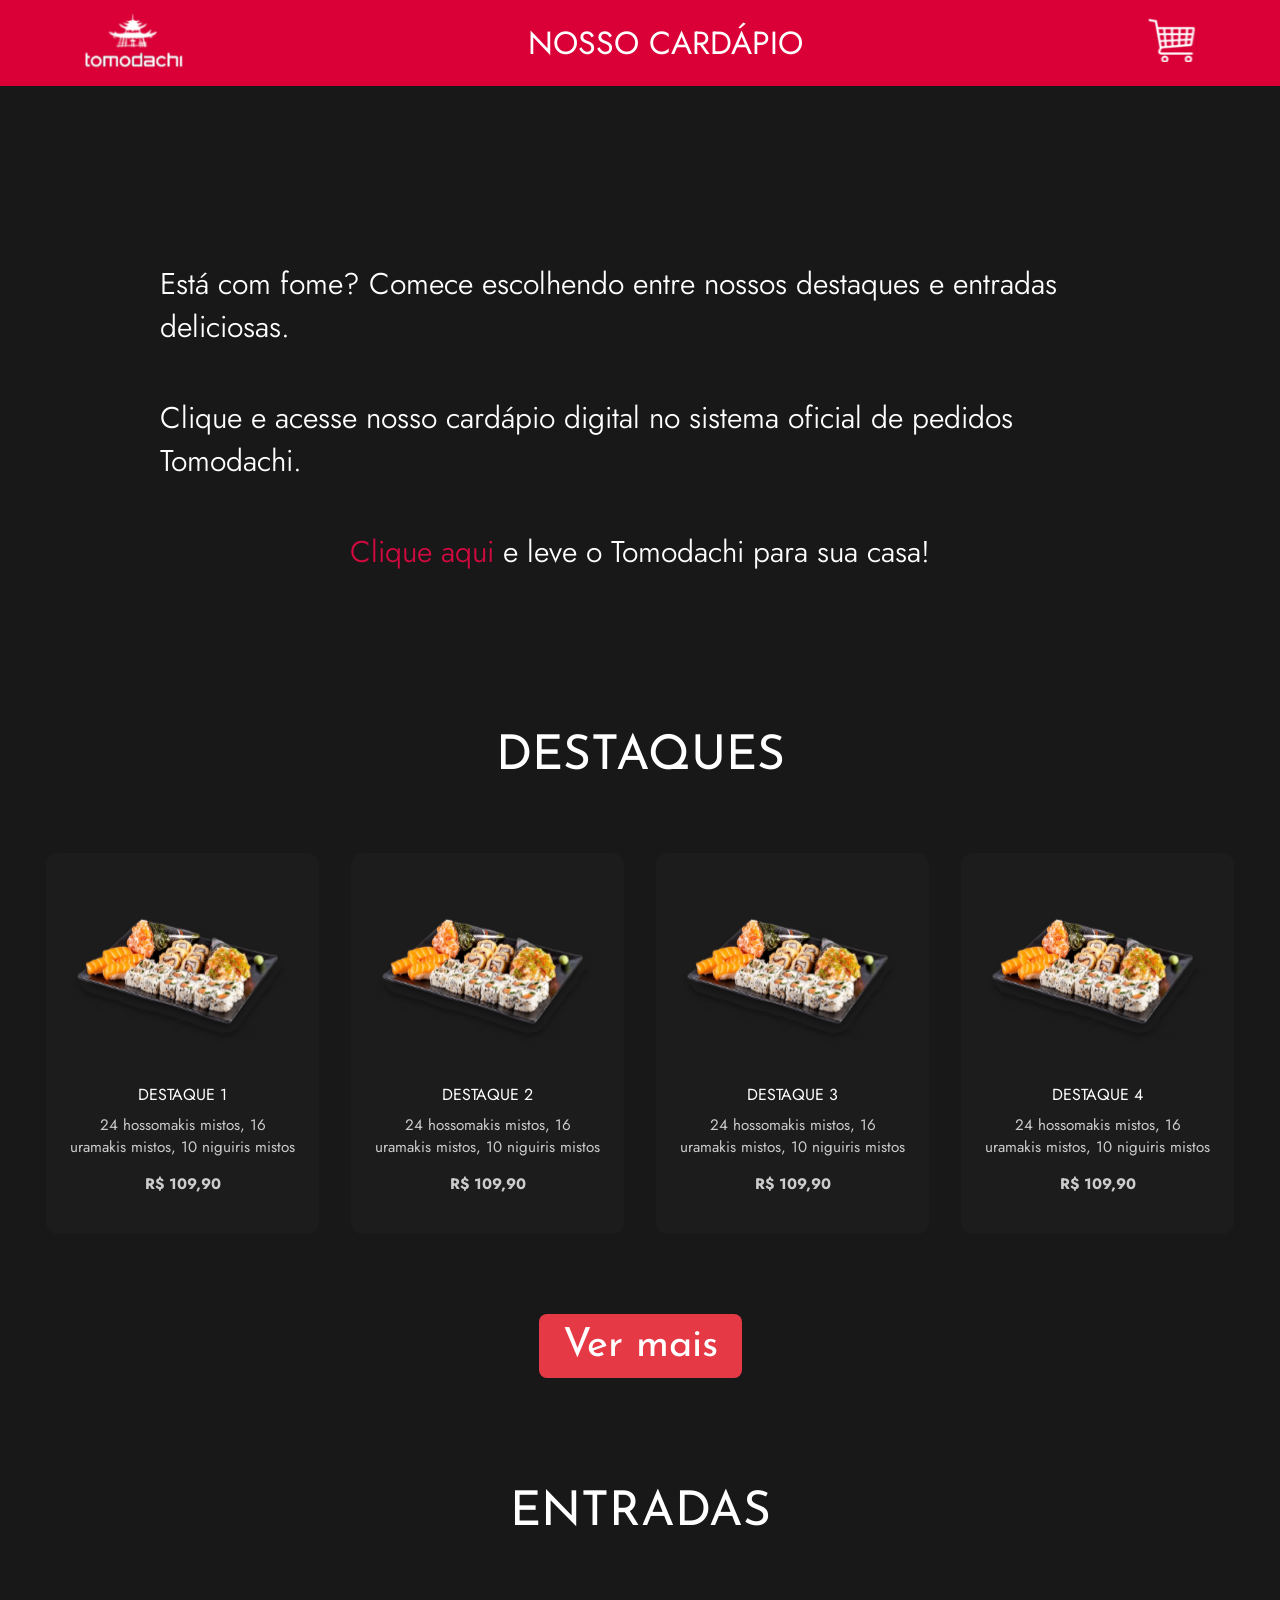
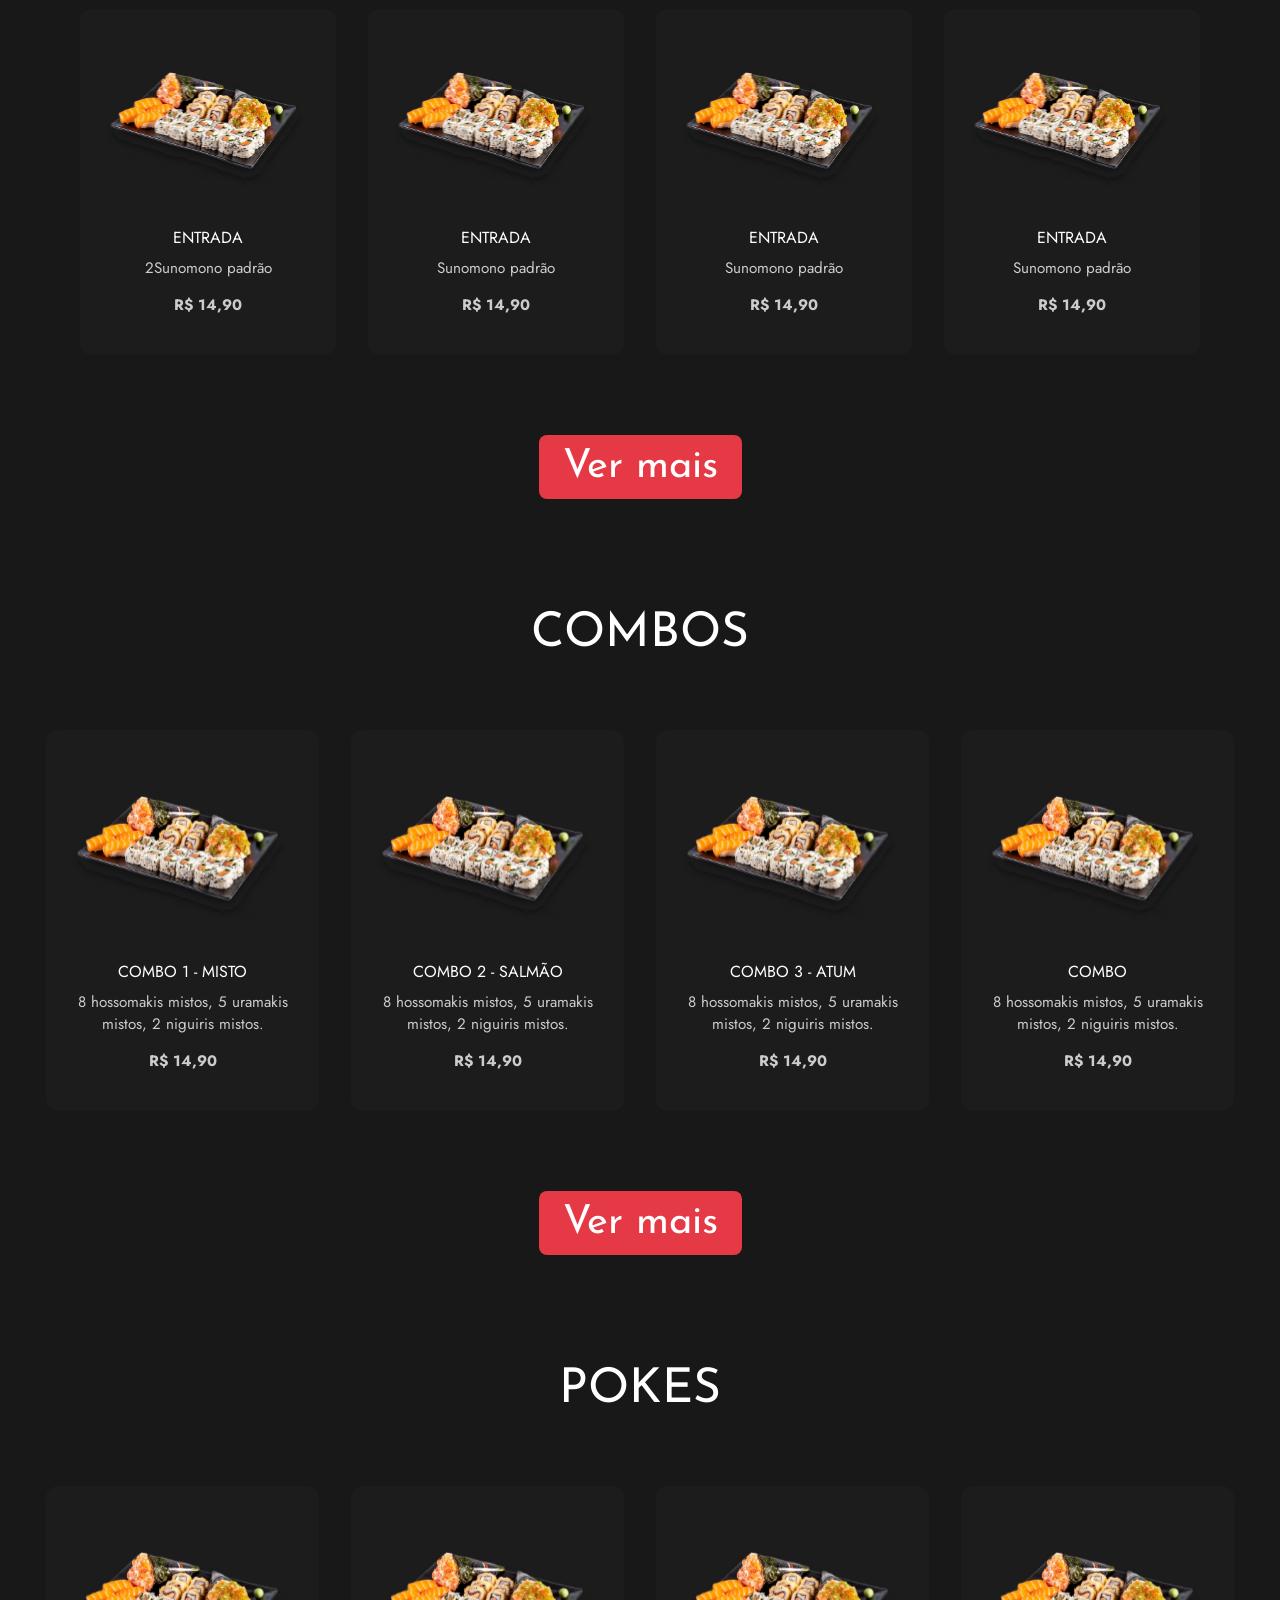
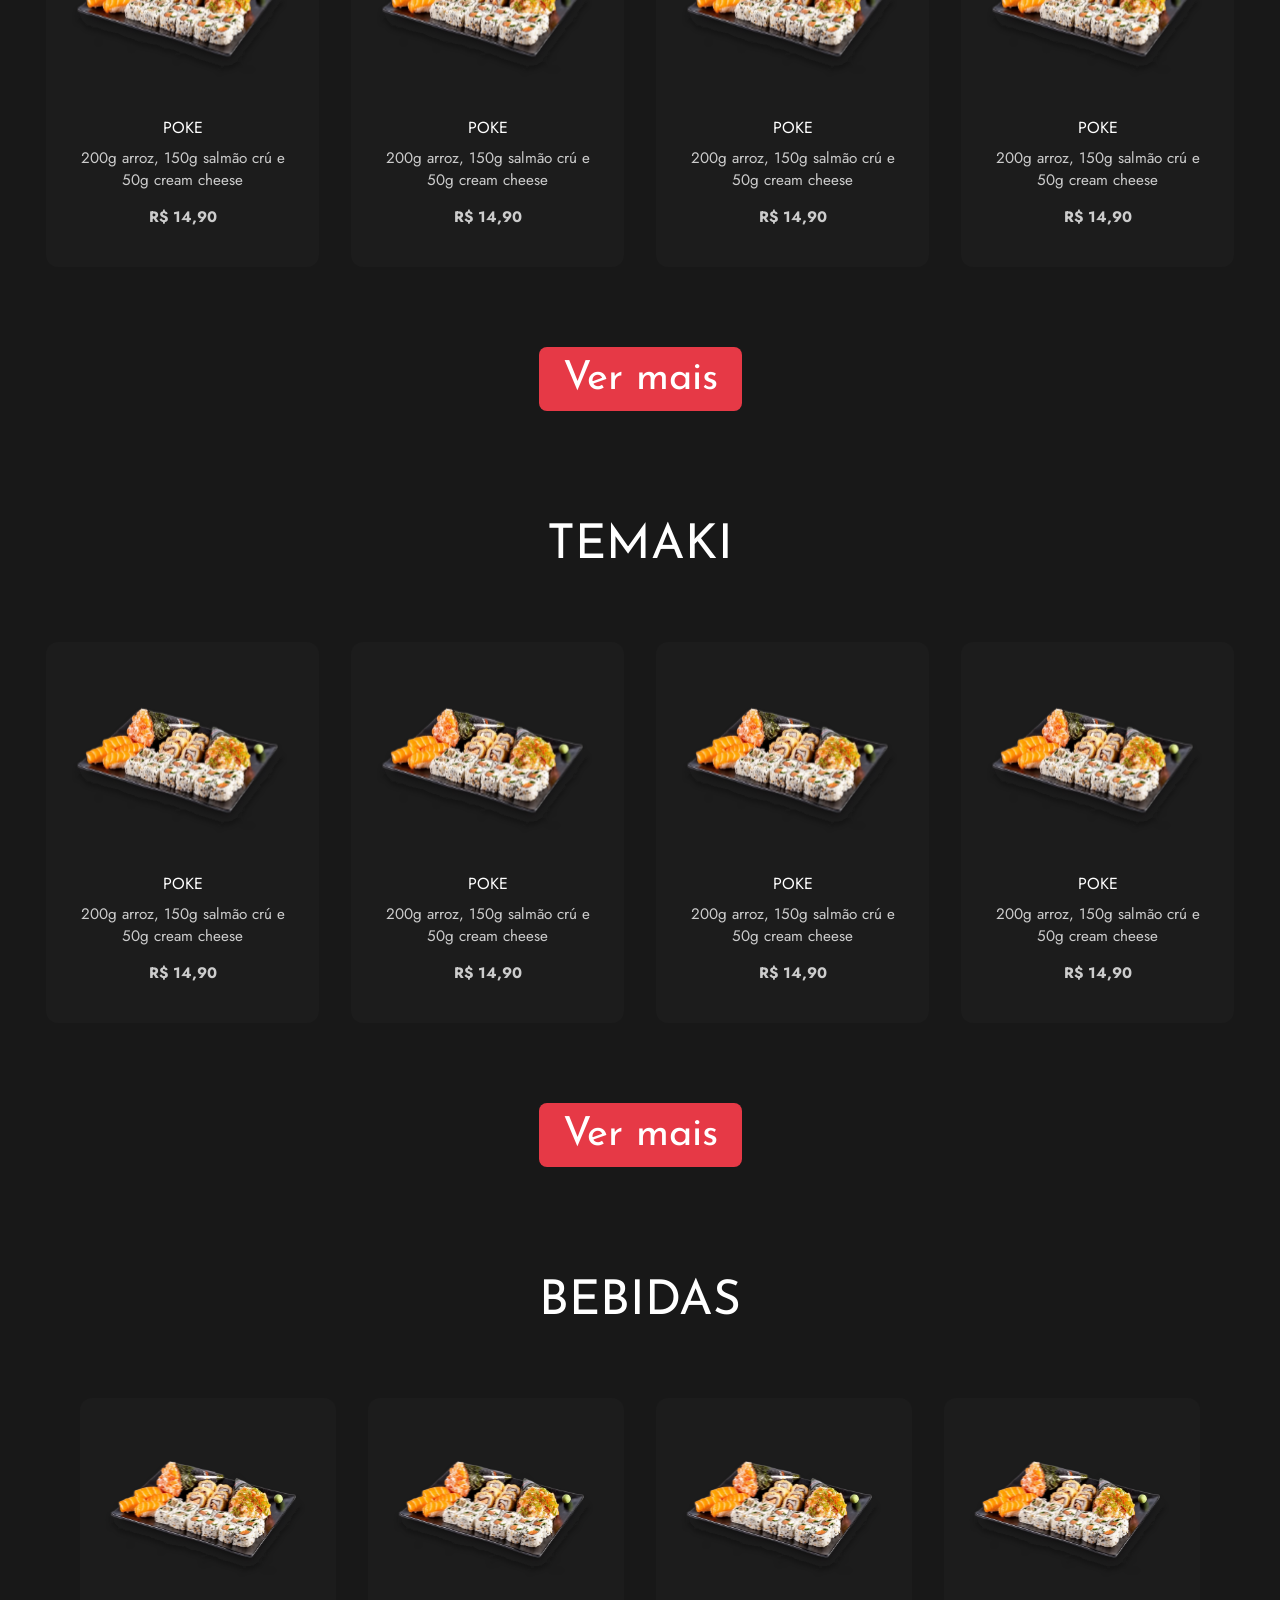
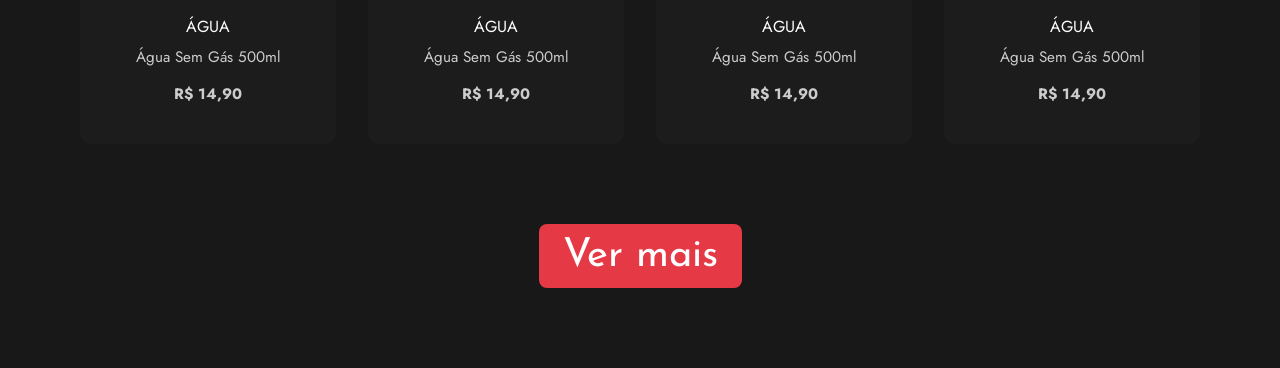
==== pedidos.html @ acf90255 "Add files via upload" ====
<!DOCTYPE html>
<html lang="pt-br">

<head>
    <meta charset="UTF-8">
    <meta name="viewport" content="width=device-width, initial-scale=1.0">
    <title>TOMODACHI - PEDIDOS</title>
    <link rel="stylesheet" href="styles/pedidos.css">
    <link rel="stylesheet" href="styles/header.css">
    <link rel="stylesheet" href="styles/style.css">
</head>

<body>

    <header class="topo">
        <div class="container-topo">
            <a href="index.html"><img src="assets/Group 1.svg" alt="Logo Tomodachi" class="logo-topo"></a>

            <h1 class="pedidos__titulo">NOSSO CARDÁPIO</h1>

            <nav class="menu">
                <a href="https://tomodachi.mandarpedido.com/mobile/home"> <img src="assets/CARRINHO.svg" alt="Icone do carrinho"> </a>
            </nav>
        </div>
    </header>


    <section class="pedidos__introducao">

        <p class="pedidos__introducao__texto">Está com fome? Comece escolhendo entre nossos destaques e entradas
            deliciosas.</p>
        <p class="pedidos__introducao__texto">Clique e acesse nosso cardápio digital no sistema oficial de pedidos Tomodachi.</p>

      <p class="pedidos__introducao__texto">  <a class="pedidos__introducao__texto__link" href="https://tomodachi.mandarpedido.com/mobile/home">Clique aqui</a> e leve o Tomodachi para sua casa!</p>

    </section>

    <section class="cardapio">
        <h2 class="cardapio__titulo">DESTAQUES</h2>

        <div class="cardapio__lista">

            <div class="cardapio__item">
                <img src="assets/imagem__destaque1.svg" alt="Destaque" />
                <h3 class="titulo__opcao__cardapio">Destaque 1</h3>
                <p>24 hossomakis mistos, 16 uramakis mistos, 10 niguiris mistos</p>
                <p class="cardapio__preco"><strong>R$ 109,90</strong></p>
            </div>

            <div class="cardapio__item">
                <img src="assets/imagem__destaque1.svg" alt="Temaki de Salmão" />
                <h3>DESTAQUE 2</h3>
                <p>24 hossomakis mistos, 16 uramakis mistos, 10 niguiris mistos</p>
                <p class="cardapio__preco"><strong>R$ 109,90</strong></p>
            </div>

            <div class="cardapio__item">
                <img src="assets/imagem__destaque1.svg" alt="Rolinho Primavera" />
                <h3>DESTAQUE 3</h3>
                <p>24 hossomakis mistos, 16 uramakis mistos, 10 niguiris mistos</p>
                <p class="cardapio__preco"><strong>R$ 109,90</strong></p>
            </div>

            <div class="cardapio__item">
                <img src="assets/imagem__destaque1.svg" alt="Rolinho Primavera" />
                <h3>DESTAQUE 4</h3>
                <p>24 hossomakis mistos, 16 uramakis mistos, 10 niguiris mistos</p>
                <p class="cardapio__preco"><strong>R$ 109,90</strong></p>
            </div>

            <!-- Itens que ficarão escondidos -->
            <div class="ver-mais" style="display: none;">
                <div class="cardapio__item">
                    <img src="assets/imagem__destaque1.svg" alt="Temaki de Salmão" />
                    <h3>DESTAQUE 2</h3>
                    <p>24 hossomakis mistos, 16 uramakis mistos, 10 niguiris mistos</p>
                    <p class="cardapio__preco"><strong>R$ 109,90</strong></p>
                </div>

                <div class="cardapio__item">
                    <img src="assets/imagem__destaque1.svg" alt="Rolinho Primavera" />
                    <h3>DESTAQUE 3</h3>
                    <p>24 hossomakis mistos, 16 uramakis mistos, 10 niguiris mistos</p>
                    <p class="cardapio__preco"><strong>R$ 109,90</strong></p>
                </div>

                <div class="cardapio__item">
                    <img src="assets/imagem__destaque1.svg" alt="Rolinho Primavera" />
                    <h3>DESTAQUE 4</h3>
                    <p>24 hossomakis mistos, 16 uramakis mistos, 10 niguiris mistos</p>
                    <p class="cardapio__preco"><strong>R$ 109,90</strong></p>
                </div>
            </div>
        </div>

        <button class="botao-ver-mais">Ver mais</button>




        <h2 class="cardapio__titulo">ENTRADAS</h2>

        <div class="cardapio__lista">

            <div class="cardapio__item">
                <img src="assets/imagem__destaque1.svg" alt="Rolinho Primavera" />
                <h3 class="titulo__opcao__cardapio">ENTRADA</h3>
                <p>2Sunomono padrão</p>
                <p class="cardapio__preco"><strong>R$ 14,90</strong></p>
            </div>

            <div class="cardapio__item">
                <img src="assets/imagem__destaque1.svg" alt="Rolinho Primavera" />
                <h3>ENTRADA</h3>
                <p>Sunomono padrão</p>
                <p class="cardapio__preco"><strong>R$ 14,90</strong></p>
            </div>

            <div class="cardapio__item">
                <img src="assets/imagem__destaque1.svg" alt="Rolinho Primavera" />
                <h3>ENTRADA</h3>
                <p>Sunomono padrão</p>
                <p class="cardapio__preco"><strong>R$ 14,90</strong></p>
            </div>

            <div class="cardapio__item">
                <img src="assets/imagem__destaque1.svg" alt="Rolinho Primavera" />
                <h3>ENTRADA</h3>
                <p>Sunomono padrão</p>
                <p class="cardapio__preco"><strong>R$ 14,90</strong></p>
            </div>


            <!-- Itens que ficarão escondidos -->
            <div class="ver-mais" style="display: none;">
                <div class="cardapio__item">
                    <img src="assets/imagem__destaque1.svg" alt="Rolinho Primavera" />
                    <h3>DESTAQUE 2</h3>
                    <p>Sunomono padrão</p>
                    <p class="cardapio__preco"><strong>R$ 109,90</strong></p>
                </div>

                <div class="cardapio__item">
                    <img src="assets/imagem__destaque1.svg" alt="Rolinho Primavera" />
                    <h3>DESTAQUE 3</h3>
                    <p>Sunomono padrão</p>
                    <p class="cardapio__preco"><strong>R$ 109,90</strong></p>
                </div>

                <div class="cardapio__item">
                    <img src="assets/imagem__destaque1.svg" alt="Rolinho Primavera" />
                    <h3>DESTAQUE 4</h3>
                    <p>Sunomono padrão</p>
                    <p class="cardapio__preco"><strong>R$ 109,90</strong></p>
                </div>
            </div>
        </div>

        <button class="botao-ver-mais">Ver mais</button>



        <h2 class="cardapio__titulo">COMBOS</h2>

        <div class="cardapio__lista">

            <div class="cardapio__item">
                <img src="assets/imagem__destaque1.svg" alt="Destaque" />
                <h3 class="titulo__opcao__cardapio">COMBO 1 - MISTO</h3>
                <p>8 hossomakis mistos, 5 uramakis mistos, 2 niguiris mistos.</p>
                <p class="cardapio__preco"><strong>R$ 14,90</strong></p>
            </div>

            <div class="cardapio__item">
                <img src="assets/imagem__destaque1.svg" alt="Destaque" />
                <h3>COMBO 2 - SALMÃO</h3>
                <p>8 hossomakis mistos, 5 uramakis mistos, 2 niguiris mistos.</p>
                <p class="cardapio__preco"><strong>R$ 14,90</strong></p>
            </div>

            <div class="cardapio__item">
                <img src="assets/imagem__destaque1.svg" alt="Rolinho Primavera" />
                <h3>COMBO 3 - ATUM</h3>
                <p>8 hossomakis mistos, 5 uramakis mistos, 2 niguiris mistos.</p>
                <p class="cardapio__preco"><strong>R$ 14,90</strong></p>
            </div>

            <div class="cardapio__item">
                <img src="assets/imagem__destaque1.svg" alt="Rolinho Primavera" />
                <h3>COMBO</h3>
                <p>8 hossomakis mistos, 5 uramakis mistos, 2 niguiris mistos.</p>
                <p class="cardapio__preco"><strong>R$ 14,90</strong></p>
            </div>

            <!-- Itens que ficarão escondidos -->
            <div class="ver-mais" style="display: none;">
                <div class="cardapio__item">
                    <img src="assets/imagem__destaque1.svg" alt="Destaque" />
                    <h3>DESTAQUE 2</h3>
                    <p>8 hossomakis mistos, 5 uramakis mistos, 2 niguiris mistos.</p>
                    <p class="cardapio__preco"><strong>R$ 109,90</strong></p>
                </div>

                <div class="cardapio__item">
                    <img src="assets/imagem__destaque1.svg" alt="Destaque" />
                    <h3>DESTAQUE 3</h3>
                    <p>8 hossomakis mistos, 5 uramakis mistos, 2 niguiris mistos.</p>
                    <p class="cardapio__preco"><strong>R$ 109,90</strong></p>
                </div>

                <div class="cardapio__item">
                    <img src="assets/imagem__destaque1.svg" alt="Destaque" />
                    <h3>DESTAQUE 4</h3>
                    <p>8 hossomakis mistos, 5 uramakis mistos, 2 niguiris mistos.</p>
                    <p class="cardapio__preco"><strong>R$ 109,90</strong></p>
                </div>
            </div>
        </div>

        <button class="botao-ver-mais">Ver mais</button>

        <h2 class="cardapio__titulo">POKES</h2>

        <div class="cardapio__lista">

            <div class="cardapio__item">
                <img src="assets/imagem__destaque1.svg" alt="Destaque" />
                <h3 class="titulo__opcao__cardapio">POKE</h3>
                <p>200g arroz, 150g salmão crú e 50g cream cheese</p>
                <p class="cardapio__preco"><strong>R$ 14,90</strong></p>
            </div>

            <div class="cardapio__item">
                <img src="assets/imagem__destaque1.svg" alt="Destaque" />
                <h3>POKE</h3>
                <p>200g arroz, 150g salmão crú e 50g cream cheese</p>
                <p class="cardapio__preco"><strong>R$ 14,90</strong></p>
            </div>

            <div class="cardapio__item">
                <img src="assets/imagem__destaque1.svg" alt="Destaque" />
                <h3>POKE</h3>
                <p>200g arroz, 150g salmão crú e 50g cream cheese</p>
                <p class="cardapio__preco"><strong>R$ 14,90</strong></p>
            </div>

            <div class="cardapio__item">
                <img src="assets/imagem__destaque1.svg" alt="Rolinho Primavera" />
                <h3>POKE</h3>
                <p>200g arroz, 150g salmão crú e 50g cream cheese</p>
                <p class="cardapio__preco"><strong>R$ 14,90</strong></p>
            </div>

            <!-- Itens que ficarão escondidos -->
            <div class="ver-mais" style="display: none;">
                <div class="cardapio__item">
                    <img src="assets/imagem__destaque1.svg" alt="Destaque" />
                    <h3>DESTAQUE 2</h3>
                    <p>24 hossomakis mistos, 16 uramakis mistos, 10 niguiris mistos</p>
                    <p class="cardapio__preco"><strong>R$ 109,90</strong></p>
                </div>

                <div class="cardapio__item">
                    <img src="assets/imagem__destaque1.svg" alt="Destaque" />
                    <h3>DESTAQUE 3</h3>
                    <p>24 hossomakis mistos, 16 uramakis mistos, 10 niguiris mistos</p>
                    <p class="cardapio__preco"><strong>R$ 109,90</strong></p>
                </div>

                <div class="cardapio__item">
                    <img src="assets/imagem__destaque1.svg" alt="Destaque" />
                    <h3>DESTAQUE 4</h3>
                    <p>24 hossomakis mistos, 16 uramakis mistos, 10 niguiris mistos</p>
                    <p class="cardapio__preco"><strong>R$ 109,90</strong></p>
                </div>
            </div>
        </div>

        <button class="botao-ver-mais">Ver mais</button>

        <h2 class="cardapio__titulo">TEMAKI</h2>

        <div class="cardapio__lista">

            <div class="cardapio__item">
                <img src="assets/imagem__destaque1.svg" alt="Destaque" />
                <h3 class="titulo__opcao__cardapio">POKE</h3>
                <p>200g arroz, 150g salmão crú e 50g cream cheese</p>
                <p class="cardapio__preco"><strong>R$ 14,90</strong></p>
            </div>

            <div class="cardapio__item">
                <img src="assets/imagem__destaque1.svg" alt="Destaque" />
                <h3>POKE</h3>
                <p>200g arroz, 150g salmão crú e 50g cream cheese</p>
                <p class="cardapio__preco"><strong>R$ 14,90</strong></p>
            </div>

            <div class="cardapio__item">
                <img src="assets/imagem__destaque1.svg" alt="Destaque" />
                <h3>POKE</h3>
                <p>200g arroz, 150g salmão crú e 50g cream cheese</p>
                <p class="cardapio__preco"><strong>R$ 14,90</strong></p>
            </div>

            <div class="cardapio__item">
                <img src="assets/imagem__destaque1.svg" alt="Rolinho Primavera" />
                <h3>POKE</h3>
                <p>200g arroz, 150g salmão crú e 50g cream cheese</p>
                <p class="cardapio__preco"><strong>R$ 14,90</strong></p>
            </div>
            <!-- Itens que ficarão escondidos -->
            <div class="ver-mais" style="display: none;">
                <div class="cardapio__item">
                    <img src="assets/imagem__destaque1.svg" alt="Rolinho Primavera" />
                    <h3>DESTAQUE 2</h3>
                    <p>200g arroz, 150g salmão crú e 50g cream cheese</p>
                    <p class="cardapio__preco"><strong>R$ 109,90</strong></p>
                </div>

                <div class="cardapio__item">
                    <img src="assets/imagem__destaque1.svg" alt="Rolinho Primavera" />
                    <h3>DESTAQUE 3</h3>
                    <p>200g arroz, 150g salmão crú e 50g cream cheese</p>
                    <p class="cardapio__preco"><strong>R$ 109,90</strong></p>
                </div>

                <div class="cardapio__item">
                    <img src="assets/imagem__destaque1.svg" alt="Rolinho Primavera" />
                    <h3>DESTAQUE 4</h3>
                    <p>200g arroz, 150g salmão crú e 50g cream cheese</p>
                    <p class="cardapio__preco"><strong>R$ 109,90</strong></p>
                </div>
            </div>
        </div>

        <button class="botao-ver-mais">Ver mais</button>

        <h2 class="cardapio__titulo">BEBIDAS</h2>

        <div class="cardapio__lista">

            <div class="cardapio__item">
                <img src="assets/imagem__destaque1.svg" alt="Destaque" />
                <h3 class="titulo__opcao__cardapio">ÁGUA</h3>
                <p>Água Sem Gás 500ml</p>
                <p class="cardapio__preco"><strong>R$ 14,90</strong></p>
            </div>

            <div class="cardapio__item">
                <img src="assets/imagem__destaque1.svg" alt="Destaque" />
                <h3>ÁGUA</h3>
                <p>Água Sem Gás 500ml</p>
                <p class="cardapio__preco"><strong>R$ 14,90</strong></p>
            </div>

            <div class="cardapio__item">
                <img src="assets/imagem__destaque1.svg" alt="Destaque" />
                <h3>ÁGUA</h3>
                <p>Água Sem Gás 500ml</p>
                <p class="cardapio__preco"><strong>R$ 14,90</strong></p>
            </div>

            <div class="cardapio__item">
                <img src="assets/imagem__destaque1.svg" alt="Destaque" />
                <h3>ÁGUA</h3>
                <p>Água Sem Gás 500ml</p>
                <p class="cardapio__preco"><strong>R$ 14,90</strong></p>
            </div>

            <!-- Itens que ficarão escondidos -->
            <div class="ver-mais" style="display: none;">
                <div class="cardapio__item">
                    <img src="assets/imagem__destaque1.svg" alt="Destaque" />
                    <h3>DESTAQUE 2</h3>
                    <p>Água Sem Gás 500ml</p>
                    <p class="cardapio__preco"><strong>R$ 109,90</strong></p>
                </div>

                <div class="cardapio__item">
                    <img src="assets/imagem__destaque1.svg" alt="Destaque" />
                    <h3>DESTAQUE 3</h3>
                    <p>Água Sem Gás 500ml</p>
                    <p class="cardapio__preco"><strong>R$ 109,90</strong></p>
                </div>

                <div class="cardapio__item">
                    <img src="assets/imagem__destaque1.svg" alt="Destaque" />
                    <h3>DESTAQUE 4</h3>
                    <p>Água Sem Gás 500ml</p>
                    <p class="cardapio__preco"><strong>R$ 109,90</strong></p>
                </div>
            </div>
        </div>

        <button class="botao-ver-mais">Ver mais</button>
    </section>

    <div id="overlay" class="overlay hidden">
  <div class="overlay__content">
    <button class="overlay__fechar" onclick="fecharOverlay()">←</button>
    <img src="" alt="Imagem do prato" class="overlay__imagem" />
    <h3 class="overlay__titulo">TÍTULO</h3>
    <p class="overlay__descricao">Descrição do prato aqui</p>
    <div class="overlay__quantidade">
      <button onclick="alterarQuantidade(-1)">−</button>
      <span id="quantidade">1</span>
      <button onclick="alterarQuantidade(1)">+</button>
    </div>
    <p class="overlay__preco">R$ <span id="preco">00,00</span></p>
    <button class="overlay__inserir">Inserir</button>
  </div>
</div>

    <script>
        const botoes = document.querySelectorAll(".botao-ver-mais");
        const secoes = document.querySelectorAll(".ver-mais");

        botoes.forEach((botao, index) => {
            botao.addEventListener("click", () => {
                const secao = secoes[index];

                if (secao.style.display === "none" || secao.style.display === "") {
                    secao.style.display = "flex";
                    botao.textContent = "Ver menos";
                } else {
                    secao.style.display = "none";
                    botao.textContent = "Ver mais";
                }
            });
        });

          const overlay = document.getElementById("overlay");
  const overlayImg = overlay.querySelector(".overlay__imagem");
  const overlayTitulo = overlay.querySelector(".overlay__titulo");
  const overlayDescricao = overlay.querySelector(".overlay__descricao");
  const overlayPreco = document.getElementById("preco");
  const quantidadeSpan = document.getElementById("quantidade");

  let precoAtual = 0;

  function abrirOverlay(img, titulo, descricao, preco) {
    overlay.classList.remove("hidden");
    overlayImg.src = img;
    overlayTitulo.textContent = titulo;
    overlayDescricao.textContent = descricao;
    precoAtual = preco;
    overlayPreco.textContent = preco.toFixed(2).replace(".", ",");
    quantidadeSpan.textContent = 1;
  }

  function fecharOverlay() {
    overlay.classList.add("hidden");
  }

  function alterarQuantidade(delta) {
    let atual = parseInt(quantidadeSpan.textContent);
    atual = Math.max(1, atual + delta);
    quantidadeSpan.textContent = atual;
    overlayPreco.textContent = (precoAtual * atual).toFixed(2).replace(".", ",");
  }

    </script>


</body>

</html>
---- styles/pedidos.css ----
.pedidos__titulo {
    font-weight: 400;
    text-align: center;
}

.pedidos__introducao {
margin: 11em 10em 10em 10em;
  display: flex;
    justify-content: center;
    gap: 3em;
    flex-direction: column;
}

.pedidos__introducao__texto {
    font-weight: 350;
    font-size: 30px;
    margin: auto;
    text-decoration: none;
   
}

.pedidos__introducao__texto__link {
  text-decoration: none;
  color:#d10a40;
}

.cardapio {
  padding: em 2em;

  color: white;
  text-align: center;
}

.cardapio__titulo {
  font-size: 48px;
  margin-bottom: 1.5em;
  font-family: var(--fonte__secundaria);
  font-weight: 400;
  margin-top: 2.3em;
}

.cardapio__lista {
  display: flex;
  flex-wrap: wrap;
  gap: 2em;
  justify-content: center;
}

.cardapio__item {
  background-color: #1c1c1c;
  border-radius: 12px;
  padding: 1.5em;
  max-width: 225px;

  transition: transform 0.3s ease;
}

.cardapio__item:hover {
  transform: scale(1.05);
}

.cardapio__item img {
  width: 100%;
  border-radius: 8px;
  margin-bottom: 1em;
}

.cardapio__item h3 {
  margin: 0.5em 0;
  font-size: 1em;
  font-weight: 400;
  text-transform: uppercase;

}

.cardapio__item p {
  font-size: 0.95em;
  color: #ccc;
  margin-bottom: 1em;
}


.cardapio__preco {
    font-size: 1.5em;
    font-weight: 400;
}

.botao-ver-mais {
  display: block;
  margin: 2em auto;
  padding: 0.75rem 1.5rem;
  background-color: #e63946;
  color: white;
  border: none;
  font-size: 40px;
  font-family: var(--fonte__secundaria);
  font-weight: 400;
  border-radius: 8px;
  cursor: pointer;
  transition: background-color 0.3s ease;
}

.botao-ver-mais:hover {
  background-color: #d62839;
}

.ver-mais {
  flex-wrap: wrap;
  gap: 1rem;
}

.overlay {
  position: fixed;
  top: 0;
  left: 0;
  width: 100%;
  height: 100%;
  background-color: rgba(20, 20, 20, 0.9);
  display: flex;
  justify-content: center;
  align-items: center;
  z-index: 999;
}

.overlay.hidden {
  display: none;
}

.overlay__content {
  background: #000;
  padding: 2em;
  border-radius: 20px;
  text-align: center;
  width: 320px;
  position: relative;
}

.overlay__fechar {
  position: absolute;
  top: 1em;
  left: 1em;
  background: none;
  border: none;
  color: white;
  font-size: 1.5em;
  cursor: pointer;
}

.overlay__imagem {
  width: 200px;
  margin-bottom: 1em;
}

.overlay__titulo {
  font-size: 1.5em;
  color: white;
  margin-bottom: 0.5em;
}

.overlay__descricao {
  color: #ff4a6c;
  margin-bottom: 1.5em;
}

.overlay__quantidade {
  display: flex;
  justify-content: center;
  align-items: center;
  gap: 1em;
  margin-bottom: 1em;
}

.overlay__quantidade button {
  background-color: #e63946;
  border: none;
  padding: 0.4em 0.8em;
  color: white;
  font-size: 1.3em;
  border-radius: 8px;
  cursor: pointer;
}

.overlay__preco {
  font-size: 1.4em;
  margin-bottom: 1em;
  color: white;
}

.overlay__inserir {
  padding: 0.75em 2em;
  background-color: white;
  color: black;
  border: none;
  border-radius: 8px;
  cursor: pointer;
  font-size: 1.1em;
}
---- styles/header.css ----
.topo {
  background-color: #DA0037;
  padding: 10px 20px;
  position: sticky;
  top: 0;
  z-index: 1000;
}

.container-topo {
  display: flex;
  justify-content: space-between;
  align-items: center;
  margin: 0 4em 0 4em;
}

.logo-topo {
  width: 100px;
}

 .menu__item {
  color: white;
  margin-left: 50px;
  text-decoration: none;
  font-weight: 400;
  transition: color 0.3s;
  font-size: 20px;
  font-weight: 400;
  letter-spacing: 0.1rem;
}

.menu a:hover {
  color: black;
}

.pedido {
  color: #444444;
    margin-left: 50px;
  text-decoration: none;
  font-weight: 400;
  transition: color 0.3s;
  font-size: 22px;
  font-weight: 500;
  letter-spacing: 0.1rem;
}


.imagem-central__imagem {
  max-width: 80%;
  height: auto;

  

 
}

.imagem-central {
  text-align: center;
  margin-top: 2em;
}


.legenda {
  color: #ccc;
  font-size: 15px;
  margin-top: 10px;
  text-align: center;
  font-weight: 300;
}
---- styles/style.css ----
@import url('https://fonts.googleapis.com/css2?family=Josefin+Sans:ital,wght@0,100..700;1,100..700&family=Jost:ital,wght@0,100..900;1,100..900&family=Krona+One&display=swap');

:root {
   --fonte__principal: "Jost", sans-serif;
   --fonte__secundaria: "Josefin Sans", sans-serif;
}

* {
    margin: 0;
    padding: 0;
}

body {
    background-color: 
    #181818;
    color: white;
    font-family: var(--fonte__principal);
}
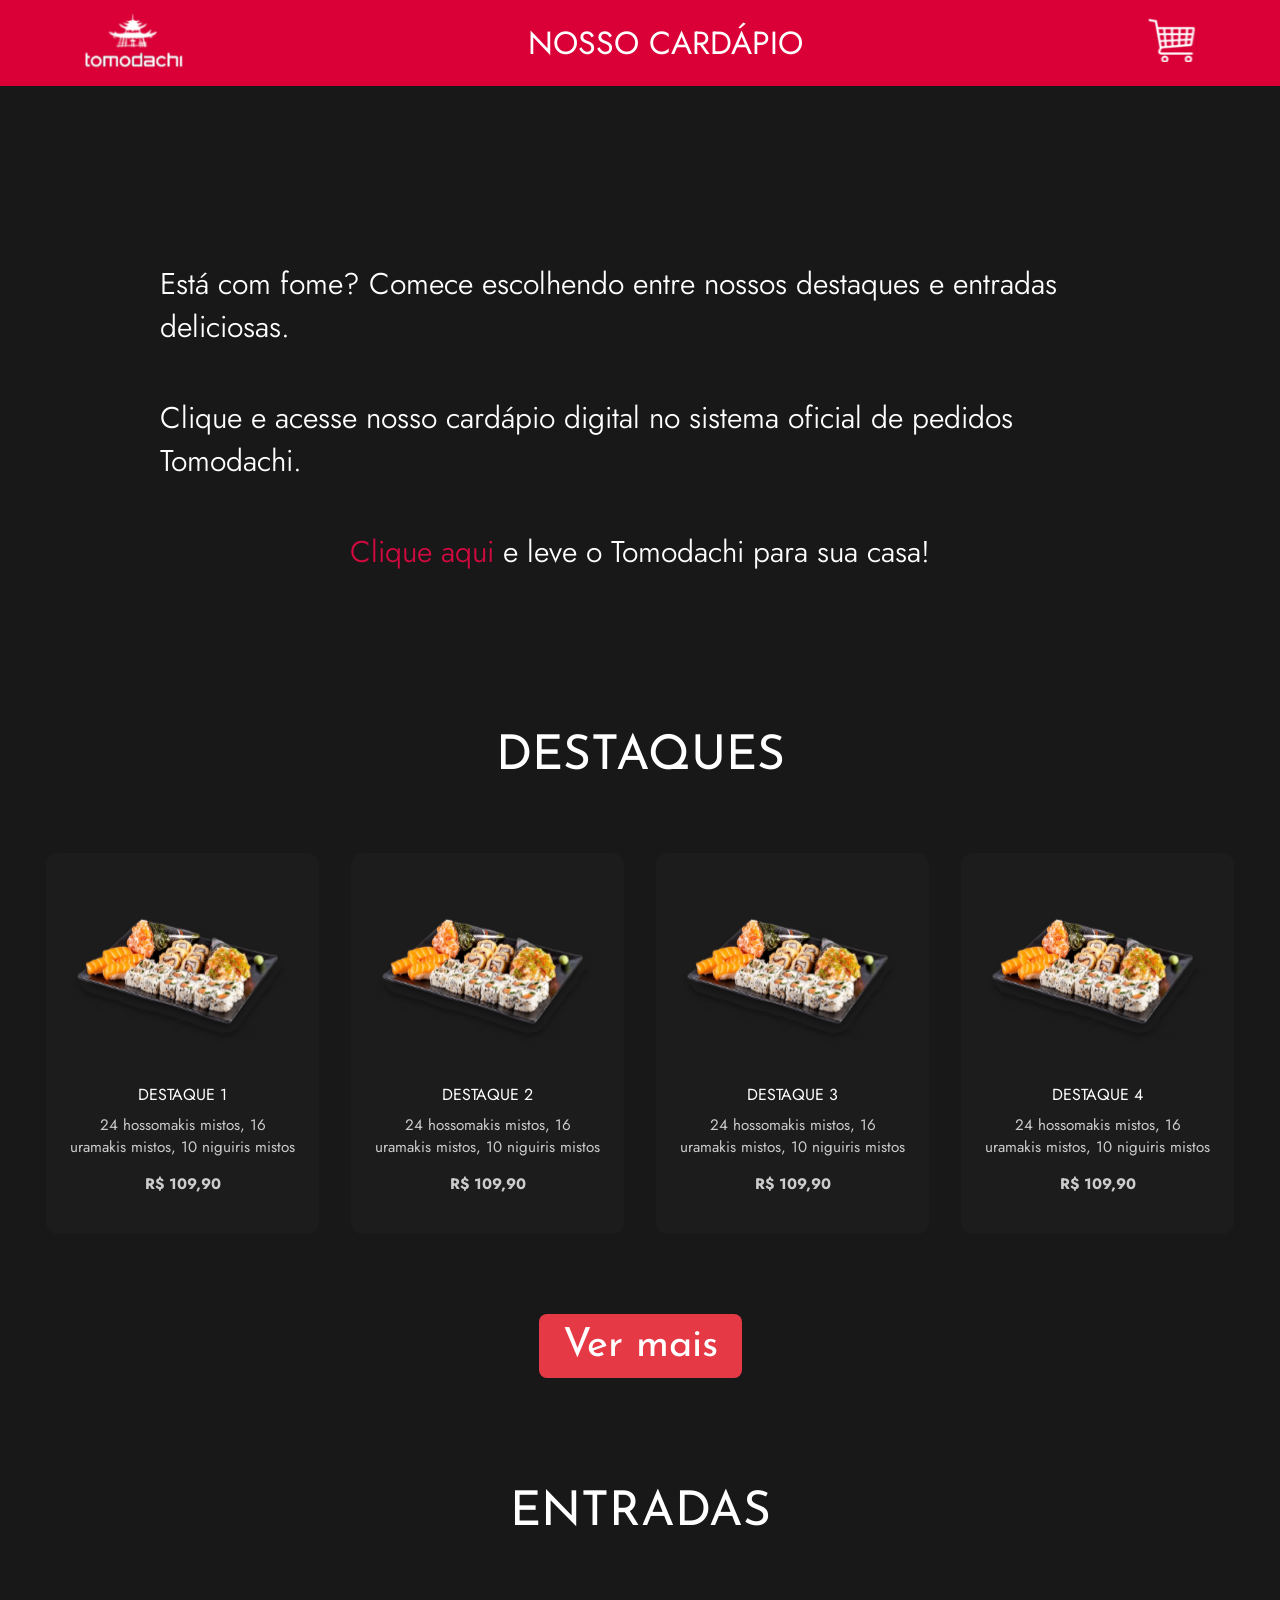
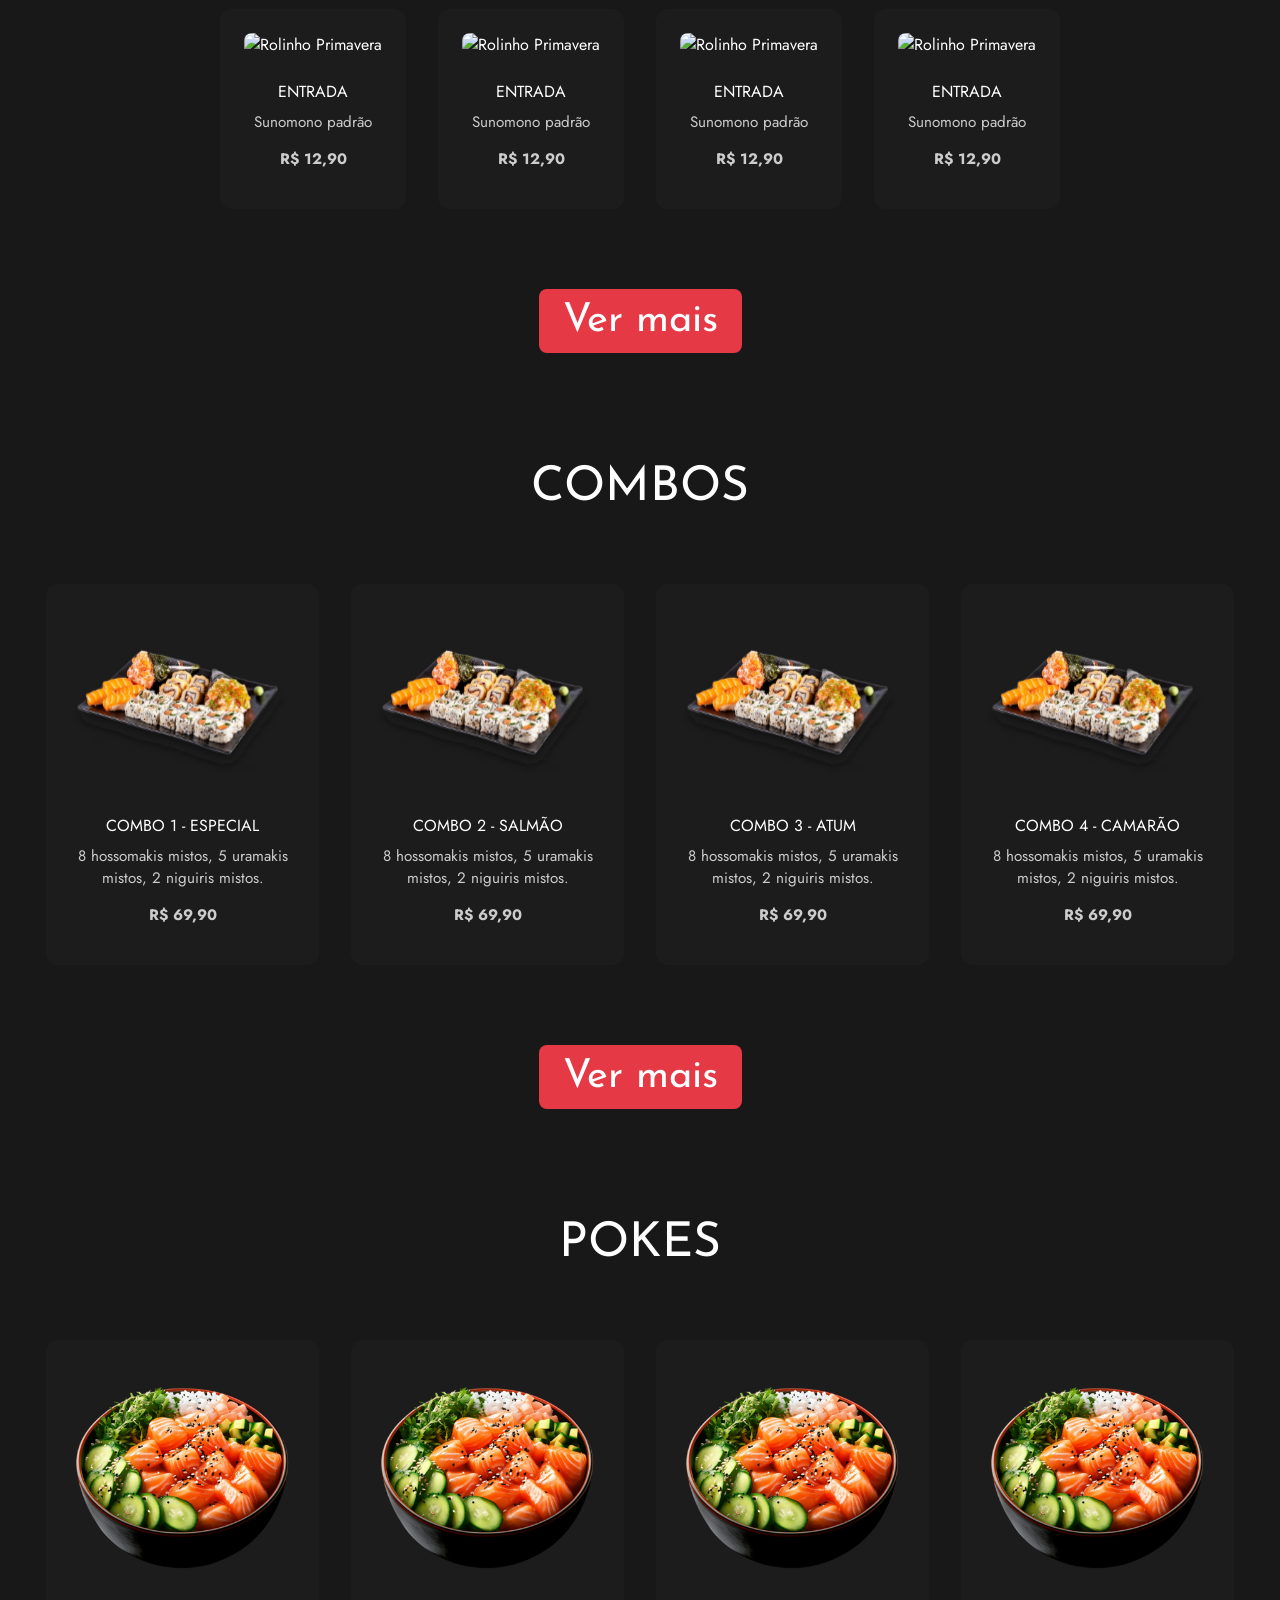
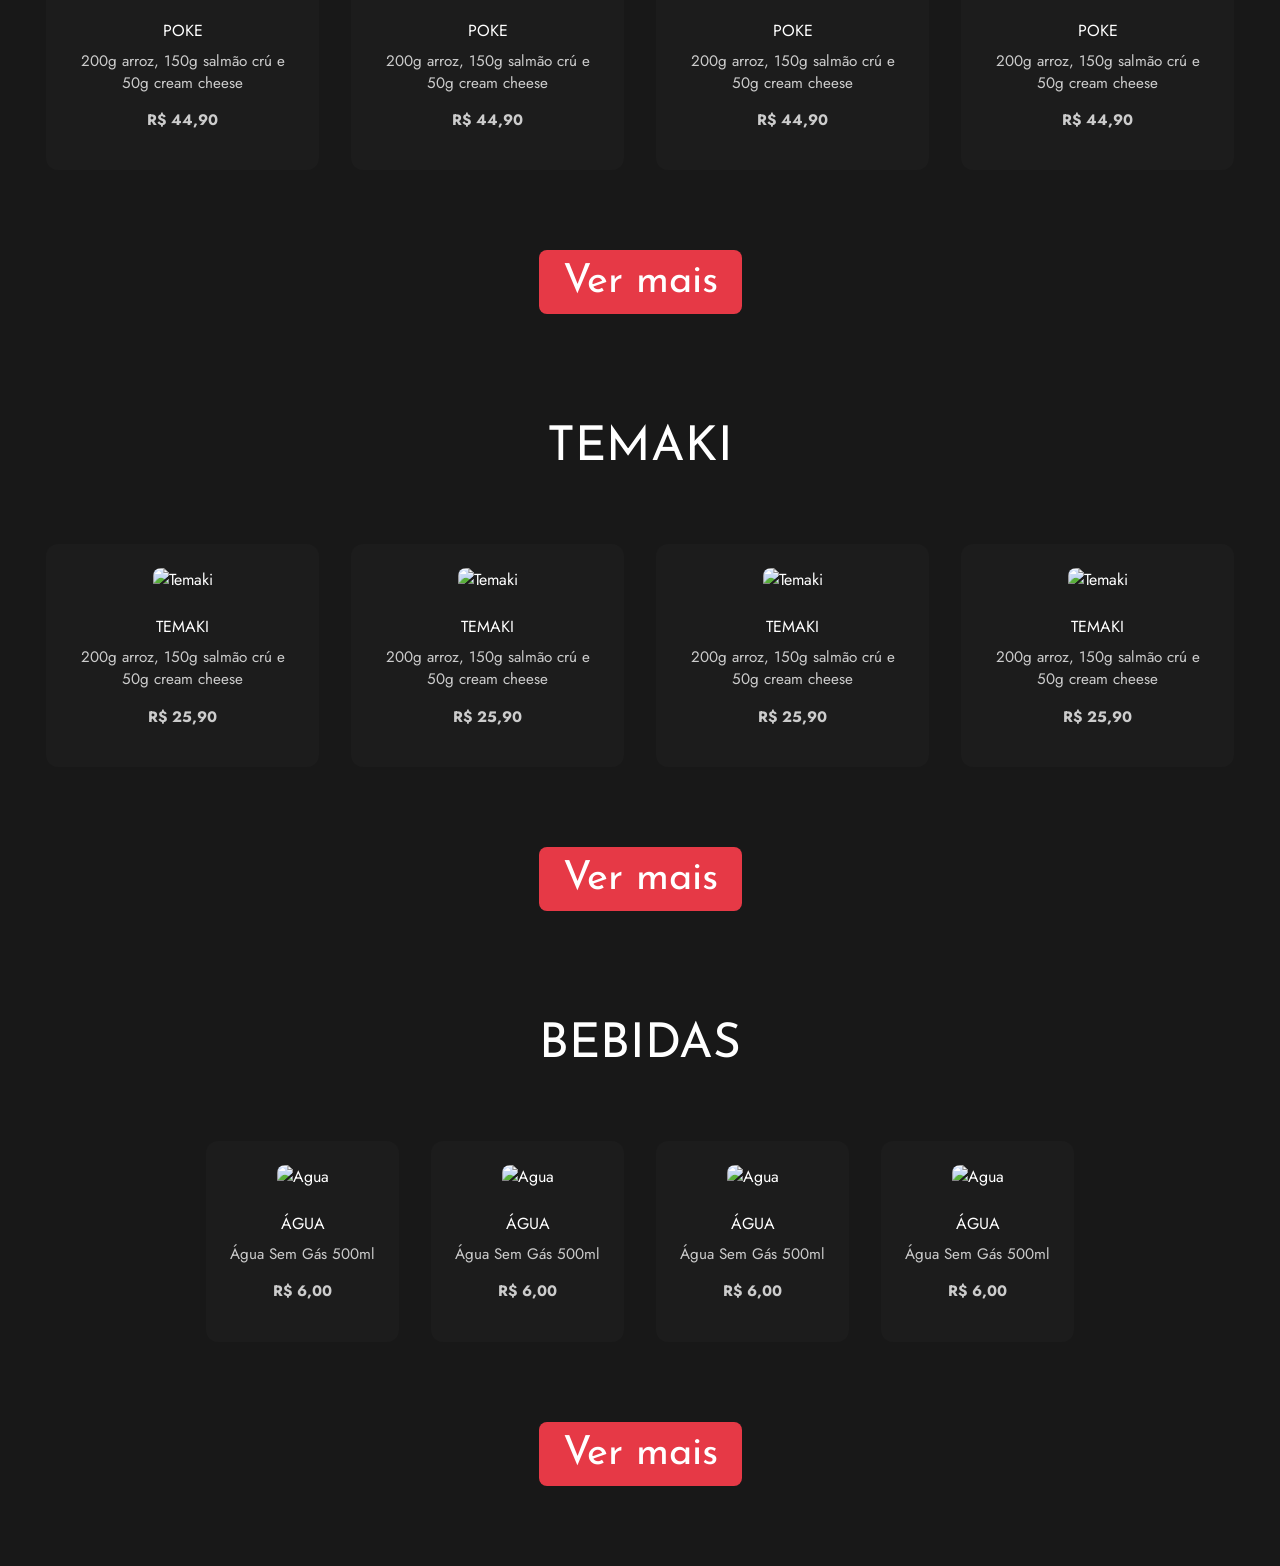
==== commit 51967163: "Add files via upload" ====
--- a/pedidos.html
+++ b/pedidos.html
@@ -42,7 +42,7 @@
 
             <div class="cardapio__item">
                 <img src="assets/imagem__destaque1.svg" alt="Destaque" />
-                <h3 class="titulo__opcao__cardapio">Destaque 1</h3>
+                <h3 class="titulo__opcao__cardapio">DESTAQUE 1</h3>
                 <p>24 hossomakis mistos, 16 uramakis mistos, 10 niguiris mistos</p>
                 <p class="cardapio__preco"><strong>R$ 109,90</strong></p>
             </div>
@@ -72,21 +72,21 @@
             <div class="ver-mais" style="display: none;">
                 <div class="cardapio__item">
                     <img src="assets/imagem__destaque1.svg" alt="Temaki de Salmão" />
-                    <h3>DESTAQUE 2</h3>
+                    <h3>DESTAQUE 5</h3>
                     <p>24 hossomakis mistos, 16 uramakis mistos, 10 niguiris mistos</p>
                     <p class="cardapio__preco"><strong>R$ 109,90</strong></p>
                 </div>
 
                 <div class="cardapio__item">
                     <img src="assets/imagem__destaque1.svg" alt="Rolinho Primavera" />
-                    <h3>DESTAQUE 3</h3>
+                    <h3>DESTAQUE 6</h3>
                     <p>24 hossomakis mistos, 16 uramakis mistos, 10 niguiris mistos</p>
                     <p class="cardapio__preco"><strong>R$ 109,90</strong></p>
                 </div>
 
                 <div class="cardapio__item">
                     <img src="assets/imagem__destaque1.svg" alt="Rolinho Primavera" />
-                    <h3>DESTAQUE 4</h3>
+                    <h3>DESTAQUE 7</h3>
                     <p>24 hossomakis mistos, 16 uramakis mistos, 10 niguiris mistos</p>
                     <p class="cardapio__preco"><strong>R$ 109,90</strong></p>
                 </div>
@@ -103,55 +103,55 @@
         <div class="cardapio__lista">
 
             <div class="cardapio__item">
-                <img src="assets/imagem__destaque1.svg" alt="Rolinho Primavera" />
+                <img src="assets/sunomono.png" alt="Rolinho Primavera" />
                 <h3 class="titulo__opcao__cardapio">ENTRADA</h3>
-                <p>2Sunomono padrão</p>
-                <p class="cardapio__preco"><strong>R$ 14,90</strong></p>
-            </div>
-
-            <div class="cardapio__item">
-                <img src="assets/imagem__destaque1.svg" alt="Rolinho Primavera" />
+                <p>Sunomono padrão</p>
+                <p class="cardapio__preco"><strong>R$ 12,90</strong></p>
+            </div>
+
+            <div class="cardapio__item">
+                <img src="assets/sunomono.png" alt="Rolinho Primavera" />
                 <h3>ENTRADA</h3>
                 <p>Sunomono padrão</p>
-                <p class="cardapio__preco"><strong>R$ 14,90</strong></p>
-            </div>
-
-            <div class="cardapio__item">
-                <img src="assets/imagem__destaque1.svg" alt="Rolinho Primavera" />
+                <p class="cardapio__preco"><strong>R$ 12,90</strong></p>
+            </div>
+
+            <div class="cardapio__item">
+                <img src="assets/sunomono.png" alt="Rolinho Primavera" />
                 <h3>ENTRADA</h3>
                 <p>Sunomono padrão</p>
-                <p class="cardapio__preco"><strong>R$ 14,90</strong></p>
-            </div>
-
-            <div class="cardapio__item">
-                <img src="assets/imagem__destaque1.svg" alt="Rolinho Primavera" />
+                <p class="cardapio__preco"><strong>R$ 12,90</strong></p>
+            </div>
+
+            <div class="cardapio__item">
+                <img src="assets/sunomono.png" alt="Rolinho Primavera" />
                 <h3>ENTRADA</h3>
                 <p>Sunomono padrão</p>
-                <p class="cardapio__preco"><strong>R$ 14,90</strong></p>
-            </div>
-
-
-            <!-- Itens que ficarão escondidos -->
-            <div class="ver-mais" style="display: none;">
-                <div class="cardapio__item">
-                    <img src="assets/imagem__destaque1.svg" alt="Rolinho Primavera" />
-                    <h3>DESTAQUE 2</h3>
+                <p class="cardapio__preco"><strong>R$ 12,90</strong></p>
+            </div>
+
+
+            <!-- Itens que ficarão escondidos -->
+            <div class="ver-mais" style="display: none;">
+                <div class="cardapio__item">
+                    <img src="assets/sunomono.png" alt="Sunomono" />
+                    <h3>ENTRADA</h3>
                     <p>Sunomono padrão</p>
-                    <p class="cardapio__preco"><strong>R$ 109,90</strong></p>
-                </div>
-
-                <div class="cardapio__item">
-                    <img src="assets/imagem__destaque1.svg" alt="Rolinho Primavera" />
-                    <h3>DESTAQUE 3</h3>
+                    <p class="cardapio__preco"><strong>R$ 12,90</strong></p>
+                </div>
+
+                <div class="cardapio__item">
+                    <img src="assets/sunomono.png" alt="Sunomono" />
+                    <h3>ENTRADA</h3>
                     <p>Sunomono padrão</p>
-                    <p class="cardapio__preco"><strong>R$ 109,90</strong></p>
-                </div>
-
-                <div class="cardapio__item">
-                    <img src="assets/imagem__destaque1.svg" alt="Rolinho Primavera" />
-                    <h3>DESTAQUE 4</h3>
+                    <p class="cardapio__preco"><strong>R$ 12,90</strong></p>
+                </div>
+
+                <div class="cardapio__item">
+                    <img src="assets/sunomono.png" alt="Sunomono" />
+                    <h3>ENTRADA</h3>
                     <p>Sunomono padrão</p>
-                    <p class="cardapio__preco"><strong>R$ 109,90</strong></p>
+                    <p class="cardapio__preco"><strong>R$ 12,90</strong></p>
                 </div>
             </div>
         </div>
@@ -165,54 +165,54 @@
         <div class="cardapio__lista">
 
             <div class="cardapio__item">
-                <img src="assets/imagem__destaque1.svg" alt="Destaque" />
-                <h3 class="titulo__opcao__cardapio">COMBO 1 - MISTO</h3>
+                <img src="assets/imagem__destaque1.svg" alt="Combo" />
+                <h3 class="titulo__opcao__cardapio">COMBO 1 - ESPECIAL</h3>
                 <p>8 hossomakis mistos, 5 uramakis mistos, 2 niguiris mistos.</p>
-                <p class="cardapio__preco"><strong>R$ 14,90</strong></p>
-            </div>
-
-            <div class="cardapio__item">
-                <img src="assets/imagem__destaque1.svg" alt="Destaque" />
+                <p class="cardapio__preco"><strong>R$ 69,90</strong></p>
+            </div>
+
+            <div class="cardapio__item">
+                <img src="assets/imagem__destaque1.svg" alt="Combo" />
                 <h3>COMBO 2 - SALMÃO</h3>
                 <p>8 hossomakis mistos, 5 uramakis mistos, 2 niguiris mistos.</p>
-                <p class="cardapio__preco"><strong>R$ 14,90</strong></p>
-            </div>
-
-            <div class="cardapio__item">
-                <img src="assets/imagem__destaque1.svg" alt="Rolinho Primavera" />
+                <p class="cardapio__preco"><strong>R$ 69,90</strong></p>
+            </div>
+
+            <div class="cardapio__item">
+                <img src="assets/imagem__destaque1.svg" alt="Combo" />
                 <h3>COMBO 3 - ATUM</h3>
                 <p>8 hossomakis mistos, 5 uramakis mistos, 2 niguiris mistos.</p>
-                <p class="cardapio__preco"><strong>R$ 14,90</strong></p>
-            </div>
-
-            <div class="cardapio__item">
-                <img src="assets/imagem__destaque1.svg" alt="Rolinho Primavera" />
-                <h3>COMBO</h3>
+                <p class="cardapio__preco"><strong>R$ 69,90</strong></p>
+            </div>
+
+            <div class="cardapio__item">
+                <img src="assets/imagem__destaque1.svg" alt="Combo" />
+                <h3>COMBO 4 - CAMARÃO</h3>
                 <p>8 hossomakis mistos, 5 uramakis mistos, 2 niguiris mistos.</p>
-                <p class="cardapio__preco"><strong>R$ 14,90</strong></p>
-            </div>
-
-            <!-- Itens que ficarão escondidos -->
-            <div class="ver-mais" style="display: none;">
-                <div class="cardapio__item">
-                    <img src="assets/imagem__destaque1.svg" alt="Destaque" />
-                    <h3>DESTAQUE 2</h3>
+                <p class="cardapio__preco"><strong>R$ 69,90</strong></p>
+            </div>
+
+            <!-- Itens que ficarão escondidos -->
+            <div class="ver-mais" style="display: none;">
+                <div class="cardapio__item">
+                    <img src="assets/imagem__destaque1.svg" alt="Combo" />
+                    <h3>COMBO 5 - MISTO</h3>
                     <p>8 hossomakis mistos, 5 uramakis mistos, 2 niguiris mistos.</p>
-                    <p class="cardapio__preco"><strong>R$ 109,90</strong></p>
-                </div>
-
-                <div class="cardapio__item">
-                    <img src="assets/imagem__destaque1.svg" alt="Destaque" />
-                    <h3>DESTAQUE 3</h3>
+                    <p class="cardapio__preco"><strong>R$ 69,90</strong></p>
+                </div>
+
+                <div class="cardapio__item">
+                    <img src="assets/imagem__destaque1.svg" alt="Combo" />
+                    <h3>COMBO 6 - MISTO</h3>
                     <p>8 hossomakis mistos, 5 uramakis mistos, 2 niguiris mistos.</p>
-                    <p class="cardapio__preco"><strong>R$ 109,90</strong></p>
-                </div>
-
-                <div class="cardapio__item">
-                    <img src="assets/imagem__destaque1.svg" alt="Destaque" />
-                    <h3>DESTAQUE 4</h3>
+                    <p class="cardapio__preco"><strong>R$ 69,90</strong></p>
+                </div>
+
+                <div class="cardapio__item">
+                    <img src="assets/imagem__destaque1.svg" alt="Combo" />
+                    <h3>COMBO 7 - MISTO</h3>
                     <p>8 hossomakis mistos, 5 uramakis mistos, 2 niguiris mistos.</p>
-                    <p class="cardapio__preco"><strong>R$ 109,90</strong></p>
+                    <p class="cardapio__preco"><strong>R$ 69,90</strong></p>
                 </div>
             </div>
         </div>
@@ -224,54 +224,54 @@
         <div class="cardapio__lista">
 
             <div class="cardapio__item">
-                <img src="assets/imagem__destaque1.svg" alt="Destaque" />
+                <img src="assets/poke.png" alt="Poke" />
                 <h3 class="titulo__opcao__cardapio">POKE</h3>
                 <p>200g arroz, 150g salmão crú e 50g cream cheese</p>
-                <p class="cardapio__preco"><strong>R$ 14,90</strong></p>
-            </div>
-
-            <div class="cardapio__item">
-                <img src="assets/imagem__destaque1.svg" alt="Destaque" />
+                <p class="cardapio__preco"><strong>R$ 44,90</strong></p>
+            </div>
+
+            <div class="cardapio__item">
+                <img src="assets/poke.png" alt="Poke" />
                 <h3>POKE</h3>
                 <p>200g arroz, 150g salmão crú e 50g cream cheese</p>
-                <p class="cardapio__preco"><strong>R$ 14,90</strong></p>
-            </div>
-
-            <div class="cardapio__item">
-                <img src="assets/imagem__destaque1.svg" alt="Destaque" />
+                <p class="cardapio__preco"><strong>R$ 44,90</strong></p>
+            </div>
+
+            <div class="cardapio__item">
+                <img src="assets/poke.png" alt="Poke" />
                 <h3>POKE</h3>
                 <p>200g arroz, 150g salmão crú e 50g cream cheese</p>
-                <p class="cardapio__preco"><strong>R$ 14,90</strong></p>
-            </div>
-
-            <div class="cardapio__item">
-                <img src="assets/imagem__destaque1.svg" alt="Rolinho Primavera" />
+                <p class="cardapio__preco"><strong>R$ 44,90</strong></p>
+            </div>
+
+            <div class="cardapio__item">
+                <img src="assets/poke.png" alt="Rolinho Primavera" />
                 <h3>POKE</h3>
                 <p>200g arroz, 150g salmão crú e 50g cream cheese</p>
-                <p class="cardapio__preco"><strong>R$ 14,90</strong></p>
-            </div>
-
-            <!-- Itens que ficarão escondidos -->
-            <div class="ver-mais" style="display: none;">
-                <div class="cardapio__item">
-                    <img src="assets/imagem__destaque1.svg" alt="Destaque" />
-                    <h3>DESTAQUE 2</h3>
-                    <p>24 hossomakis mistos, 16 uramakis mistos, 10 niguiris mistos</p>
-                    <p class="cardapio__preco"><strong>R$ 109,90</strong></p>
-                </div>
-
-                <div class="cardapio__item">
-                    <img src="assets/imagem__destaque1.svg" alt="Destaque" />
-                    <h3>DESTAQUE 3</h3>
-                    <p>24 hossomakis mistos, 16 uramakis mistos, 10 niguiris mistos</p>
-                    <p class="cardapio__preco"><strong>R$ 109,90</strong></p>
-                </div>
-
-                <div class="cardapio__item">
-                    <img src="assets/imagem__destaque1.svg" alt="Destaque" />
-                    <h3>DESTAQUE 4</h3>
-                    <p>24 hossomakis mistos, 16 uramakis mistos, 10 niguiris mistos</p>
-                    <p class="cardapio__preco"><strong>R$ 109,90</strong></p>
+                <p class="cardapio__preco"><strong>R$ 44,90</strong></p>
+            </div>
+
+            <!-- Itens que ficarão escondidos -->
+            <div class="ver-mais" style="display: none;">
+                <div class="cardapio__item">
+                    <img src="assets/poke.png" alt="Poke" />
+                    <h3>POKE</h3>
+                    <p>200g arroz, 150g salmão crú e 50g cream cheese</p>
+                    <p class="cardapio__preco"><strong>R$ 44,90</strong></p>
+                </div>
+
+                <div class="cardapio__item">
+                    <img src="assets/poke.png" alt="Poke" />
+                    <h3>POKE</h3>
+                    <p>200g arroz, 150g salmão crú e 50g cream cheese</p>
+                    <p class="cardapio__preco"><strong>R$ 44,90</strong></p>
+                </div>
+
+                <div class="cardapio__item">
+                    <img src="assets/poke.png" alt="Poke" />
+                    <h3>POKE</h3>
+                    <p>200g arroz, 150g salmão crú e 50g cream cheese</p>
+                    <p class="cardapio__preco"><strong>R$ 44,90</strong></p>
                 </div>
             </div>
         </div>
@@ -283,53 +283,53 @@
         <div class="cardapio__lista">
 
             <div class="cardapio__item">
-                <img src="assets/imagem__destaque1.svg" alt="Destaque" />
-                <h3 class="titulo__opcao__cardapio">POKE</h3>
-                <p>200g arroz, 150g salmão crú e 50g cream cheese</p>
-                <p class="cardapio__preco"><strong>R$ 14,90</strong></p>
-            </div>
-
-            <div class="cardapio__item">
-                <img src="assets/imagem__destaque1.svg" alt="Destaque" />
-                <h3>POKE</h3>
-                <p>200g arroz, 150g salmão crú e 50g cream cheese</p>
-                <p class="cardapio__preco"><strong>R$ 14,90</strong></p>
-            </div>
-
-            <div class="cardapio__item">
-                <img src="assets/imagem__destaque1.svg" alt="Destaque" />
-                <h3>POKE</h3>
-                <p>200g arroz, 150g salmão crú e 50g cream cheese</p>
-                <p class="cardapio__preco"><strong>R$ 14,90</strong></p>
-            </div>
-
-            <div class="cardapio__item">
-                <img src="assets/imagem__destaque1.svg" alt="Rolinho Primavera" />
-                <h3>POKE</h3>
-                <p>200g arroz, 150g salmão crú e 50g cream cheese</p>
-                <p class="cardapio__preco"><strong>R$ 14,90</strong></p>
-            </div>
-            <!-- Itens que ficarão escondidos -->
-            <div class="ver-mais" style="display: none;">
-                <div class="cardapio__item">
-                    <img src="assets/imagem__destaque1.svg" alt="Rolinho Primavera" />
-                    <h3>DESTAQUE 2</h3>
-                    <p>200g arroz, 150g salmão crú e 50g cream cheese</p>
-                    <p class="cardapio__preco"><strong>R$ 109,90</strong></p>
-                </div>
-
-                <div class="cardapio__item">
-                    <img src="assets/imagem__destaque1.svg" alt="Rolinho Primavera" />
-                    <h3>DESTAQUE 3</h3>
-                    <p>200g arroz, 150g salmão crú e 50g cream cheese</p>
-                    <p class="cardapio__preco"><strong>R$ 109,90</strong></p>
-                </div>
-
-                <div class="cardapio__item">
-                    <img src="assets/imagem__destaque1.svg" alt="Rolinho Primavera" />
-                    <h3>DESTAQUE 4</h3>
-                    <p>200g arroz, 150g salmão crú e 50g cream cheese</p>
-                    <p class="cardapio__preco"><strong>R$ 109,90</strong></p>
+                <img src="assets/Temaki.png" alt="Temaki" />
+                <h3 class="titulo__opcao__cardapio">Temaki</h3>
+                <p>200g arroz, 150g salmão crú e 50g cream cheese</p>
+                <p class="cardapio__preco"><strong>R$ 25,90</strong></p>
+            </div>
+
+            <div class="cardapio__item">
+                <img src="assets/Temaki.png" alt="Temaki" />
+                <h3>TEMAKI</h3>
+                <p>200g arroz, 150g salmão crú e 50g cream cheese</p>
+                <p class="cardapio__preco"><strong>R$ 25,90</strong></p>
+            </div>
+
+            <div class="cardapio__item">
+                <img src="assets/Temaki.png" alt="Temaki" />
+                <h3>TEMAKI</h3>
+                <p>200g arroz, 150g salmão crú e 50g cream cheese</p>
+                <p class="cardapio__preco"><strong>R$ 25,90</strong></p>
+            </div>
+
+            <div class="cardapio__item">
+                <img src="assets/Temaki.png" alt="Temaki" />
+                <h3>TEMAKI</h3>
+                <p>200g arroz, 150g salmão crú e 50g cream cheese</p>
+                <p class="cardapio__preco"><strong>R$ 25,90</strong></p>
+            </div>
+            <!-- Itens que ficarão escondidos -->
+            <div class="ver-mais" style="display: none;">
+                <div class="cardapio__item">
+                    <img src="assets/Temaki.png" alt="Temaki" />
+                    <h3>TEMAKI</h3>
+                    <p>200g arroz, 150g salmão crú e 50g cream cheese</p>
+                    <p class="cardapio__preco"><strong>R$ 25,90</strong></p>
+                </div>
+
+                <div class="cardapio__item">
+                    <img src="assets/Temaki.png" alt="Temaki" />
+                    <h3>TEMAKI</h3>
+                    <p>200g arroz, 150g salmão crú e 50g cream cheese</p>
+                    <p class="cardapio__preco"><strong>R$ 25,90</strong></p>
+                </div>
+
+                <div class="cardapio__item">
+                    <img src="assets/Temaki.png" alt="Temaki" />
+                    <h3>TEMAKI</h3>
+                    <p>200g arroz, 150g salmão crú e 50g cream cheese</p>
+                    <p class="cardapio__preco"><strong>R$ 25,90</strong></p>
                 </div>
             </div>
         </div>
@@ -341,54 +341,54 @@
         <div class="cardapio__lista">
 
             <div class="cardapio__item">
-                <img src="assets/imagem__destaque1.svg" alt="Destaque" />
+                <img src="assets/Agua.png" alt="Agua" />
                 <h3 class="titulo__opcao__cardapio">ÁGUA</h3>
                 <p>Água Sem Gás 500ml</p>
-                <p class="cardapio__preco"><strong>R$ 14,90</strong></p>
-            </div>
-
-            <div class="cardapio__item">
-                <img src="assets/imagem__destaque1.svg" alt="Destaque" />
+                <p class="cardapio__preco"><strong>R$ 6,00</strong></p>
+            </div>
+
+            <div class="cardapio__item">
+                <img src="assets/Agua.png" alt="Agua" />
                 <h3>ÁGUA</h3>
                 <p>Água Sem Gás 500ml</p>
-                <p class="cardapio__preco"><strong>R$ 14,90</strong></p>
-            </div>
-
-            <div class="cardapio__item">
-                <img src="assets/imagem__destaque1.svg" alt="Destaque" />
+                <p class="cardapio__preco"><strong>R$ 6,00</strong></p>
+            </div>
+
+            <div class="cardapio__item">
+                <img src="assets/Agua.png" alt="Agua" />
                 <h3>ÁGUA</h3>
                 <p>Água Sem Gás 500ml</p>
-                <p class="cardapio__preco"><strong>R$ 14,90</strong></p>
-            </div>
-
-            <div class="cardapio__item">
-                <img src="assets/imagem__destaque1.svg" alt="Destaque" />
+                <p class="cardapio__preco"><strong>R$ 6,00</strong></p>
+            </div>
+
+            <div class="cardapio__item">
+                <img src="assets/Agua.png" alt="Agua" />
                 <h3>ÁGUA</h3>
                 <p>Água Sem Gás 500ml</p>
-                <p class="cardapio__preco"><strong>R$ 14,90</strong></p>
-            </div>
-
-            <!-- Itens que ficarão escondidos -->
-            <div class="ver-mais" style="display: none;">
-                <div class="cardapio__item">
-                    <img src="assets/imagem__destaque1.svg" alt="Destaque" />
-                    <h3>DESTAQUE 2</h3>
+                <p class="cardapio__preco"><strong>R$ 6,00</strong></p>
+            </div>
+
+            <!-- Itens que ficarão escondidos -->
+            <div class="ver-mais" style="display: none;">
+                <div class="cardapio__item">
+                    <img src="assets/Agua.png" alt="Agua" />
+                    <h3>ÁGUA</h3>
                     <p>Água Sem Gás 500ml</p>
-                    <p class="cardapio__preco"><strong>R$ 109,90</strong></p>
-                </div>
-
-                <div class="cardapio__item">
-                    <img src="assets/imagem__destaque1.svg" alt="Destaque" />
-                    <h3>DESTAQUE 3</h3>
+                    <p class="cardapio__preco"><strong>R$ 6,00</strong></p>
+                </div>
+
+                <div class="cardapio__item">
+                    <img src="assets/Agua.png" alt="Agua" />
+                    <h3>ÁGUA</h3>
                     <p>Água Sem Gás 500ml</p>
-                    <p class="cardapio__preco"><strong>R$ 109,90</strong></p>
-                </div>
-
-                <div class="cardapio__item">
-                    <img src="assets/imagem__destaque1.svg" alt="Destaque" />
-                    <h3>DESTAQUE 4</h3>
+                    <p class="cardapio__preco"><strong>R$ 6,00</strong></p>
+                </div>
+
+                <div class="cardapio__item">
+                    <img src="assets/Agua.png" alt="Agua" />
+                    <h3>ÁGUA</h3>
                     <p>Água Sem Gás 500ml</p>
-                    <p class="cardapio__preco"><strong>R$ 109,90</strong></p>
+                    <p class="cardapio__preco"><strong>R$ 6,00</strong></p>
                 </div>
             </div>
         </div>
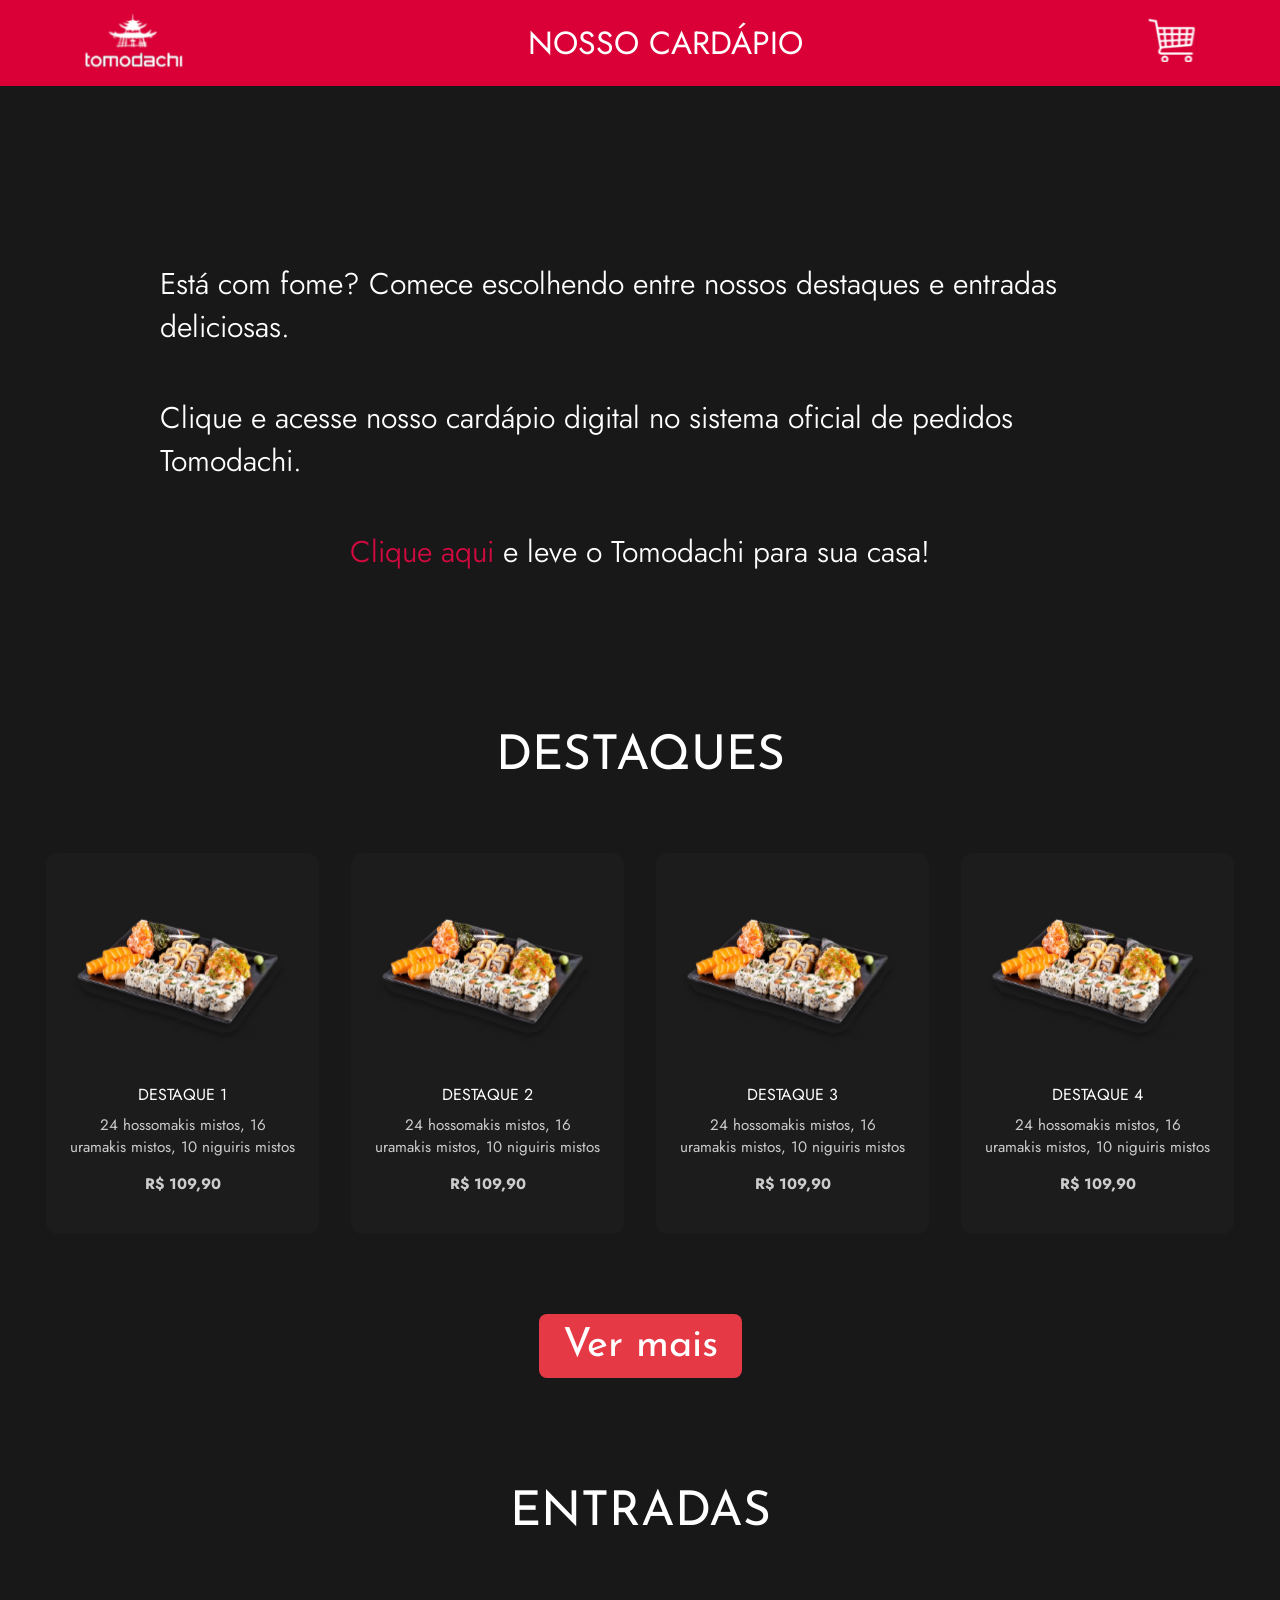
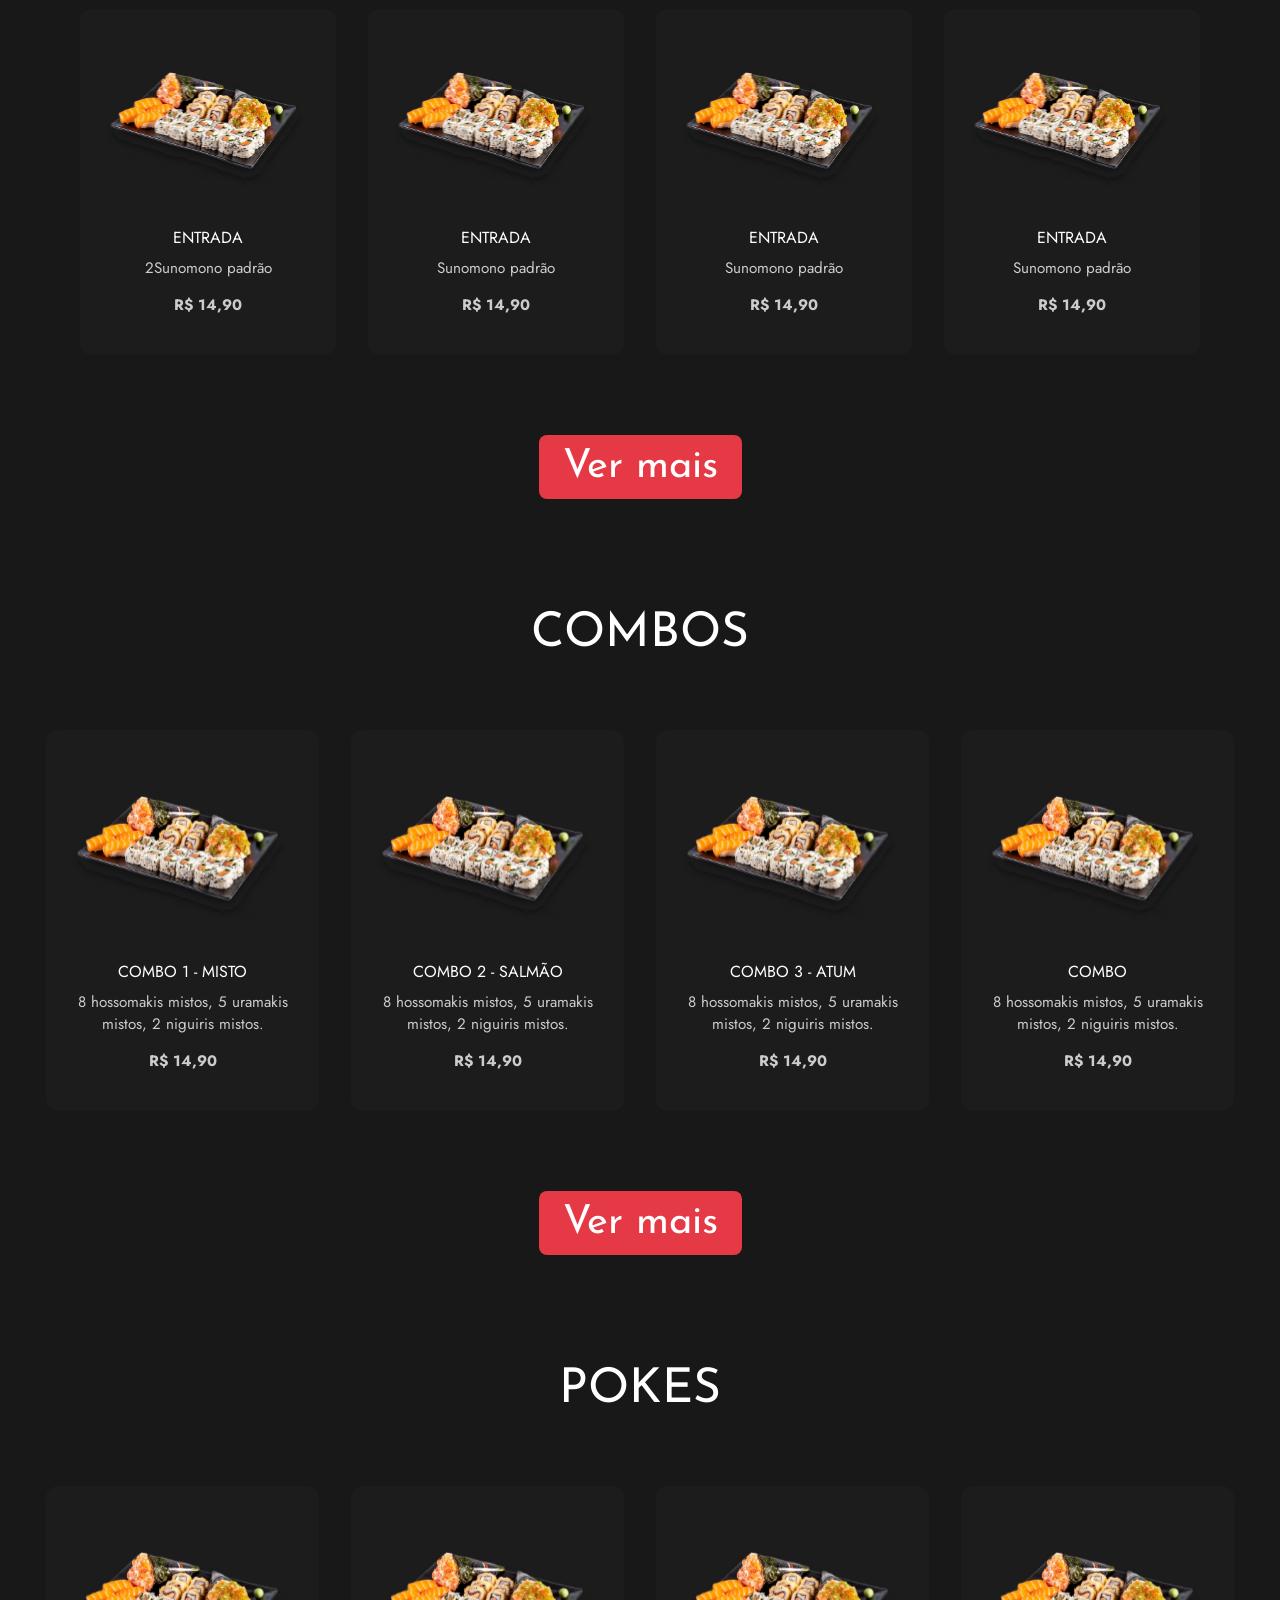
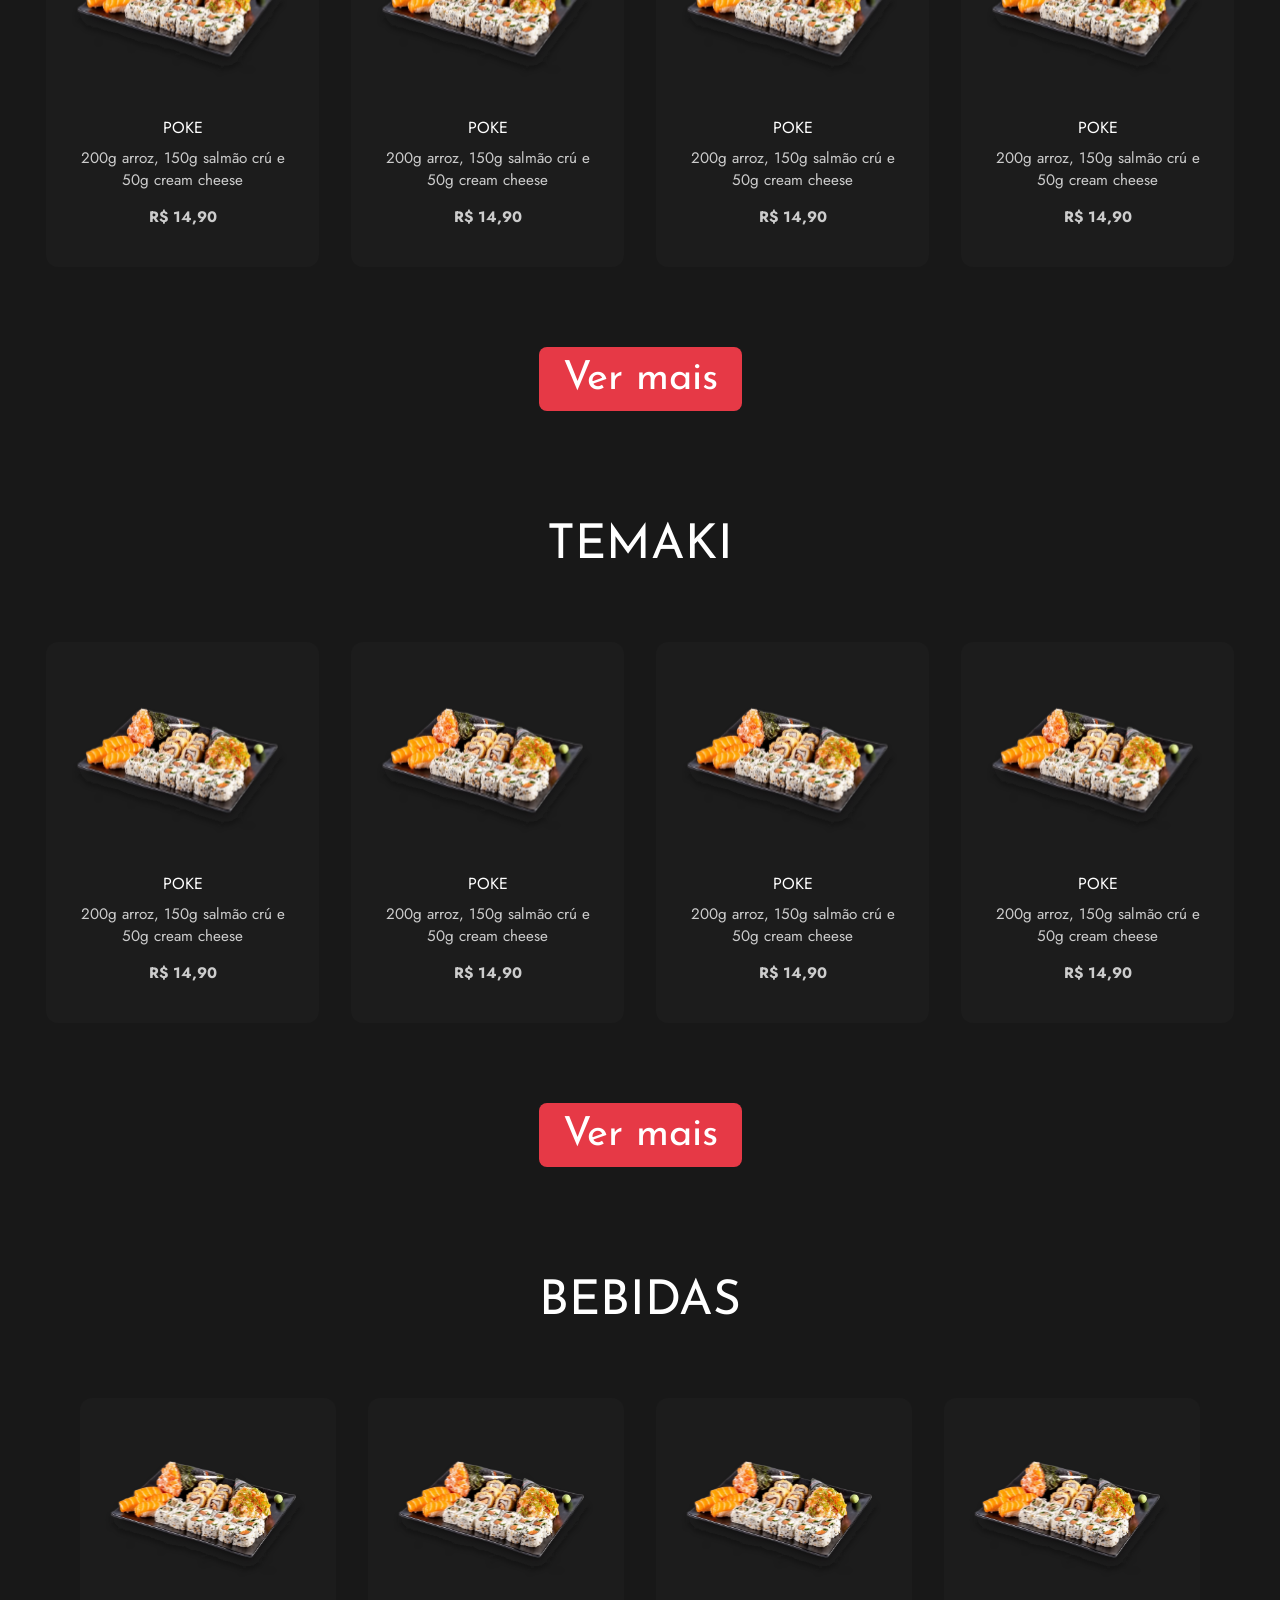
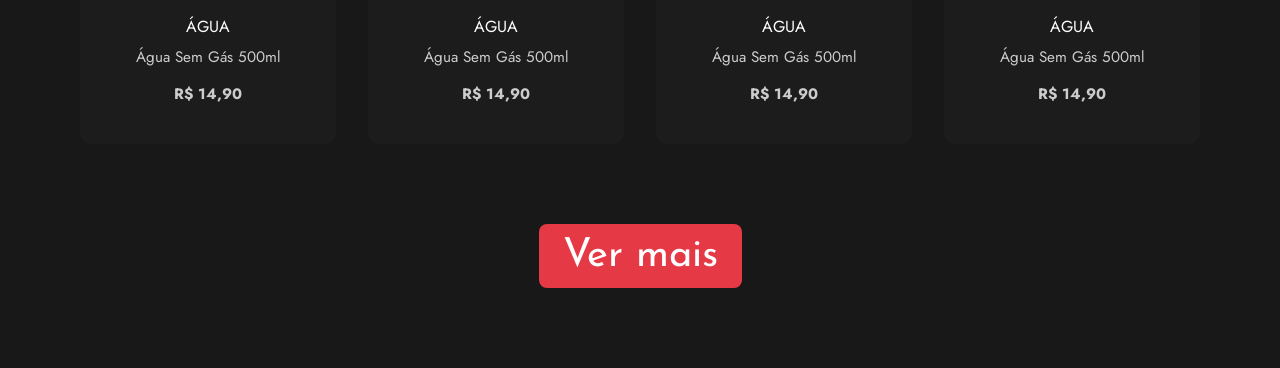
==== commit 94d16745: "Add files via upload" ====
--- a/pedidos.html
+++ b/pedidos.html
@@ -42,7 +42,7 @@
 
             <div class="cardapio__item">
                 <img src="assets/imagem__destaque1.svg" alt="Destaque" />
-                <h3 class="titulo__opcao__cardapio">DESTAQUE 1</h3>
+                <h3 class="titulo__opcao__cardapio">Destaque 1</h3>
                 <p>24 hossomakis mistos, 16 uramakis mistos, 10 niguiris mistos</p>
                 <p class="cardapio__preco"><strong>R$ 109,90</strong></p>
             </div>
@@ -72,21 +72,21 @@
             <div class="ver-mais" style="display: none;">
                 <div class="cardapio__item">
                     <img src="assets/imagem__destaque1.svg" alt="Temaki de Salmão" />
-                    <h3>DESTAQUE 5</h3>
-                    <p>24 hossomakis mistos, 16 uramakis mistos, 10 niguiris mistos</p>
-                    <p class="cardapio__preco"><strong>R$ 109,90</strong></p>
-                </div>
-
-                <div class="cardapio__item">
-                    <img src="assets/imagem__destaque1.svg" alt="Rolinho Primavera" />
-                    <h3>DESTAQUE 6</h3>
-                    <p>24 hossomakis mistos, 16 uramakis mistos, 10 niguiris mistos</p>
-                    <p class="cardapio__preco"><strong>R$ 109,90</strong></p>
-                </div>
-
-                <div class="cardapio__item">
-                    <img src="assets/imagem__destaque1.svg" alt="Rolinho Primavera" />
-                    <h3>DESTAQUE 7</h3>
+                    <h3>DESTAQUE 2</h3>
+                    <p>24 hossomakis mistos, 16 uramakis mistos, 10 niguiris mistos</p>
+                    <p class="cardapio__preco"><strong>R$ 109,90</strong></p>
+                </div>
+
+                <div class="cardapio__item">
+                    <img src="assets/imagem__destaque1.svg" alt="Rolinho Primavera" />
+                    <h3>DESTAQUE 3</h3>
+                    <p>24 hossomakis mistos, 16 uramakis mistos, 10 niguiris mistos</p>
+                    <p class="cardapio__preco"><strong>R$ 109,90</strong></p>
+                </div>
+
+                <div class="cardapio__item">
+                    <img src="assets/imagem__destaque1.svg" alt="Rolinho Primavera" />
+                    <h3>DESTAQUE 4</h3>
                     <p>24 hossomakis mistos, 16 uramakis mistos, 10 niguiris mistos</p>
                     <p class="cardapio__preco"><strong>R$ 109,90</strong></p>
                 </div>
@@ -103,55 +103,55 @@
         <div class="cardapio__lista">
 
             <div class="cardapio__item">
-                <img src="assets/sunomono.png" alt="Rolinho Primavera" />
+                <img src="assets/imagem__destaque1.svg" alt="Rolinho Primavera" />
                 <h3 class="titulo__opcao__cardapio">ENTRADA</h3>
-                <p>Sunomono padrão</p>
-                <p class="cardapio__preco"><strong>R$ 12,90</strong></p>
-            </div>
-
-            <div class="cardapio__item">
-                <img src="assets/sunomono.png" alt="Rolinho Primavera" />
+                <p>2Sunomono padrão</p>
+                <p class="cardapio__preco"><strong>R$ 14,90</strong></p>
+            </div>
+
+            <div class="cardapio__item">
+                <img src="assets/imagem__destaque1.svg" alt="Rolinho Primavera" />
                 <h3>ENTRADA</h3>
                 <p>Sunomono padrão</p>
-                <p class="cardapio__preco"><strong>R$ 12,90</strong></p>
-            </div>
-
-            <div class="cardapio__item">
-                <img src="assets/sunomono.png" alt="Rolinho Primavera" />
+                <p class="cardapio__preco"><strong>R$ 14,90</strong></p>
+            </div>
+
+            <div class="cardapio__item">
+                <img src="assets/imagem__destaque1.svg" alt="Rolinho Primavera" />
                 <h3>ENTRADA</h3>
                 <p>Sunomono padrão</p>
-                <p class="cardapio__preco"><strong>R$ 12,90</strong></p>
-            </div>
-
-            <div class="cardapio__item">
-                <img src="assets/sunomono.png" alt="Rolinho Primavera" />
+                <p class="cardapio__preco"><strong>R$ 14,90</strong></p>
+            </div>
+
+            <div class="cardapio__item">
+                <img src="assets/imagem__destaque1.svg" alt="Rolinho Primavera" />
                 <h3>ENTRADA</h3>
                 <p>Sunomono padrão</p>
-                <p class="cardapio__preco"><strong>R$ 12,90</strong></p>
-            </div>
-
-
-            <!-- Itens que ficarão escondidos -->
-            <div class="ver-mais" style="display: none;">
-                <div class="cardapio__item">
-                    <img src="assets/sunomono.png" alt="Sunomono" />
-                    <h3>ENTRADA</h3>
+                <p class="cardapio__preco"><strong>R$ 14,90</strong></p>
+            </div>
+
+
+            <!-- Itens que ficarão escondidos -->
+            <div class="ver-mais" style="display: none;">
+                <div class="cardapio__item">
+                    <img src="assets/imagem__destaque1.svg" alt="Rolinho Primavera" />
+                    <h3>DESTAQUE 2</h3>
                     <p>Sunomono padrão</p>
-                    <p class="cardapio__preco"><strong>R$ 12,90</strong></p>
-                </div>
-
-                <div class="cardapio__item">
-                    <img src="assets/sunomono.png" alt="Sunomono" />
-                    <h3>ENTRADA</h3>
+                    <p class="cardapio__preco"><strong>R$ 109,90</strong></p>
+                </div>
+
+                <div class="cardapio__item">
+                    <img src="assets/imagem__destaque1.svg" alt="Rolinho Primavera" />
+                    <h3>DESTAQUE 3</h3>
                     <p>Sunomono padrão</p>
-                    <p class="cardapio__preco"><strong>R$ 12,90</strong></p>
-                </div>
-
-                <div class="cardapio__item">
-                    <img src="assets/sunomono.png" alt="Sunomono" />
-                    <h3>ENTRADA</h3>
+                    <p class="cardapio__preco"><strong>R$ 109,90</strong></p>
+                </div>
+
+                <div class="cardapio__item">
+                    <img src="assets/imagem__destaque1.svg" alt="Rolinho Primavera" />
+                    <h3>DESTAQUE 4</h3>
                     <p>Sunomono padrão</p>
-                    <p class="cardapio__preco"><strong>R$ 12,90</strong></p>
+                    <p class="cardapio__preco"><strong>R$ 109,90</strong></p>
                 </div>
             </div>
         </div>
@@ -165,54 +165,54 @@
         <div class="cardapio__lista">
 
             <div class="cardapio__item">
-                <img src="assets/imagem__destaque1.svg" alt="Combo" />
-                <h3 class="titulo__opcao__cardapio">COMBO 1 - ESPECIAL</h3>
+                <img src="assets/imagem__destaque1.svg" alt="Destaque" />
+                <h3 class="titulo__opcao__cardapio">COMBO 1 - MISTO</h3>
                 <p>8 hossomakis mistos, 5 uramakis mistos, 2 niguiris mistos.</p>
-                <p class="cardapio__preco"><strong>R$ 69,90</strong></p>
-            </div>
-
-            <div class="cardapio__item">
-                <img src="assets/imagem__destaque1.svg" alt="Combo" />
+                <p class="cardapio__preco"><strong>R$ 14,90</strong></p>
+            </div>
+
+            <div class="cardapio__item">
+                <img src="assets/imagem__destaque1.svg" alt="Destaque" />
                 <h3>COMBO 2 - SALMÃO</h3>
                 <p>8 hossomakis mistos, 5 uramakis mistos, 2 niguiris mistos.</p>
-                <p class="cardapio__preco"><strong>R$ 69,90</strong></p>
-            </div>
-
-            <div class="cardapio__item">
-                <img src="assets/imagem__destaque1.svg" alt="Combo" />
+                <p class="cardapio__preco"><strong>R$ 14,90</strong></p>
+            </div>
+
+            <div class="cardapio__item">
+                <img src="assets/imagem__destaque1.svg" alt="Rolinho Primavera" />
                 <h3>COMBO 3 - ATUM</h3>
                 <p>8 hossomakis mistos, 5 uramakis mistos, 2 niguiris mistos.</p>
-                <p class="cardapio__preco"><strong>R$ 69,90</strong></p>
-            </div>
-
-            <div class="cardapio__item">
-                <img src="assets/imagem__destaque1.svg" alt="Combo" />
-                <h3>COMBO 4 - CAMARÃO</h3>
+                <p class="cardapio__preco"><strong>R$ 14,90</strong></p>
+            </div>
+
+            <div class="cardapio__item">
+                <img src="assets/imagem__destaque1.svg" alt="Rolinho Primavera" />
+                <h3>COMBO</h3>
                 <p>8 hossomakis mistos, 5 uramakis mistos, 2 niguiris mistos.</p>
-                <p class="cardapio__preco"><strong>R$ 69,90</strong></p>
-            </div>
-
-            <!-- Itens que ficarão escondidos -->
-            <div class="ver-mais" style="display: none;">
-                <div class="cardapio__item">
-                    <img src="assets/imagem__destaque1.svg" alt="Combo" />
-                    <h3>COMBO 5 - MISTO</h3>
+                <p class="cardapio__preco"><strong>R$ 14,90</strong></p>
+            </div>
+
+            <!-- Itens que ficarão escondidos -->
+            <div class="ver-mais" style="display: none;">
+                <div class="cardapio__item">
+                    <img src="assets/imagem__destaque1.svg" alt="Destaque" />
+                    <h3>DESTAQUE 2</h3>
                     <p>8 hossomakis mistos, 5 uramakis mistos, 2 niguiris mistos.</p>
-                    <p class="cardapio__preco"><strong>R$ 69,90</strong></p>
-                </div>
-
-                <div class="cardapio__item">
-                    <img src="assets/imagem__destaque1.svg" alt="Combo" />
-                    <h3>COMBO 6 - MISTO</h3>
+                    <p class="cardapio__preco"><strong>R$ 109,90</strong></p>
+                </div>
+
+                <div class="cardapio__item">
+                    <img src="assets/imagem__destaque1.svg" alt="Destaque" />
+                    <h3>DESTAQUE 3</h3>
                     <p>8 hossomakis mistos, 5 uramakis mistos, 2 niguiris mistos.</p>
-                    <p class="cardapio__preco"><strong>R$ 69,90</strong></p>
-                </div>
-
-                <div class="cardapio__item">
-                    <img src="assets/imagem__destaque1.svg" alt="Combo" />
-                    <h3>COMBO 7 - MISTO</h3>
+                    <p class="cardapio__preco"><strong>R$ 109,90</strong></p>
+                </div>
+
+                <div class="cardapio__item">
+                    <img src="assets/imagem__destaque1.svg" alt="Destaque" />
+                    <h3>DESTAQUE 4</h3>
                     <p>8 hossomakis mistos, 5 uramakis mistos, 2 niguiris mistos.</p>
-                    <p class="cardapio__preco"><strong>R$ 69,90</strong></p>
+                    <p class="cardapio__preco"><strong>R$ 109,90</strong></p>
                 </div>
             </div>
         </div>
@@ -224,112 +224,112 @@
         <div class="cardapio__lista">
 
             <div class="cardapio__item">
-                <img src="assets/poke.png" alt="Poke" />
+                <img src="assets/imagem__destaque1.svg" alt="Destaque" />
                 <h3 class="titulo__opcao__cardapio">POKE</h3>
                 <p>200g arroz, 150g salmão crú e 50g cream cheese</p>
-                <p class="cardapio__preco"><strong>R$ 44,90</strong></p>
-            </div>
-
-            <div class="cardapio__item">
-                <img src="assets/poke.png" alt="Poke" />
-                <h3>POKE</h3>
-                <p>200g arroz, 150g salmão crú e 50g cream cheese</p>
-                <p class="cardapio__preco"><strong>R$ 44,90</strong></p>
-            </div>
-
-            <div class="cardapio__item">
-                <img src="assets/poke.png" alt="Poke" />
-                <h3>POKE</h3>
-                <p>200g arroz, 150g salmão crú e 50g cream cheese</p>
-                <p class="cardapio__preco"><strong>R$ 44,90</strong></p>
-            </div>
-
-            <div class="cardapio__item">
-                <img src="assets/poke.png" alt="Rolinho Primavera" />
-                <h3>POKE</h3>
-                <p>200g arroz, 150g salmão crú e 50g cream cheese</p>
-                <p class="cardapio__preco"><strong>R$ 44,90</strong></p>
-            </div>
-
-            <!-- Itens que ficarão escondidos -->
-            <div class="ver-mais" style="display: none;">
-                <div class="cardapio__item">
-                    <img src="assets/poke.png" alt="Poke" />
-                    <h3>POKE</h3>
+                <p class="cardapio__preco"><strong>R$ 14,90</strong></p>
+            </div>
+
+            <div class="cardapio__item">
+                <img src="assets/imagem__destaque1.svg" alt="Destaque" />
+                <h3>POKE</h3>
+                <p>200g arroz, 150g salmão crú e 50g cream cheese</p>
+                <p class="cardapio__preco"><strong>R$ 14,90</strong></p>
+            </div>
+
+            <div class="cardapio__item">
+                <img src="assets/imagem__destaque1.svg" alt="Destaque" />
+                <h3>POKE</h3>
+                <p>200g arroz, 150g salmão crú e 50g cream cheese</p>
+                <p class="cardapio__preco"><strong>R$ 14,90</strong></p>
+            </div>
+
+            <div class="cardapio__item">
+                <img src="assets/imagem__destaque1.svg" alt="Rolinho Primavera" />
+                <h3>POKE</h3>
+                <p>200g arroz, 150g salmão crú e 50g cream cheese</p>
+                <p class="cardapio__preco"><strong>R$ 14,90</strong></p>
+            </div>
+
+            <!-- Itens que ficarão escondidos -->
+            <div class="ver-mais" style="display: none;">
+                <div class="cardapio__item">
+                    <img src="assets/imagem__destaque1.svg" alt="Destaque" />
+                    <h3>DESTAQUE 2</h3>
+                    <p>24 hossomakis mistos, 16 uramakis mistos, 10 niguiris mistos</p>
+                    <p class="cardapio__preco"><strong>R$ 109,90</strong></p>
+                </div>
+
+                <div class="cardapio__item">
+                    <img src="assets/imagem__destaque1.svg" alt="Destaque" />
+                    <h3>DESTAQUE 3</h3>
+                    <p>24 hossomakis mistos, 16 uramakis mistos, 10 niguiris mistos</p>
+                    <p class="cardapio__preco"><strong>R$ 109,90</strong></p>
+                </div>
+
+                <div class="cardapio__item">
+                    <img src="assets/imagem__destaque1.svg" alt="Destaque" />
+                    <h3>DESTAQUE 4</h3>
+                    <p>24 hossomakis mistos, 16 uramakis mistos, 10 niguiris mistos</p>
+                    <p class="cardapio__preco"><strong>R$ 109,90</strong></p>
+                </div>
+            </div>
+        </div>
+
+        <button class="botao-ver-mais">Ver mais</button>
+
+        <h2 class="cardapio__titulo">TEMAKI</h2>
+
+        <div class="cardapio__lista">
+
+            <div class="cardapio__item">
+                <img src="assets/imagem__destaque1.svg" alt="Destaque" />
+                <h3 class="titulo__opcao__cardapio">POKE</h3>
+                <p>200g arroz, 150g salmão crú e 50g cream cheese</p>
+                <p class="cardapio__preco"><strong>R$ 14,90</strong></p>
+            </div>
+
+            <div class="cardapio__item">
+                <img src="assets/imagem__destaque1.svg" alt="Destaque" />
+                <h3>POKE</h3>
+                <p>200g arroz, 150g salmão crú e 50g cream cheese</p>
+                <p class="cardapio__preco"><strong>R$ 14,90</strong></p>
+            </div>
+
+            <div class="cardapio__item">
+                <img src="assets/imagem__destaque1.svg" alt="Destaque" />
+                <h3>POKE</h3>
+                <p>200g arroz, 150g salmão crú e 50g cream cheese</p>
+                <p class="cardapio__preco"><strong>R$ 14,90</strong></p>
+            </div>
+
+            <div class="cardapio__item">
+                <img src="assets/imagem__destaque1.svg" alt="Rolinho Primavera" />
+                <h3>POKE</h3>
+                <p>200g arroz, 150g salmão crú e 50g cream cheese</p>
+                <p class="cardapio__preco"><strong>R$ 14,90</strong></p>
+            </div>
+            <!-- Itens que ficarão escondidos -->
+            <div class="ver-mais" style="display: none;">
+                <div class="cardapio__item">
+                    <img src="assets/imagem__destaque1.svg" alt="Rolinho Primavera" />
+                    <h3>DESTAQUE 2</h3>
                     <p>200g arroz, 150g salmão crú e 50g cream cheese</p>
-                    <p class="cardapio__preco"><strong>R$ 44,90</strong></p>
-                </div>
-
-                <div class="cardapio__item">
-                    <img src="assets/poke.png" alt="Poke" />
-                    <h3>POKE</h3>
+                    <p class="cardapio__preco"><strong>R$ 109,90</strong></p>
+                </div>
+
+                <div class="cardapio__item">
+                    <img src="assets/imagem__destaque1.svg" alt="Rolinho Primavera" />
+                    <h3>DESTAQUE 3</h3>
                     <p>200g arroz, 150g salmão crú e 50g cream cheese</p>
-                    <p class="cardapio__preco"><strong>R$ 44,90</strong></p>
-                </div>
-
-                <div class="cardapio__item">
-                    <img src="assets/poke.png" alt="Poke" />
-                    <h3>POKE</h3>
+                    <p class="cardapio__preco"><strong>R$ 109,90</strong></p>
+                </div>
+
+                <div class="cardapio__item">
+                    <img src="assets/imagem__destaque1.svg" alt="Rolinho Primavera" />
+                    <h3>DESTAQUE 4</h3>
                     <p>200g arroz, 150g salmão crú e 50g cream cheese</p>
-                    <p class="cardapio__preco"><strong>R$ 44,90</strong></p>
-                </div>
-            </div>
-        </div>
-
-        <button class="botao-ver-mais">Ver mais</button>
-
-        <h2 class="cardapio__titulo">TEMAKI</h2>
-
-        <div class="cardapio__lista">
-
-            <div class="cardapio__item">
-                <img src="assets/Temaki.png" alt="Temaki" />
-                <h3 class="titulo__opcao__cardapio">Temaki</h3>
-                <p>200g arroz, 150g salmão crú e 50g cream cheese</p>
-                <p class="cardapio__preco"><strong>R$ 25,90</strong></p>
-            </div>
-
-            <div class="cardapio__item">
-                <img src="assets/Temaki.png" alt="Temaki" />
-                <h3>TEMAKI</h3>
-                <p>200g arroz, 150g salmão crú e 50g cream cheese</p>
-                <p class="cardapio__preco"><strong>R$ 25,90</strong></p>
-            </div>
-
-            <div class="cardapio__item">
-                <img src="assets/Temaki.png" alt="Temaki" />
-                <h3>TEMAKI</h3>
-                <p>200g arroz, 150g salmão crú e 50g cream cheese</p>
-                <p class="cardapio__preco"><strong>R$ 25,90</strong></p>
-            </div>
-
-            <div class="cardapio__item">
-                <img src="assets/Temaki.png" alt="Temaki" />
-                <h3>TEMAKI</h3>
-                <p>200g arroz, 150g salmão crú e 50g cream cheese</p>
-                <p class="cardapio__preco"><strong>R$ 25,90</strong></p>
-            </div>
-            <!-- Itens que ficarão escondidos -->
-            <div class="ver-mais" style="display: none;">
-                <div class="cardapio__item">
-                    <img src="assets/Temaki.png" alt="Temaki" />
-                    <h3>TEMAKI</h3>
-                    <p>200g arroz, 150g salmão crú e 50g cream cheese</p>
-                    <p class="cardapio__preco"><strong>R$ 25,90</strong></p>
-                </div>
-
-                <div class="cardapio__item">
-                    <img src="assets/Temaki.png" alt="Temaki" />
-                    <h3>TEMAKI</h3>
-                    <p>200g arroz, 150g salmão crú e 50g cream cheese</p>
-                    <p class="cardapio__preco"><strong>R$ 25,90</strong></p>
-                </div>
-
-                <div class="cardapio__item">
-                    <img src="assets/Temaki.png" alt="Temaki" />
-                    <h3>TEMAKI</h3>
-                    <p>200g arroz, 150g salmão crú e 50g cream cheese</p>
-                    <p class="cardapio__preco"><strong>R$ 25,90</strong></p>
+                    <p class="cardapio__preco"><strong>R$ 109,90</strong></p>
                 </div>
             </div>
         </div>
@@ -341,54 +341,54 @@
         <div class="cardapio__lista">
 
             <div class="cardapio__item">
-                <img src="assets/Agua.png" alt="Agua" />
+                <img src="assets/imagem__destaque1.svg" alt="Destaque" />
                 <h3 class="titulo__opcao__cardapio">ÁGUA</h3>
                 <p>Água Sem Gás 500ml</p>
-                <p class="cardapio__preco"><strong>R$ 6,00</strong></p>
-            </div>
-
-            <div class="cardapio__item">
-                <img src="assets/Agua.png" alt="Agua" />
+                <p class="cardapio__preco"><strong>R$ 14,90</strong></p>
+            </div>
+
+            <div class="cardapio__item">
+                <img src="assets/imagem__destaque1.svg" alt="Destaque" />
                 <h3>ÁGUA</h3>
                 <p>Água Sem Gás 500ml</p>
-                <p class="cardapio__preco"><strong>R$ 6,00</strong></p>
-            </div>
-
-            <div class="cardapio__item">
-                <img src="assets/Agua.png" alt="Agua" />
+                <p class="cardapio__preco"><strong>R$ 14,90</strong></p>
+            </div>
+
+            <div class="cardapio__item">
+                <img src="assets/imagem__destaque1.svg" alt="Destaque" />
                 <h3>ÁGUA</h3>
                 <p>Água Sem Gás 500ml</p>
-                <p class="cardapio__preco"><strong>R$ 6,00</strong></p>
-            </div>
-
-            <div class="cardapio__item">
-                <img src="assets/Agua.png" alt="Agua" />
+                <p class="cardapio__preco"><strong>R$ 14,90</strong></p>
+            </div>
+
+            <div class="cardapio__item">
+                <img src="assets/imagem__destaque1.svg" alt="Destaque" />
                 <h3>ÁGUA</h3>
                 <p>Água Sem Gás 500ml</p>
-                <p class="cardapio__preco"><strong>R$ 6,00</strong></p>
-            </div>
-
-            <!-- Itens que ficarão escondidos -->
-            <div class="ver-mais" style="display: none;">
-                <div class="cardapio__item">
-                    <img src="assets/Agua.png" alt="Agua" />
-                    <h3>ÁGUA</h3>
+                <p class="cardapio__preco"><strong>R$ 14,90</strong></p>
+            </div>
+
+            <!-- Itens que ficarão escondidos -->
+            <div class="ver-mais" style="display: none;">
+                <div class="cardapio__item">
+                    <img src="assets/imagem__destaque1.svg" alt="Destaque" />
+                    <h3>DESTAQUE 2</h3>
                     <p>Água Sem Gás 500ml</p>
-                    <p class="cardapio__preco"><strong>R$ 6,00</strong></p>
-                </div>
-
-                <div class="cardapio__item">
-                    <img src="assets/Agua.png" alt="Agua" />
-                    <h3>ÁGUA</h3>
+                    <p class="cardapio__preco"><strong>R$ 109,90</strong></p>
+                </div>
+
+                <div class="cardapio__item">
+                    <img src="assets/imagem__destaque1.svg" alt="Destaque" />
+                    <h3>DESTAQUE 3</h3>
                     <p>Água Sem Gás 500ml</p>
-                    <p class="cardapio__preco"><strong>R$ 6,00</strong></p>
-                </div>
-
-                <div class="cardapio__item">
-                    <img src="assets/Agua.png" alt="Agua" />
-                    <h3>ÁGUA</h3>
+                    <p class="cardapio__preco"><strong>R$ 109,90</strong></p>
+                </div>
+
+                <div class="cardapio__item">
+                    <img src="assets/imagem__destaque1.svg" alt="Destaque" />
+                    <h3>DESTAQUE 4</h3>
                     <p>Água Sem Gás 500ml</p>
-                    <p class="cardapio__preco"><strong>R$ 6,00</strong></p>
+                    <p class="cardapio__preco"><strong>R$ 109,90</strong></p>
                 </div>
             </div>
         </div>
--- a/styles/pedidos.css
+++ b/styles/pedidos.css
@@ -194,4 +194,250 @@
   border-radius: 8px;
   cursor: pointer;
   font-size: 1.1em;
+}
+
+/* Responsividade para tablets (768px - 1024px) */
+@media screen and (max-width: 1024px) {
+  .pedidos__introducao {
+    margin: 8em 6em 8em 6em;
+    gap: 2.5em;
+  }
+  
+  .pedidos__introducao__texto {
+    font-size: 26px;
+  }
+  
+  .cardapio__titulo {
+    font-size: 40px;
+    margin-top: 2em;
+  }
+  
+  .cardapio__lista {
+    gap: 1.5em;
+  }
+  
+  .cardapio__item {
+    max-width: 200px;
+    padding: 1.2em;
+  }
+  
+  .botao-ver-mais {
+    font-size: 32px;
+    padding: 0.6rem 1.2rem;
+  }
+  
+  .overlay__content {
+    width: 300px;
+    padding: 1.8em;
+  }
+  
+  .overlay__imagem {
+    width: 180px;
+  }
+}
+
+/* Responsividade para dispositivos móveis grandes (481px - 767px) */
+@media screen and (max-width: 767px) {
+  .pedidos__introducao {
+    margin: 6em 3em 6em 3em;
+    gap: 2em;
+  }
+  
+  .pedidos__introducao__texto {
+    font-size: 22px;
+  }
+  
+  .cardapio__titulo {
+    font-size: 32px;
+    margin-top: 1.5em;
+    margin-bottom: 1.2em;
+  }
+  
+  .cardapio__lista {
+    gap: 1.2em;
+  }
+  
+  .cardapio__item {
+    max-width: 180px;
+    padding: 1em;
+  }
+  
+  .cardapio__item h3 {
+    font-size: 0.9em;
+  }
+  
+  .cardapio__item p {
+    font-size: 0.85em;
+  }
+  
+  .cardapio__preco {
+    font-size: 1.3em;
+  }
+  
+  .botao-ver-mais {
+    font-size: 28px;
+    padding: 0.5rem 1rem;
+    margin: 1.5em auto;
+  }
+  
+  .overlay__content {
+    width: 280px;
+    padding: 1.5em;
+  }
+  
+  .overlay__imagem {
+    width: 160px;
+  }
+  
+  .overlay__titulo {
+    font-size: 1.3em;
+  }
+  
+  .overlay__descricao {
+    font-size: 0.9em;
+  }
+}
+
+/* Responsividade para dispositivos móveis pequenos (até 480px) */
+@media screen and (max-width: 480px) {
+  .pedidos__introducao {
+    margin: 4em 1.5em 4em 1.5em;
+    gap: 1.5em;
+  }
+  
+  .pedidos__introducao__texto {
+    font-size: 18px;
+  }
+  
+  .cardapio__titulo {
+    font-size: 24px;
+    margin-top: 1em;
+    margin-bottom: 1em;
+  }
+  
+  .cardapio__lista {
+    gap: 1em;
+  }
+  
+  .cardapio__item {
+    max-width: 150px;
+    padding: 0.8em;
+  }
+  
+  .cardapio__item h3 {
+    font-size: 0.8em;
+  }
+  
+  .cardapio__item p {
+    font-size: 0.75em;
+  }
+  
+  .cardapio__preco {
+    font-size: 1.1em;
+  }
+  
+  .botao-ver-mais {
+    font-size: 24px;
+    padding: 0.4rem 0.8rem;
+    margin: 1.2em auto;
+  }
+  
+  .overlay__content {
+    width: 260px;
+    padding: 1.2em;
+  }
+  
+  .overlay__imagem {
+    width: 140px;
+  }
+  
+  .overlay__titulo {
+    font-size: 1.1em;
+  }
+  
+  .overlay__descricao {
+    font-size: 0.8em;
+  }
+  
+  .overlay__quantidade button {
+    padding: 0.3em 0.6em;
+    font-size: 1.1em;
+  }
+  
+  .overlay__inserir {
+    padding: 0.6em 1.5em;
+    font-size: 1em;
+  }
+}
+
+/* Responsividade para telas muito pequenas (até 320px) */
+@media screen and (max-width: 320px) {
+  .pedidos__introducao {
+    margin: 3em 1em 3em 1em;
+    gap: 1em;
+  }
+  
+  .pedidos__introducao__texto {
+    font-size: 16px;
+  }
+  
+  .cardapio__titulo {
+    font-size: 20px;
+    margin-top: 0.8em;
+    margin-bottom: 0.8em;
+  }
+  
+  .cardapio__lista {
+    gap: 0.8em;
+  }
+  
+  .cardapio__item {
+    max-width: 130px;
+    padding: 0.6em;
+  }
+  
+  .cardapio__item h3 {
+    font-size: 0.7em;
+  }
+  
+  .cardapio__item p {
+    font-size: 0.65em;
+  }
+  
+  .cardapio__preco {
+    font-size: 1em;
+  }
+  
+  .botao-ver-mais {
+    font-size: 20px;
+    padding: 0.3rem 0.6rem;
+    margin: 1em auto;
+  }
+  
+  .overlay__content {
+    width: 240px;
+    padding: 1em;
+  }
+  
+  .overlay__imagem {
+    width: 120px;
+  }
+  
+  .overlay__titulo {
+    font-size: 1em;
+  }
+  
+  .overlay__descricao {
+    font-size: 0.7em;
+  }
+  
+  .overlay__quantidade button {
+    padding: 0.25em 0.5em;
+    font-size: 1em;
+  }
+  
+  .overlay__inserir {
+    padding: 0.5em 1.2em;
+    font-size: 0.9em;
+  }
 }
--- a/styles/header.css
+++ b/styles/header.css
@@ -65,4 +65,135 @@
   margin-top: 10px;
   text-align: center;
   font-weight: 300;
-}+}
+
+/* Responsividade para tablets (768px - 1024px) */
+@media screen and (max-width: 1024px) {
+  .container-topo {
+    margin: 0 2em 0 2em;
+  }
+  
+  .menu__item {
+    margin-left: 30px;
+    font-size: 18px;
+  }
+  
+  .pedido {
+    margin-left: 30px;
+    font-size: 20px;
+  }
+  
+  .imagem-central__imagem {
+    max-width: 90%;
+  }
+}
+
+/* Responsividade para dispositivos móveis grandes (481px - 767px) */
+@media screen and (max-width: 767px) {
+  .topo {
+    padding: 8px 15px;
+  }
+  
+  .container-topo {
+    margin: 0 1em 0 1em;
+    flex-direction: column;
+    gap: 15px;
+  }
+  
+  .logo-topo {
+    width: 80px;
+  }
+  
+  .menu {
+    display: flex;
+    gap: 20px;
+    flex-wrap: wrap;
+    justify-content: center;
+  }
+  
+  .menu__item {
+    margin-left: 0;
+    font-size: 16px;
+  }
+  
+  .pedido {
+    margin-left: 0;
+    font-size: 18px;
+  }
+  
+  .imagem-central__imagem {
+    max-width: 95%;
+  }
+  
+  .imagem-central {
+    margin-top: 1.5em;
+  }
+}
+
+/* Responsividade para dispositivos móveis pequenos (até 480px) */
+@media screen and (max-width: 480px) {
+  .topo {
+    padding: 6px 10px;
+  }
+  
+  .container-topo {
+    margin: 0 0.5em 0 0.5em;
+    gap: 10px;
+  }
+  
+  .logo-topo {
+    width: 70px;
+  }
+  
+  .menu {
+    gap: 15px;
+  }
+  
+  .menu__item {
+    font-size: 14px;
+  }
+  
+  .pedido {
+    font-size: 16px;
+  }
+  
+  .imagem-central__imagem {
+    max-width: 100%;
+  }
+  
+  .imagem-central {
+    margin-top: 1em;
+  }
+  
+  .legenda {
+    font-size: 13px;
+  }
+}
+
+/* Responsividade para telas muito pequenas (até 320px) */
+@media screen and (max-width: 320px) {
+  .container-topo {
+    margin: 0 0.3em 0 0.3em;
+  }
+  
+  .logo-topo {
+    width: 60px;
+  }
+  
+  .menu {
+    gap: 10px;
+  }
+  
+  .menu__item {
+    font-size: 12px;
+  }
+  
+  .pedido {
+    font-size: 14px;
+  }
+  
+  .legenda {
+    font-size: 12px;
+  }
+}
+
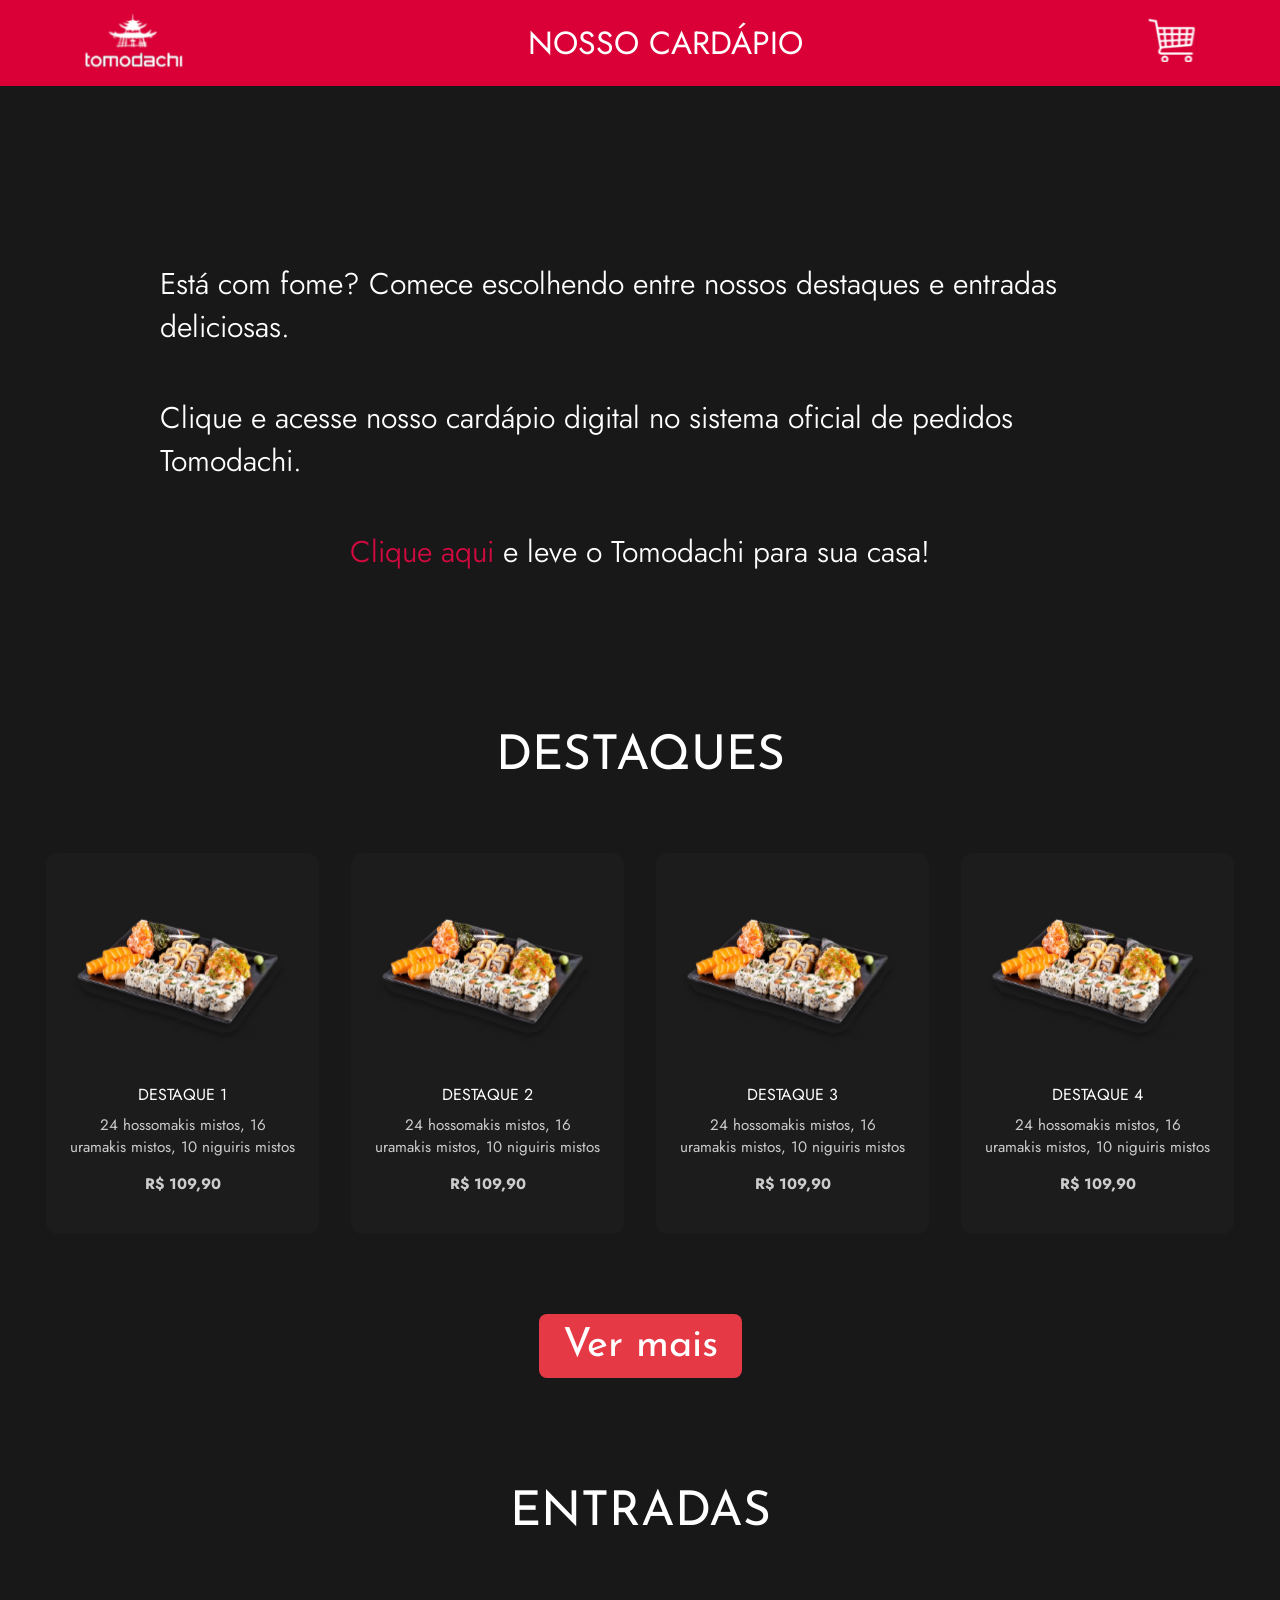
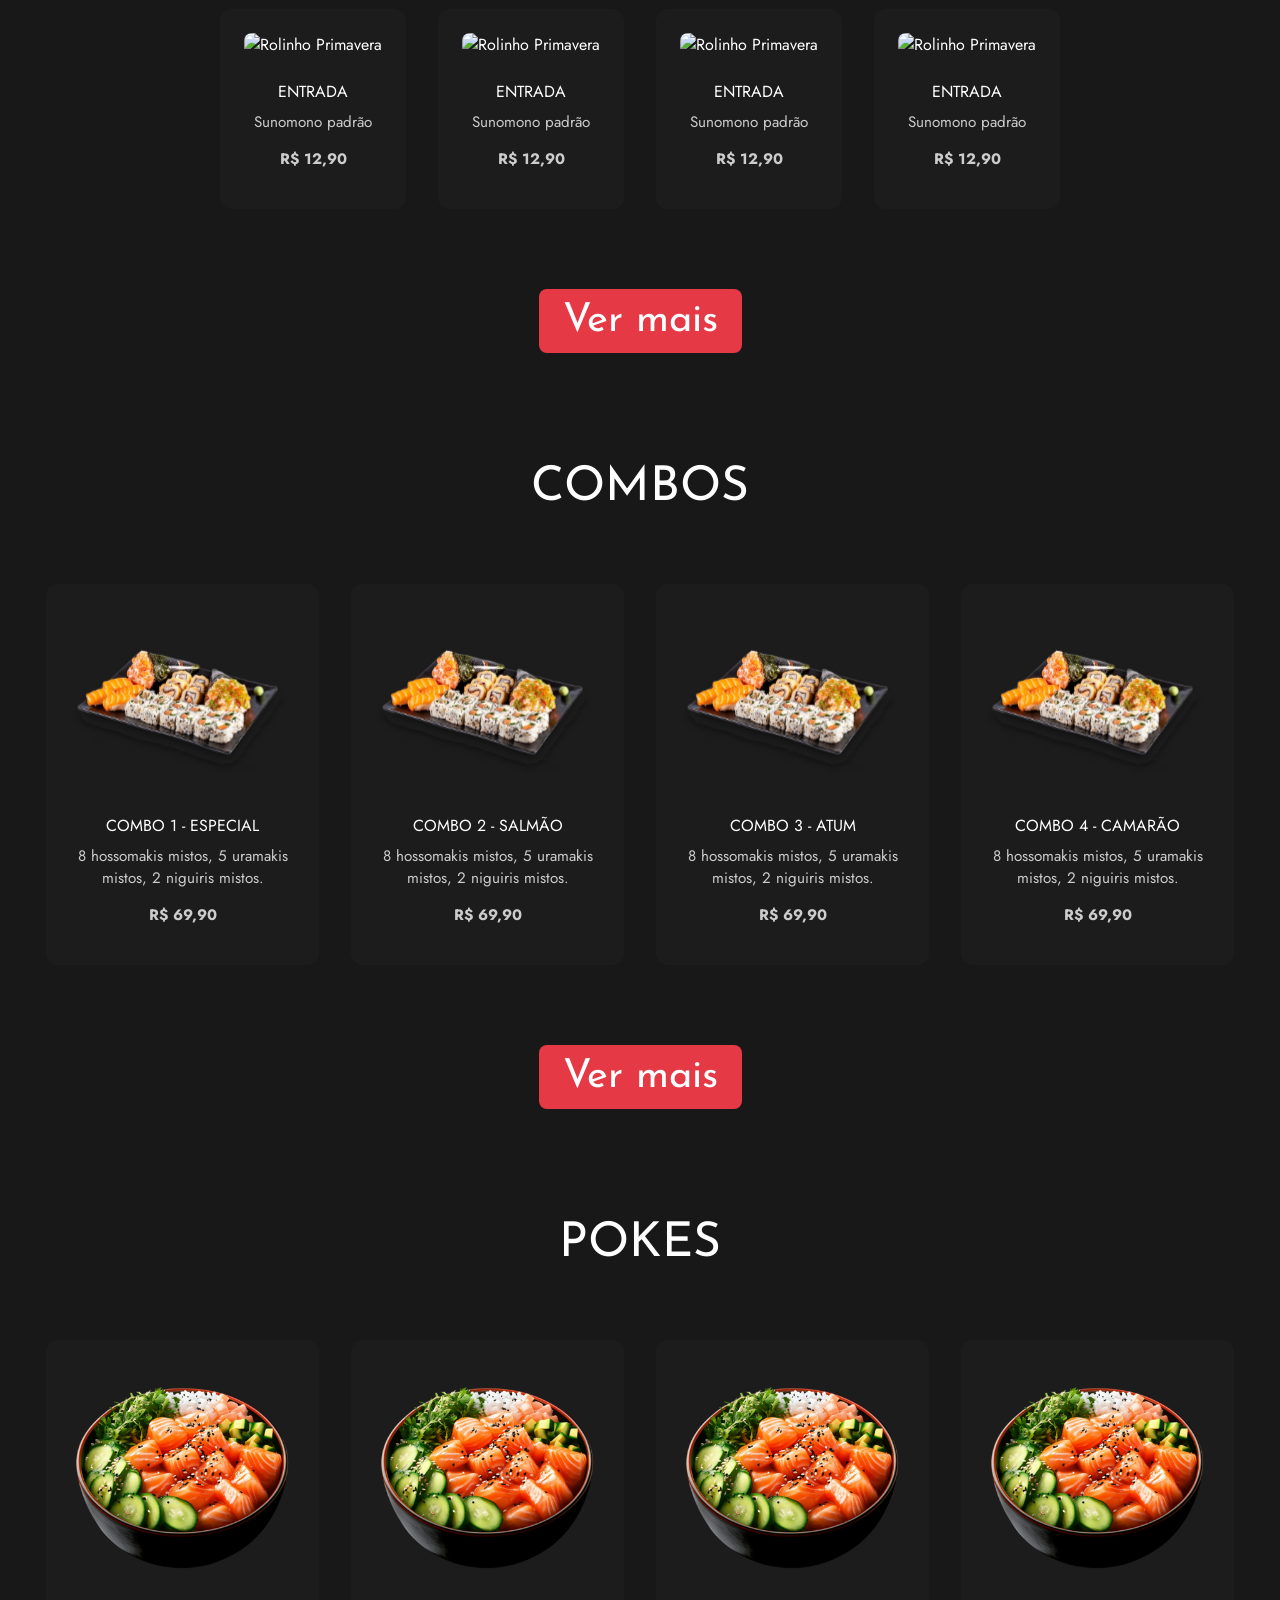
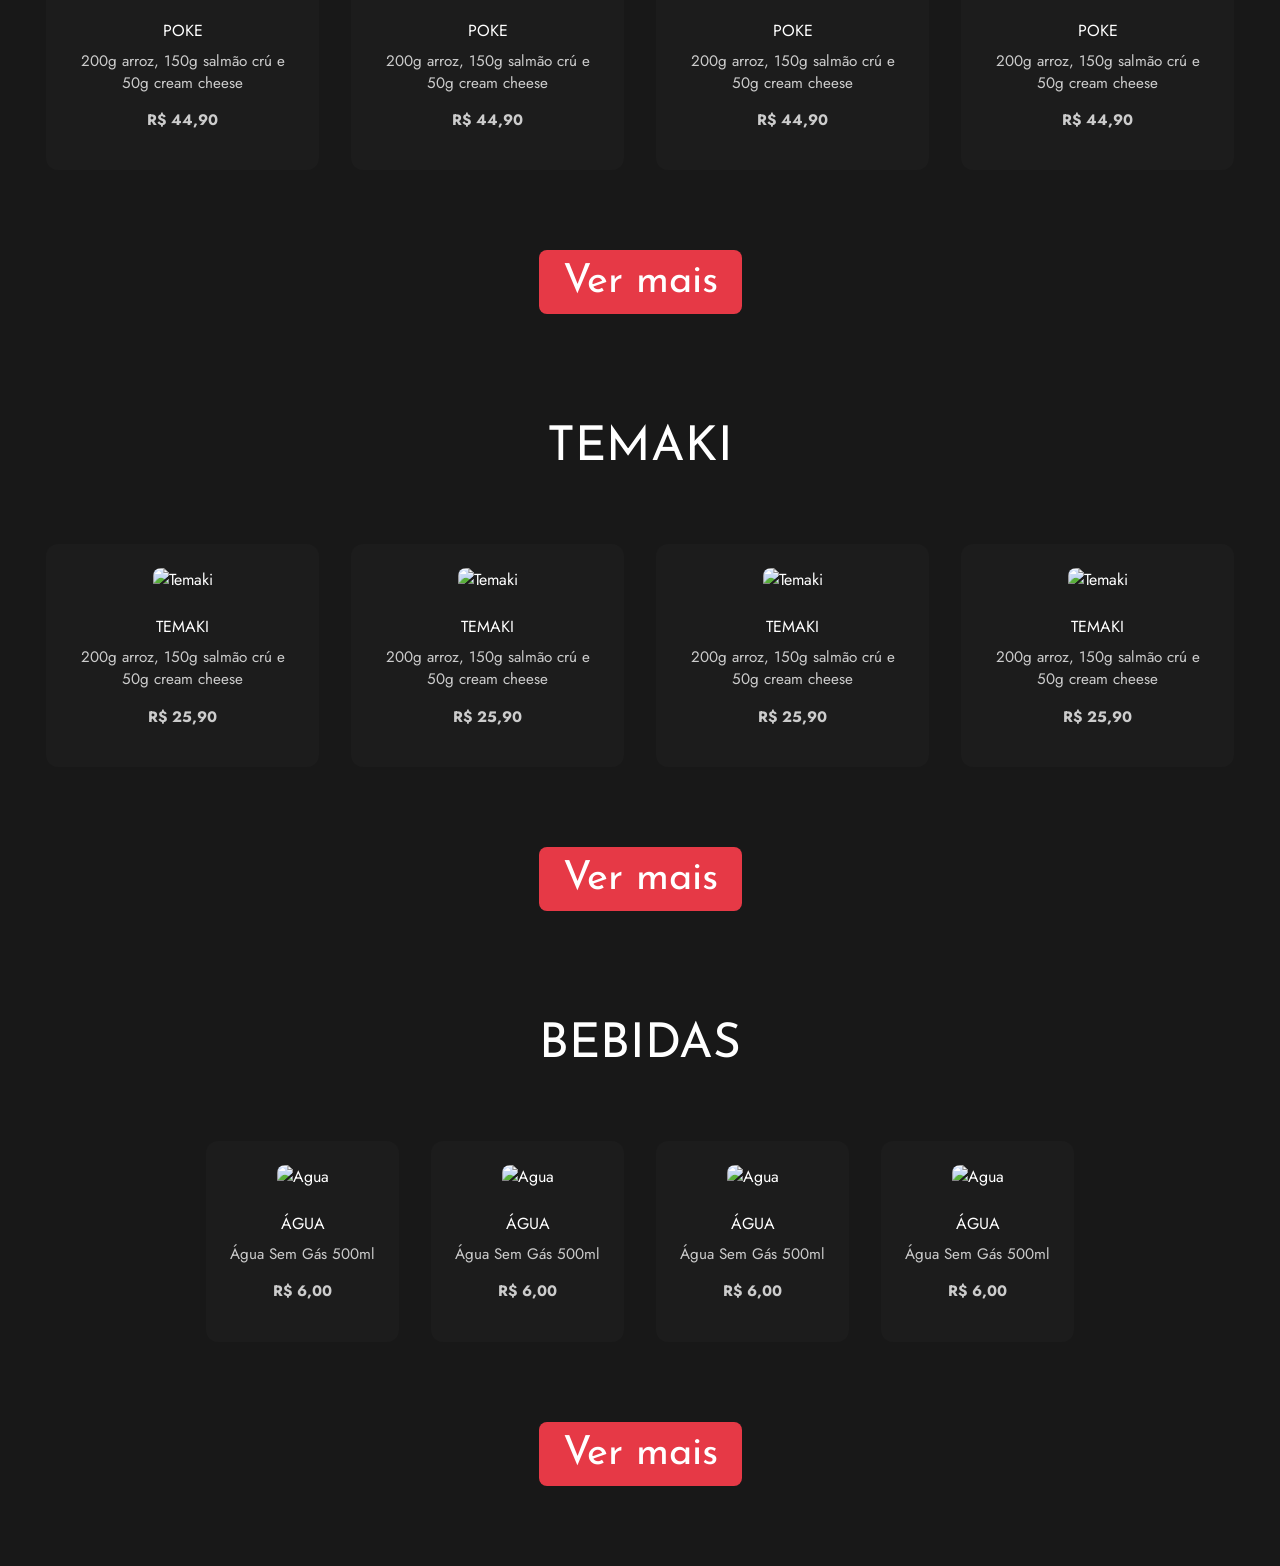
==== commit 43d42481: "Add files via upload arthur burro" ====
--- a/pedidos.html
+++ b/pedidos.html
@@ -42,7 +42,7 @@
 
             <div class="cardapio__item">
                 <img src="assets/imagem__destaque1.svg" alt="Destaque" />
-                <h3 class="titulo__opcao__cardapio">Destaque 1</h3>
+                <h3 class="titulo__opcao__cardapio">DESTAQUE 1</h3>
                 <p>24 hossomakis mistos, 16 uramakis mistos, 10 niguiris mistos</p>
                 <p class="cardapio__preco"><strong>R$ 109,90</strong></p>
             </div>
@@ -72,21 +72,21 @@
             <div class="ver-mais" style="display: none;">
                 <div class="cardapio__item">
                     <img src="assets/imagem__destaque1.svg" alt="Temaki de Salmão" />
-                    <h3>DESTAQUE 2</h3>
+                    <h3>DESTAQUE 5</h3>
                     <p>24 hossomakis mistos, 16 uramakis mistos, 10 niguiris mistos</p>
                     <p class="cardapio__preco"><strong>R$ 109,90</strong></p>
                 </div>
 
                 <div class="cardapio__item">
                     <img src="assets/imagem__destaque1.svg" alt="Rolinho Primavera" />
-                    <h3>DESTAQUE 3</h3>
+                    <h3>DESTAQUE 6</h3>
                     <p>24 hossomakis mistos, 16 uramakis mistos, 10 niguiris mistos</p>
                     <p class="cardapio__preco"><strong>R$ 109,90</strong></p>
                 </div>
 
                 <div class="cardapio__item">
                     <img src="assets/imagem__destaque1.svg" alt="Rolinho Primavera" />
-                    <h3>DESTAQUE 4</h3>
+                    <h3>DESTAQUE 7</h3>
                     <p>24 hossomakis mistos, 16 uramakis mistos, 10 niguiris mistos</p>
                     <p class="cardapio__preco"><strong>R$ 109,90</strong></p>
                 </div>
@@ -103,55 +103,55 @@
         <div class="cardapio__lista">
 
             <div class="cardapio__item">
-                <img src="assets/imagem__destaque1.svg" alt="Rolinho Primavera" />
+                <img src="assets/sunomono.png" alt="Rolinho Primavera" />
                 <h3 class="titulo__opcao__cardapio">ENTRADA</h3>
-                <p>2Sunomono padrão</p>
-                <p class="cardapio__preco"><strong>R$ 14,90</strong></p>
-            </div>
-
-            <div class="cardapio__item">
-                <img src="assets/imagem__destaque1.svg" alt="Rolinho Primavera" />
+                <p>Sunomono padrão</p>
+                <p class="cardapio__preco"><strong>R$ 12,90</strong></p>
+            </div>
+
+            <div class="cardapio__item">
+                <img src="assets/sunomono.png" alt="Rolinho Primavera" />
                 <h3>ENTRADA</h3>
                 <p>Sunomono padrão</p>
-                <p class="cardapio__preco"><strong>R$ 14,90</strong></p>
-            </div>
-
-            <div class="cardapio__item">
-                <img src="assets/imagem__destaque1.svg" alt="Rolinho Primavera" />
+                <p class="cardapio__preco"><strong>R$ 12,90</strong></p>
+            </div>
+
+            <div class="cardapio__item">
+                <img src="assets/sunomono.png" alt="Rolinho Primavera" />
                 <h3>ENTRADA</h3>
                 <p>Sunomono padrão</p>
-                <p class="cardapio__preco"><strong>R$ 14,90</strong></p>
-            </div>
-
-            <div class="cardapio__item">
-                <img src="assets/imagem__destaque1.svg" alt="Rolinho Primavera" />
+                <p class="cardapio__preco"><strong>R$ 12,90</strong></p>
+            </div>
+
+            <div class="cardapio__item">
+                <img src="assets/sunomono.png" alt="Rolinho Primavera" />
                 <h3>ENTRADA</h3>
                 <p>Sunomono padrão</p>
-                <p class="cardapio__preco"><strong>R$ 14,90</strong></p>
-            </div>
-
-
-            <!-- Itens que ficarão escondidos -->
-            <div class="ver-mais" style="display: none;">
-                <div class="cardapio__item">
-                    <img src="assets/imagem__destaque1.svg" alt="Rolinho Primavera" />
-                    <h3>DESTAQUE 2</h3>
+                <p class="cardapio__preco"><strong>R$ 12,90</strong></p>
+            </div>
+
+
+            <!-- Itens que ficarão escondidos -->
+            <div class="ver-mais" style="display: none;">
+                <div class="cardapio__item">
+                    <img src="assets/sunomono.png" alt="Sunomono" />
+                    <h3>ENTRADA</h3>
                     <p>Sunomono padrão</p>
-                    <p class="cardapio__preco"><strong>R$ 109,90</strong></p>
-                </div>
-
-                <div class="cardapio__item">
-                    <img src="assets/imagem__destaque1.svg" alt="Rolinho Primavera" />
-                    <h3>DESTAQUE 3</h3>
+                    <p class="cardapio__preco"><strong>R$ 12,90</strong></p>
+                </div>
+
+                <div class="cardapio__item">
+                    <img src="assets/sunomono.png" alt="Sunomono" />
+                    <h3>ENTRADA</h3>
                     <p>Sunomono padrão</p>
-                    <p class="cardapio__preco"><strong>R$ 109,90</strong></p>
-                </div>
-
-                <div class="cardapio__item">
-                    <img src="assets/imagem__destaque1.svg" alt="Rolinho Primavera" />
-                    <h3>DESTAQUE 4</h3>
+                    <p class="cardapio__preco"><strong>R$ 12,90</strong></p>
+                </div>
+
+                <div class="cardapio__item">
+                    <img src="assets/sunomono.png" alt="Sunomono" />
+                    <h3>ENTRADA</h3>
                     <p>Sunomono padrão</p>
-                    <p class="cardapio__preco"><strong>R$ 109,90</strong></p>
+                    <p class="cardapio__preco"><strong>R$ 12,90</strong></p>
                 </div>
             </div>
         </div>
@@ -165,54 +165,54 @@
         <div class="cardapio__lista">
 
             <div class="cardapio__item">
-                <img src="assets/imagem__destaque1.svg" alt="Destaque" />
-                <h3 class="titulo__opcao__cardapio">COMBO 1 - MISTO</h3>
+                <img src="assets/imagem__destaque1.svg" alt="Combo" />
+                <h3 class="titulo__opcao__cardapio">COMBO 1 - ESPECIAL</h3>
                 <p>8 hossomakis mistos, 5 uramakis mistos, 2 niguiris mistos.</p>
-                <p class="cardapio__preco"><strong>R$ 14,90</strong></p>
-            </div>
-
-            <div class="cardapio__item">
-                <img src="assets/imagem__destaque1.svg" alt="Destaque" />
+                <p class="cardapio__preco"><strong>R$ 69,90</strong></p>
+            </div>
+
+            <div class="cardapio__item">
+                <img src="assets/imagem__destaque1.svg" alt="Combo" />
                 <h3>COMBO 2 - SALMÃO</h3>
                 <p>8 hossomakis mistos, 5 uramakis mistos, 2 niguiris mistos.</p>
-                <p class="cardapio__preco"><strong>R$ 14,90</strong></p>
-            </div>
-
-            <div class="cardapio__item">
-                <img src="assets/imagem__destaque1.svg" alt="Rolinho Primavera" />
+                <p class="cardapio__preco"><strong>R$ 69,90</strong></p>
+            </div>
+
+            <div class="cardapio__item">
+                <img src="assets/imagem__destaque1.svg" alt="Combo" />
                 <h3>COMBO 3 - ATUM</h3>
                 <p>8 hossomakis mistos, 5 uramakis mistos, 2 niguiris mistos.</p>
-                <p class="cardapio__preco"><strong>R$ 14,90</strong></p>
-            </div>
-
-            <div class="cardapio__item">
-                <img src="assets/imagem__destaque1.svg" alt="Rolinho Primavera" />
-                <h3>COMBO</h3>
+                <p class="cardapio__preco"><strong>R$ 69,90</strong></p>
+            </div>
+
+            <div class="cardapio__item">
+                <img src="assets/imagem__destaque1.svg" alt="Combo" />
+                <h3>COMBO 4 - CAMARÃO</h3>
                 <p>8 hossomakis mistos, 5 uramakis mistos, 2 niguiris mistos.</p>
-                <p class="cardapio__preco"><strong>R$ 14,90</strong></p>
-            </div>
-
-            <!-- Itens que ficarão escondidos -->
-            <div class="ver-mais" style="display: none;">
-                <div class="cardapio__item">
-                    <img src="assets/imagem__destaque1.svg" alt="Destaque" />
-                    <h3>DESTAQUE 2</h3>
+                <p class="cardapio__preco"><strong>R$ 69,90</strong></p>
+            </div>
+
+            <!-- Itens que ficarão escondidos -->
+            <div class="ver-mais" style="display: none;">
+                <div class="cardapio__item">
+                    <img src="assets/imagem__destaque1.svg" alt="Combo" />
+                    <h3>COMBO 5 - MISTO</h3>
                     <p>8 hossomakis mistos, 5 uramakis mistos, 2 niguiris mistos.</p>
-                    <p class="cardapio__preco"><strong>R$ 109,90</strong></p>
-                </div>
-
-                <div class="cardapio__item">
-                    <img src="assets/imagem__destaque1.svg" alt="Destaque" />
-                    <h3>DESTAQUE 3</h3>
+                    <p class="cardapio__preco"><strong>R$ 69,90</strong></p>
+                </div>
+
+                <div class="cardapio__item">
+                    <img src="assets/imagem__destaque1.svg" alt="Combo" />
+                    <h3>COMBO 6 - MISTO</h3>
                     <p>8 hossomakis mistos, 5 uramakis mistos, 2 niguiris mistos.</p>
-                    <p class="cardapio__preco"><strong>R$ 109,90</strong></p>
-                </div>
-
-                <div class="cardapio__item">
-                    <img src="assets/imagem__destaque1.svg" alt="Destaque" />
-                    <h3>DESTAQUE 4</h3>
+                    <p class="cardapio__preco"><strong>R$ 69,90</strong></p>
+                </div>
+
+                <div class="cardapio__item">
+                    <img src="assets/imagem__destaque1.svg" alt="Combo" />
+                    <h3>COMBO 7 - MISTO</h3>
                     <p>8 hossomakis mistos, 5 uramakis mistos, 2 niguiris mistos.</p>
-                    <p class="cardapio__preco"><strong>R$ 109,90</strong></p>
+                    <p class="cardapio__preco"><strong>R$ 69,90</strong></p>
                 </div>
             </div>
         </div>
@@ -224,54 +224,54 @@
         <div class="cardapio__lista">
 
             <div class="cardapio__item">
-                <img src="assets/imagem__destaque1.svg" alt="Destaque" />
+                <img src="assets/poke.png" alt="Poke" />
                 <h3 class="titulo__opcao__cardapio">POKE</h3>
                 <p>200g arroz, 150g salmão crú e 50g cream cheese</p>
-                <p class="cardapio__preco"><strong>R$ 14,90</strong></p>
-            </div>
-
-            <div class="cardapio__item">
-                <img src="assets/imagem__destaque1.svg" alt="Destaque" />
+                <p class="cardapio__preco"><strong>R$ 44,90</strong></p>
+            </div>
+
+            <div class="cardapio__item">
+                <img src="assets/poke.png" alt="Poke" />
                 <h3>POKE</h3>
                 <p>200g arroz, 150g salmão crú e 50g cream cheese</p>
-                <p class="cardapio__preco"><strong>R$ 14,90</strong></p>
-            </div>
-
-            <div class="cardapio__item">
-                <img src="assets/imagem__destaque1.svg" alt="Destaque" />
+                <p class="cardapio__preco"><strong>R$ 44,90</strong></p>
+            </div>
+
+            <div class="cardapio__item">
+                <img src="assets/poke.png" alt="Poke" />
                 <h3>POKE</h3>
                 <p>200g arroz, 150g salmão crú e 50g cream cheese</p>
-                <p class="cardapio__preco"><strong>R$ 14,90</strong></p>
-            </div>
-
-            <div class="cardapio__item">
-                <img src="assets/imagem__destaque1.svg" alt="Rolinho Primavera" />
+                <p class="cardapio__preco"><strong>R$ 44,90</strong></p>
+            </div>
+
+            <div class="cardapio__item">
+                <img src="assets/poke.png" alt="Rolinho Primavera" />
                 <h3>POKE</h3>
                 <p>200g arroz, 150g salmão crú e 50g cream cheese</p>
-                <p class="cardapio__preco"><strong>R$ 14,90</strong></p>
-            </div>
-
-            <!-- Itens que ficarão escondidos -->
-            <div class="ver-mais" style="display: none;">
-                <div class="cardapio__item">
-                    <img src="assets/imagem__destaque1.svg" alt="Destaque" />
-                    <h3>DESTAQUE 2</h3>
-                    <p>24 hossomakis mistos, 16 uramakis mistos, 10 niguiris mistos</p>
-                    <p class="cardapio__preco"><strong>R$ 109,90</strong></p>
-                </div>
-
-                <div class="cardapio__item">
-                    <img src="assets/imagem__destaque1.svg" alt="Destaque" />
-                    <h3>DESTAQUE 3</h3>
-                    <p>24 hossomakis mistos, 16 uramakis mistos, 10 niguiris mistos</p>
-                    <p class="cardapio__preco"><strong>R$ 109,90</strong></p>
-                </div>
-
-                <div class="cardapio__item">
-                    <img src="assets/imagem__destaque1.svg" alt="Destaque" />
-                    <h3>DESTAQUE 4</h3>
-                    <p>24 hossomakis mistos, 16 uramakis mistos, 10 niguiris mistos</p>
-                    <p class="cardapio__preco"><strong>R$ 109,90</strong></p>
+                <p class="cardapio__preco"><strong>R$ 44,90</strong></p>
+            </div>
+
+            <!-- Itens que ficarão escondidos -->
+            <div class="ver-mais" style="display: none;">
+                <div class="cardapio__item">
+                    <img src="assets/poke.png" alt="Poke" />
+                    <h3>POKE</h3>
+                    <p>200g arroz, 150g salmão crú e 50g cream cheese</p>
+                    <p class="cardapio__preco"><strong>R$ 44,90</strong></p>
+                </div>
+
+                <div class="cardapio__item">
+                    <img src="assets/poke.png" alt="Poke" />
+                    <h3>POKE</h3>
+                    <p>200g arroz, 150g salmão crú e 50g cream cheese</p>
+                    <p class="cardapio__preco"><strong>R$ 44,90</strong></p>
+                </div>
+
+                <div class="cardapio__item">
+                    <img src="assets/poke.png" alt="Poke" />
+                    <h3>POKE</h3>
+                    <p>200g arroz, 150g salmão crú e 50g cream cheese</p>
+                    <p class="cardapio__preco"><strong>R$ 44,90</strong></p>
                 </div>
             </div>
         </div>
@@ -283,53 +283,53 @@
         <div class="cardapio__lista">
 
             <div class="cardapio__item">
-                <img src="assets/imagem__destaque1.svg" alt="Destaque" />
-                <h3 class="titulo__opcao__cardapio">POKE</h3>
-                <p>200g arroz, 150g salmão crú e 50g cream cheese</p>
-                <p class="cardapio__preco"><strong>R$ 14,90</strong></p>
-            </div>
-
-            <div class="cardapio__item">
-                <img src="assets/imagem__destaque1.svg" alt="Destaque" />
-                <h3>POKE</h3>
-                <p>200g arroz, 150g salmão crú e 50g cream cheese</p>
-                <p class="cardapio__preco"><strong>R$ 14,90</strong></p>
-            </div>
-
-            <div class="cardapio__item">
-                <img src="assets/imagem__destaque1.svg" alt="Destaque" />
-                <h3>POKE</h3>
-                <p>200g arroz, 150g salmão crú e 50g cream cheese</p>
-                <p class="cardapio__preco"><strong>R$ 14,90</strong></p>
-            </div>
-
-            <div class="cardapio__item">
-                <img src="assets/imagem__destaque1.svg" alt="Rolinho Primavera" />
-                <h3>POKE</h3>
-                <p>200g arroz, 150g salmão crú e 50g cream cheese</p>
-                <p class="cardapio__preco"><strong>R$ 14,90</strong></p>
-            </div>
-            <!-- Itens que ficarão escondidos -->
-            <div class="ver-mais" style="display: none;">
-                <div class="cardapio__item">
-                    <img src="assets/imagem__destaque1.svg" alt="Rolinho Primavera" />
-                    <h3>DESTAQUE 2</h3>
-                    <p>200g arroz, 150g salmão crú e 50g cream cheese</p>
-                    <p class="cardapio__preco"><strong>R$ 109,90</strong></p>
-                </div>
-
-                <div class="cardapio__item">
-                    <img src="assets/imagem__destaque1.svg" alt="Rolinho Primavera" />
-                    <h3>DESTAQUE 3</h3>
-                    <p>200g arroz, 150g salmão crú e 50g cream cheese</p>
-                    <p class="cardapio__preco"><strong>R$ 109,90</strong></p>
-                </div>
-
-                <div class="cardapio__item">
-                    <img src="assets/imagem__destaque1.svg" alt="Rolinho Primavera" />
-                    <h3>DESTAQUE 4</h3>
-                    <p>200g arroz, 150g salmão crú e 50g cream cheese</p>
-                    <p class="cardapio__preco"><strong>R$ 109,90</strong></p>
+                <img src="assets/Temaki.png" alt="Temaki" />
+                <h3 class="titulo__opcao__cardapio">Temaki</h3>
+                <p>200g arroz, 150g salmão crú e 50g cream cheese</p>
+                <p class="cardapio__preco"><strong>R$ 25,90</strong></p>
+            </div>
+
+            <div class="cardapio__item">
+                <img src="assets/Temaki.png" alt="Temaki" />
+                <h3>TEMAKI</h3>
+                <p>200g arroz, 150g salmão crú e 50g cream cheese</p>
+                <p class="cardapio__preco"><strong>R$ 25,90</strong></p>
+            </div>
+
+            <div class="cardapio__item">
+                <img src="assets/Temaki.png" alt="Temaki" />
+                <h3>TEMAKI</h3>
+                <p>200g arroz, 150g salmão crú e 50g cream cheese</p>
+                <p class="cardapio__preco"><strong>R$ 25,90</strong></p>
+            </div>
+
+            <div class="cardapio__item">
+                <img src="assets/Temaki.png" alt="Temaki" />
+                <h3>TEMAKI</h3>
+                <p>200g arroz, 150g salmão crú e 50g cream cheese</p>
+                <p class="cardapio__preco"><strong>R$ 25,90</strong></p>
+            </div>
+            <!-- Itens que ficarão escondidos -->
+            <div class="ver-mais" style="display: none;">
+                <div class="cardapio__item">
+                    <img src="assets/Temaki.png" alt="Temaki" />
+                    <h3>TEMAKI</h3>
+                    <p>200g arroz, 150g salmão crú e 50g cream cheese</p>
+                    <p class="cardapio__preco"><strong>R$ 25,90</strong></p>
+                </div>
+
+                <div class="cardapio__item">
+                    <img src="assets/Temaki.png" alt="Temaki" />
+                    <h3>TEMAKI</h3>
+                    <p>200g arroz, 150g salmão crú e 50g cream cheese</p>
+                    <p class="cardapio__preco"><strong>R$ 25,90</strong></p>
+                </div>
+
+                <div class="cardapio__item">
+                    <img src="assets/Temaki.png" alt="Temaki" />
+                    <h3>TEMAKI</h3>
+                    <p>200g arroz, 150g salmão crú e 50g cream cheese</p>
+                    <p class="cardapio__preco"><strong>R$ 25,90</strong></p>
                 </div>
             </div>
         </div>
@@ -341,54 +341,54 @@
         <div class="cardapio__lista">
 
             <div class="cardapio__item">
-                <img src="assets/imagem__destaque1.svg" alt="Destaque" />
+                <img src="assets/Agua.png" alt="Agua" />
                 <h3 class="titulo__opcao__cardapio">ÁGUA</h3>
                 <p>Água Sem Gás 500ml</p>
-                <p class="cardapio__preco"><strong>R$ 14,90</strong></p>
-            </div>
-
-            <div class="cardapio__item">
-                <img src="assets/imagem__destaque1.svg" alt="Destaque" />
+                <p class="cardapio__preco"><strong>R$ 6,00</strong></p>
+            </div>
+
+            <div class="cardapio__item">
+                <img src="assets/Agua.png" alt="Agua" />
                 <h3>ÁGUA</h3>
                 <p>Água Sem Gás 500ml</p>
-                <p class="cardapio__preco"><strong>R$ 14,90</strong></p>
-            </div>
-
-            <div class="cardapio__item">
-                <img src="assets/imagem__destaque1.svg" alt="Destaque" />
+                <p class="cardapio__preco"><strong>R$ 6,00</strong></p>
+            </div>
+
+            <div class="cardapio__item">
+                <img src="assets/Agua.png" alt="Agua" />
                 <h3>ÁGUA</h3>
                 <p>Água Sem Gás 500ml</p>
-                <p class="cardapio__preco"><strong>R$ 14,90</strong></p>
-            </div>
-
-            <div class="cardapio__item">
-                <img src="assets/imagem__destaque1.svg" alt="Destaque" />
+                <p class="cardapio__preco"><strong>R$ 6,00</strong></p>
+            </div>
+
+            <div class="cardapio__item">
+                <img src="assets/Agua.png" alt="Agua" />
                 <h3>ÁGUA</h3>
                 <p>Água Sem Gás 500ml</p>
-                <p class="cardapio__preco"><strong>R$ 14,90</strong></p>
-            </div>
-
-            <!-- Itens que ficarão escondidos -->
-            <div class="ver-mais" style="display: none;">
-                <div class="cardapio__item">
-                    <img src="assets/imagem__destaque1.svg" alt="Destaque" />
-                    <h3>DESTAQUE 2</h3>
+                <p class="cardapio__preco"><strong>R$ 6,00</strong></p>
+            </div>
+
+            <!-- Itens que ficarão escondidos -->
+            <div class="ver-mais" style="display: none;">
+                <div class="cardapio__item">
+                    <img src="assets/Agua.png" alt="Agua" />
+                    <h3>ÁGUA</h3>
                     <p>Água Sem Gás 500ml</p>
-                    <p class="cardapio__preco"><strong>R$ 109,90</strong></p>
-                </div>
-
-                <div class="cardapio__item">
-                    <img src="assets/imagem__destaque1.svg" alt="Destaque" />
-                    <h3>DESTAQUE 3</h3>
+                    <p class="cardapio__preco"><strong>R$ 6,00</strong></p>
+                </div>
+
+                <div class="cardapio__item">
+                    <img src="assets/Agua.png" alt="Agua" />
+                    <h3>ÁGUA</h3>
                     <p>Água Sem Gás 500ml</p>
-                    <p class="cardapio__preco"><strong>R$ 109,90</strong></p>
-                </div>
-
-                <div class="cardapio__item">
-                    <img src="assets/imagem__destaque1.svg" alt="Destaque" />
-                    <h3>DESTAQUE 4</h3>
+                    <p class="cardapio__preco"><strong>R$ 6,00</strong></p>
+                </div>
+
+                <div class="cardapio__item">
+                    <img src="assets/Agua.png" alt="Agua" />
+                    <h3>ÁGUA</h3>
                     <p>Água Sem Gás 500ml</p>
-                    <p class="cardapio__preco"><strong>R$ 109,90</strong></p>
+                    <p class="cardapio__preco"><strong>R$ 6,00</strong></p>
                 </div>
             </div>
         </div>
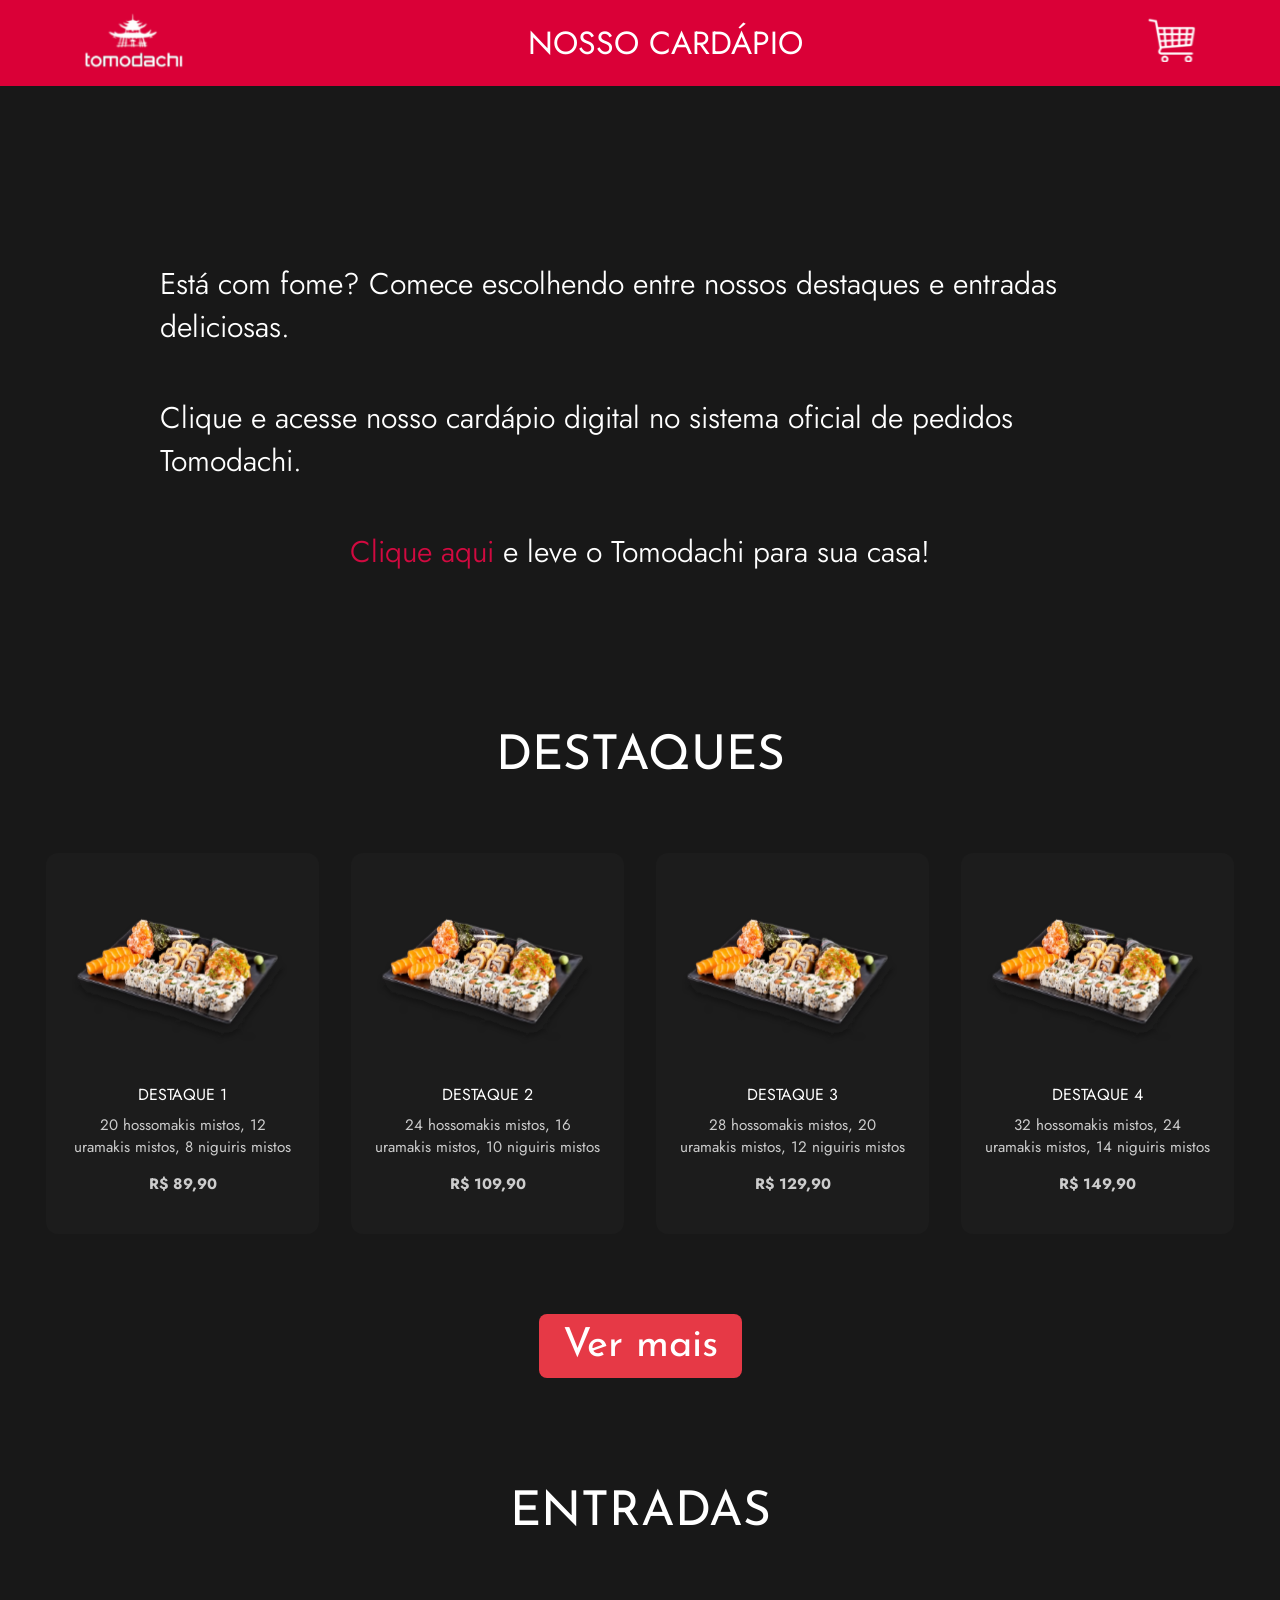
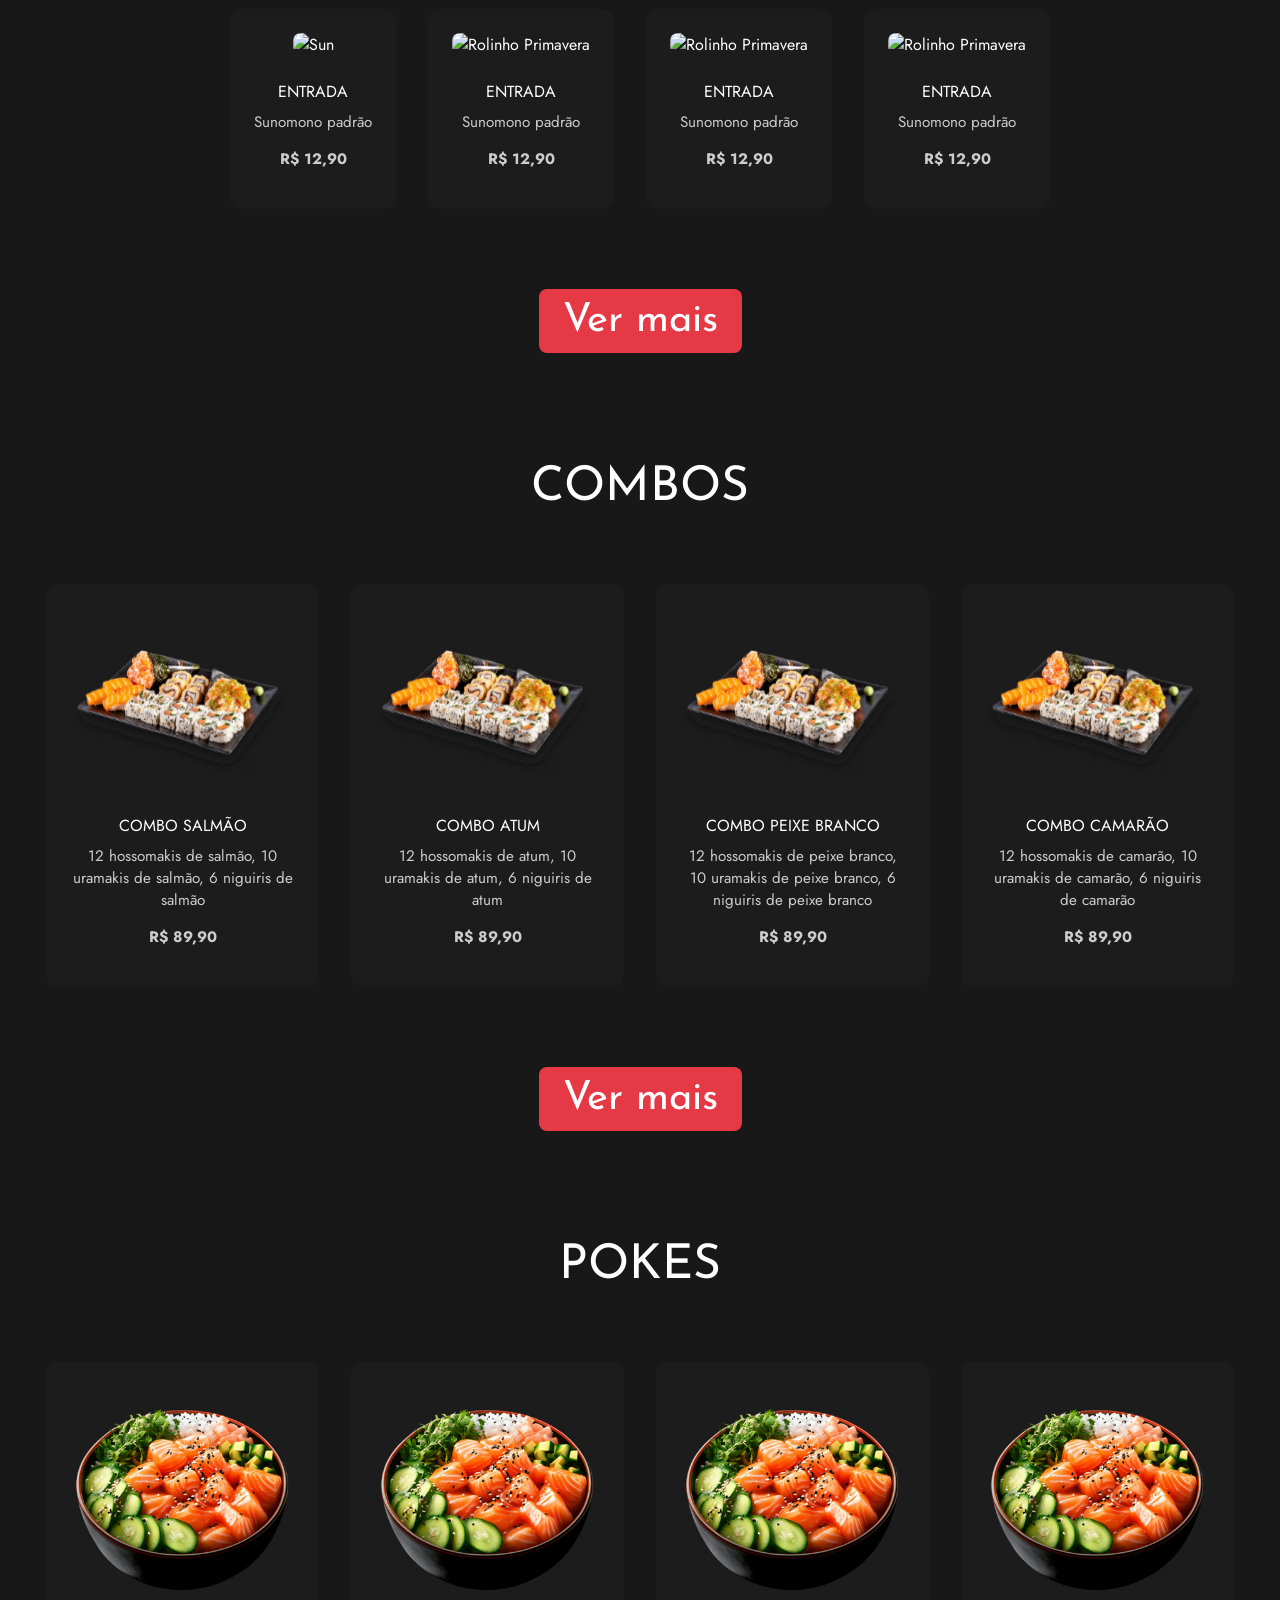
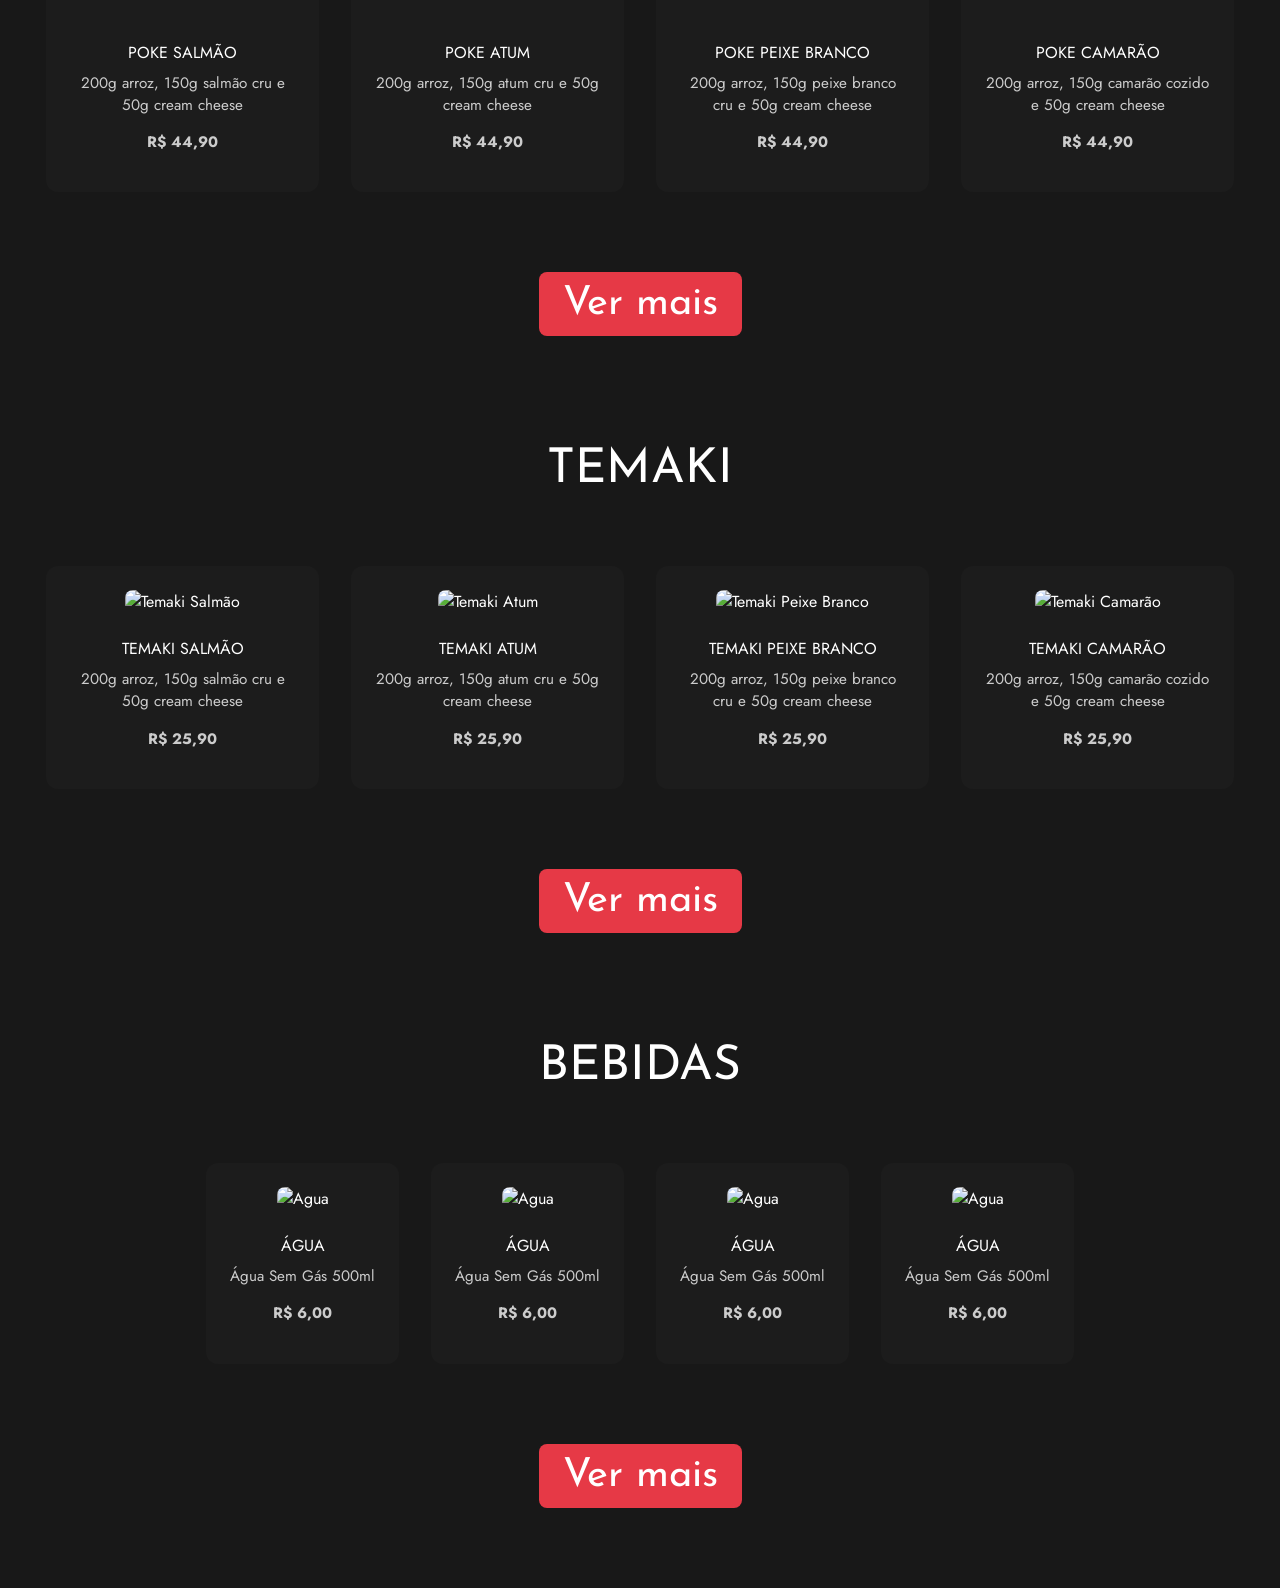
==== commit b28075ee: "Add files via upload" ====
--- a/pedidos.html
+++ b/pedidos.html
@@ -43,8 +43,8 @@
             <div class="cardapio__item">
                 <img src="assets/imagem__destaque1.svg" alt="Destaque" />
                 <h3 class="titulo__opcao__cardapio">DESTAQUE 1</h3>
-                <p>24 hossomakis mistos, 16 uramakis mistos, 10 niguiris mistos</p>
-                <p class="cardapio__preco"><strong>R$ 109,90</strong></p>
+                <p>20 hossomakis mistos, 12 uramakis mistos, 8 niguiris mistos</p>
+                <p class="cardapio__preco"><strong>R$ 89,90</strong></p>
             </div>
 
             <div class="cardapio__item">
@@ -57,15 +57,15 @@
             <div class="cardapio__item">
                 <img src="assets/imagem__destaque1.svg" alt="Rolinho Primavera" />
                 <h3>DESTAQUE 3</h3>
-                <p>24 hossomakis mistos, 16 uramakis mistos, 10 niguiris mistos</p>
-                <p class="cardapio__preco"><strong>R$ 109,90</strong></p>
+                <p>28 hossomakis mistos, 20 uramakis mistos, 12 niguiris mistos</p>
+                <p class="cardapio__preco"><strong>R$ 129,90</strong></p>
             </div>
 
             <div class="cardapio__item">
                 <img src="assets/imagem__destaque1.svg" alt="Rolinho Primavera" />
                 <h3>DESTAQUE 4</h3>
-                <p>24 hossomakis mistos, 16 uramakis mistos, 10 niguiris mistos</p>
-                <p class="cardapio__preco"><strong>R$ 109,90</strong></p>
+                <p>32 hossomakis mistos, 24 uramakis mistos, 14 niguiris mistos</p>
+                <p class="cardapio__preco"><strong>R$ 149,90</strong></p>
             </div>
 
             <!-- Itens que ficarão escondidos -->
@@ -73,22 +73,22 @@
                 <div class="cardapio__item">
                     <img src="assets/imagem__destaque1.svg" alt="Temaki de Salmão" />
                     <h3>DESTAQUE 5</h3>
-                    <p>24 hossomakis mistos, 16 uramakis mistos, 10 niguiris mistos</p>
-                    <p class="cardapio__preco"><strong>R$ 109,90</strong></p>
+                    <p>36 hossomakis mistos, 28 uramakis mistos, 16 niguiris mistos</p>
+                    <p class="cardapio__preco"><strong>R$ 169,90</strong></p>
                 </div>
 
                 <div class="cardapio__item">
                     <img src="assets/imagem__destaque1.svg" alt="Rolinho Primavera" />
                     <h3>DESTAQUE 6</h3>
-                    <p>24 hossomakis mistos, 16 uramakis mistos, 10 niguiris mistos</p>
-                    <p class="cardapio__preco"><strong>R$ 109,90</strong></p>
+                    <p>40 hossomakis mistos, 32 uramakis mistos, 18 niguiris mistos</p>
+                    <p class="cardapio__preco"><strong>R$ 189,90</strong></p>
                 </div>
 
                 <div class="cardapio__item">
                     <img src="assets/imagem__destaque1.svg" alt="Rolinho Primavera" />
                     <h3>DESTAQUE 7</h3>
-                    <p>24 hossomakis mistos, 16 uramakis mistos, 10 niguiris mistos</p>
-                    <p class="cardapio__preco"><strong>R$ 109,90</strong></p>
+                    <p>44 hossomakis mistos, 36 uramakis mistos, 20 niguiris mistos</p>
+                    <p class="cardapio__preco"><strong>R$ 209,90</strong></p>
                 </div>
             </div>
         </div>
@@ -103,7 +103,7 @@
         <div class="cardapio__lista">
 
             <div class="cardapio__item">
-                <img src="assets/sunomono.png" alt="Rolinho Primavera" />
+                <img src="assets/sunomono.png" alt="Sun" />
                 <h3 class="titulo__opcao__cardapio">ENTRADA</h3>
                 <p>Sunomono padrão</p>
                 <p class="cardapio__preco"><strong>R$ 12,90</strong></p>
@@ -165,54 +165,54 @@
         <div class="cardapio__lista">
 
             <div class="cardapio__item">
-                <img src="assets/imagem__destaque1.svg" alt="Combo" />
-                <h3 class="titulo__opcao__cardapio">COMBO 1 - ESPECIAL</h3>
-                <p>8 hossomakis mistos, 5 uramakis mistos, 2 niguiris mistos.</p>
-                <p class="cardapio__preco"><strong>R$ 69,90</strong></p>
-            </div>
-
-            <div class="cardapio__item">
-                <img src="assets/imagem__destaque1.svg" alt="Combo" />
-                <h3>COMBO 2 - SALMÃO</h3>
-                <p>8 hossomakis mistos, 5 uramakis mistos, 2 niguiris mistos.</p>
-                <p class="cardapio__preco"><strong>R$ 69,90</strong></p>
-            </div>
-
-            <div class="cardapio__item">
-                <img src="assets/imagem__destaque1.svg" alt="Combo" />
-                <h3>COMBO 3 - ATUM</h3>
-                <p>8 hossomakis mistos, 5 uramakis mistos, 2 niguiris mistos.</p>
-                <p class="cardapio__preco"><strong>R$ 69,90</strong></p>
-            </div>
-
-            <div class="cardapio__item">
-                <img src="assets/imagem__destaque1.svg" alt="Combo" />
-                <h3>COMBO 4 - CAMARÃO</h3>
-                <p>8 hossomakis mistos, 5 uramakis mistos, 2 niguiris mistos.</p>
-                <p class="cardapio__preco"><strong>R$ 69,90</strong></p>
-            </div>
-
-            <!-- Itens que ficarão escondidos -->
-            <div class="ver-mais" style="display: none;">
-                <div class="cardapio__item">
-                    <img src="assets/imagem__destaque1.svg" alt="Combo" />
-                    <h3>COMBO 5 - MISTO</h3>
-                    <p>8 hossomakis mistos, 5 uramakis mistos, 2 niguiris mistos.</p>
-                    <p class="cardapio__preco"><strong>R$ 69,90</strong></p>
-                </div>
-
-                <div class="cardapio__item">
-                    <img src="assets/imagem__destaque1.svg" alt="Combo" />
-                    <h3>COMBO 6 - MISTO</h3>
-                    <p>8 hossomakis mistos, 5 uramakis mistos, 2 niguiris mistos.</p>
-                    <p class="cardapio__preco"><strong>R$ 69,90</strong></p>
-                </div>
-
-                <div class="cardapio__item">
-                    <img src="assets/imagem__destaque1.svg" alt="Combo" />
-                    <h3>COMBO 7 - MISTO</h3>
-                    <p>8 hossomakis mistos, 5 uramakis mistos, 2 niguiris mistos.</p>
-                    <p class="cardapio__preco"><strong>R$ 69,90</strong></p>
+                <img src="assets/imagem__destaque1.svg" alt="Combo Salmão" />
+                <h3 class="titulo__opcao__cardapio">COMBO SALMÃO</h3>
+                <p>12 hossomakis de salmão, 10 uramakis de salmão, 6 niguiris de salmão</p>
+                <p class="cardapio__preco"><strong>R$ 89,90</strong></p>
+            </div>
+
+            <div class="cardapio__item">
+                <img src="assets/imagem__destaque1.svg" alt="Combo Atum" />
+                <h3>COMBO ATUM</h3>
+                <p>12 hossomakis de atum, 10 uramakis de atum, 6 niguiris de atum</p>
+                <p class="cardapio__preco"><strong>R$ 89,90</strong></p>
+            </div>
+
+            <div class="cardapio__item">
+                <img src="assets/imagem__destaque1.svg" alt="Combo Peixe Branco" />
+                <h3>COMBO PEIXE BRANCO</h3>
+                <p>12 hossomakis de peixe branco, 10 uramakis de peixe branco, 6 niguiris de peixe branco</p>
+                <p class="cardapio__preco"><strong>R$ 89,90</strong></p>
+            </div>
+
+            <div class="cardapio__item">
+                <img src="assets/imagem__destaque1.svg" alt="Combo Camarão" />
+                <h3>COMBO CAMARÃO</h3>
+                <p>12 hossomakis de camarão, 10 uramakis de camarão, 6 niguiris de camarão</p>
+                <p class="cardapio__preco"><strong>R$ 89,90</strong></p>
+            </div>
+
+            <!-- Itens que ficarão escondidos -->
+            <div class="ver-mais" style="display: none;">
+                <div class="cardapio__item">
+                    <img src="assets/imagem__destaque1.svg" alt="Combo Polvo" />
+                    <h3>COMBO POLVO</h3>
+                    <p>12 hossomakis de polvo, 10 uramakis de polvo, 6 niguiris de polvo</p>
+                    <p class="cardapio__preco"><strong>R$ 89,90</strong></p>
+                </div>
+
+                <div class="cardapio__item">
+                    <img src="assets/imagem__destaque1.svg" alt="Combo Misto" />
+                    <h3>COMBO MISTO</h3>
+                    <p>6 hossomakis de salmão, 6 hossomakis de atum, 5 uramakis de peixe branco, 5 uramakis de camarão, 3 niguiris de salmão, 3 niguiris de atum</p>
+                    <p class="cardapio__preco"><strong>R$ 99,90</strong></p>
+                </div>
+
+                <div class="cardapio__item">
+                    <img src="assets/imagem__destaque1.svg" alt="Combo Veggie" />
+                    <h3>COMBO VEGGIE</h3>
+                    <p>12 hossomakis de pepino, 10 uramakis de manga, 6 niguiris de tofu</p>
+                    <p class="cardapio__preco"><strong>R$ 79,90</strong></p>
                 </div>
             </div>
         </div>
@@ -224,53 +224,53 @@
         <div class="cardapio__lista">
 
             <div class="cardapio__item">
-                <img src="assets/poke.png" alt="Poke" />
-                <h3 class="titulo__opcao__cardapio">POKE</h3>
-                <p>200g arroz, 150g salmão crú e 50g cream cheese</p>
+                <img src="assets/poke.png" alt="Poke Salmão" />
+                <h3 class="titulo__opcao__cardapio">POKE SALMÃO</h3>
+                <p>200g arroz, 150g salmão cru e 50g cream cheese</p>
                 <p class="cardapio__preco"><strong>R$ 44,90</strong></p>
             </div>
 
             <div class="cardapio__item">
-                <img src="assets/poke.png" alt="Poke" />
-                <h3>POKE</h3>
-                <p>200g arroz, 150g salmão crú e 50g cream cheese</p>
+                <img src="assets/poke.png" alt="Poke Atum" />
+                <h3>POKE ATUM</h3>
+                <p>200g arroz, 150g atum cru e 50g cream cheese</p>
                 <p class="cardapio__preco"><strong>R$ 44,90</strong></p>
             </div>
 
             <div class="cardapio__item">
-                <img src="assets/poke.png" alt="Poke" />
-                <h3>POKE</h3>
-                <p>200g arroz, 150g salmão crú e 50g cream cheese</p>
+                <img src="assets/poke.png" alt="Poke Peixe Branco" />
+                <h3>POKE PEIXE BRANCO</h3>
+                <p>200g arroz, 150g peixe branco cru e 50g cream cheese</p>
                 <p class="cardapio__preco"><strong>R$ 44,90</strong></p>
             </div>
 
             <div class="cardapio__item">
-                <img src="assets/poke.png" alt="Rolinho Primavera" />
-                <h3>POKE</h3>
-                <p>200g arroz, 150g salmão crú e 50g cream cheese</p>
+                <img src="assets/poke.png" alt="Poke Camarão" />
+                <h3>POKE CAMARÃO</h3>
+                <p>200g arroz, 150g camarão cozido e 50g cream cheese</p>
                 <p class="cardapio__preco"><strong>R$ 44,90</strong></p>
             </div>
 
             <!-- Itens que ficarão escondidos -->
             <div class="ver-mais" style="display: none;">
                 <div class="cardapio__item">
-                    <img src="assets/poke.png" alt="Poke" />
-                    <h3>POKE</h3>
-                    <p>200g arroz, 150g salmão crú e 50g cream cheese</p>
+                    <img src="assets/poke.png" alt="Poke Polvo" />
+                    <h3>POKE POLVO</h3>
+                    <p>200g arroz, 150g polvo cozido e 50g cream cheese</p>
                     <p class="cardapio__preco"><strong>R$ 44,90</strong></p>
                 </div>
 
                 <div class="cardapio__item">
-                    <img src="assets/poke.png" alt="Poke" />
-                    <h3>POKE</h3>
-                    <p>200g arroz, 150g salmão crú e 50g cream cheese</p>
+                    <img src="assets/poke.png" alt="Poke Misto" />
+                    <h3>POKE MISTO</h3>
+                    <p>200g arroz, 75g salmão cru, 75g atum cru e 50g cream cheese</p>
                     <p class="cardapio__preco"><strong>R$ 44,90</strong></p>
                 </div>
 
                 <div class="cardapio__item">
-                    <img src="assets/poke.png" alt="Poke" />
-                    <h3>POKE</h3>
-                    <p>200g arroz, 150g salmão crú e 50g cream cheese</p>
+                    <img src="assets/poke.png" alt="Poke Veggie" />
+                    <h3>POKE VEGGIE</h3>
+                    <p>200g arroz, 150g tofu grelhado e 50g cream cheese</p>
                     <p class="cardapio__preco"><strong>R$ 44,90</strong></p>
                 </div>
             </div>
@@ -283,52 +283,52 @@
         <div class="cardapio__lista">
 
             <div class="cardapio__item">
-                <img src="assets/Temaki.png" alt="Temaki" />
-                <h3 class="titulo__opcao__cardapio">Temaki</h3>
-                <p>200g arroz, 150g salmão crú e 50g cream cheese</p>
+                <img src="assets/Temaki.png" alt="Temaki Salmão" />
+                <h3 class="titulo__opcao__cardapio">TEMAKI SALMÃO</h3>
+                <p>200g arroz, 150g salmão cru e 50g cream cheese</p>
                 <p class="cardapio__preco"><strong>R$ 25,90</strong></p>
             </div>
 
             <div class="cardapio__item">
-                <img src="assets/Temaki.png" alt="Temaki" />
-                <h3>TEMAKI</h3>
-                <p>200g arroz, 150g salmão crú e 50g cream cheese</p>
+                <img src="assets/Temaki.png" alt="Temaki Atum" />
+                <h3>TEMAKI ATUM</h3>
+                <p>200g arroz, 150g atum cru e 50g cream cheese</p>
                 <p class="cardapio__preco"><strong>R$ 25,90</strong></p>
             </div>
 
             <div class="cardapio__item">
-                <img src="assets/Temaki.png" alt="Temaki" />
-                <h3>TEMAKI</h3>
-                <p>200g arroz, 150g salmão crú e 50g cream cheese</p>
+                <img src="assets/Temaki.png" alt="Temaki Peixe Branco" />
+                <h3>TEMAKI PEIXE BRANCO</h3>
+                <p>200g arroz, 150g peixe branco cru e 50g cream cheese</p>
                 <p class="cardapio__preco"><strong>R$ 25,90</strong></p>
             </div>
 
             <div class="cardapio__item">
-                <img src="assets/Temaki.png" alt="Temaki" />
-                <h3>TEMAKI</h3>
-                <p>200g arroz, 150g salmão crú e 50g cream cheese</p>
+                <img src="assets/Temaki.png" alt="Temaki Camarão" />
+                <h3>TEMAKI CAMARÃO</h3>
+                <p>200g arroz, 150g camarão cozido e 50g cream cheese</p>
                 <p class="cardapio__preco"><strong>R$ 25,90</strong></p>
             </div>
             <!-- Itens que ficarão escondidos -->
             <div class="ver-mais" style="display: none;">
                 <div class="cardapio__item">
-                    <img src="assets/Temaki.png" alt="Temaki" />
-                    <h3>TEMAKI</h3>
-                    <p>200g arroz, 150g salmão crú e 50g cream cheese</p>
+                    <img src="assets/Temaki.png" alt="Temaki Polvo" />
+                    <h3>TEMAKI POLVO</h3>
+                    <p>200g arroz, 150g polvo cozido e 50g cream cheese</p>
                     <p class="cardapio__preco"><strong>R$ 25,90</strong></p>
                 </div>
 
                 <div class="cardapio__item">
-                    <img src="assets/Temaki.png" alt="Temaki" />
-                    <h3>TEMAKI</h3>
-                    <p>200g arroz, 150g salmão crú e 50g cream cheese</p>
+                    <img src="assets/Temaki.png" alt="Temaki Misto" />
+                    <h3>TEMAKI MISTO</h3>
+                    <p>200g arroz, 75g salmão cru, 75g atum cru e 50g cream cheese</p>
                     <p class="cardapio__preco"><strong>R$ 25,90</strong></p>
                 </div>
 
                 <div class="cardapio__item">
-                    <img src="assets/Temaki.png" alt="Temaki" />
-                    <h3>TEMAKI</h3>
-                    <p>200g arroz, 150g salmão crú e 50g cream cheese</p>
+                    <img src="assets/Temaki.png" alt="Temaki Veggie" />
+                    <h3>TEMAKI VEGGIE</h3>
+                    <p>200g arroz, 150g tofu grelhado e 50g cream cheese</p>
                     <p class="cardapio__preco"><strong>R$ 25,90</strong></p>
                 </div>
             </div>
@@ -465,4 +465,4 @@
 
 </body>
 
-</html>+</html>
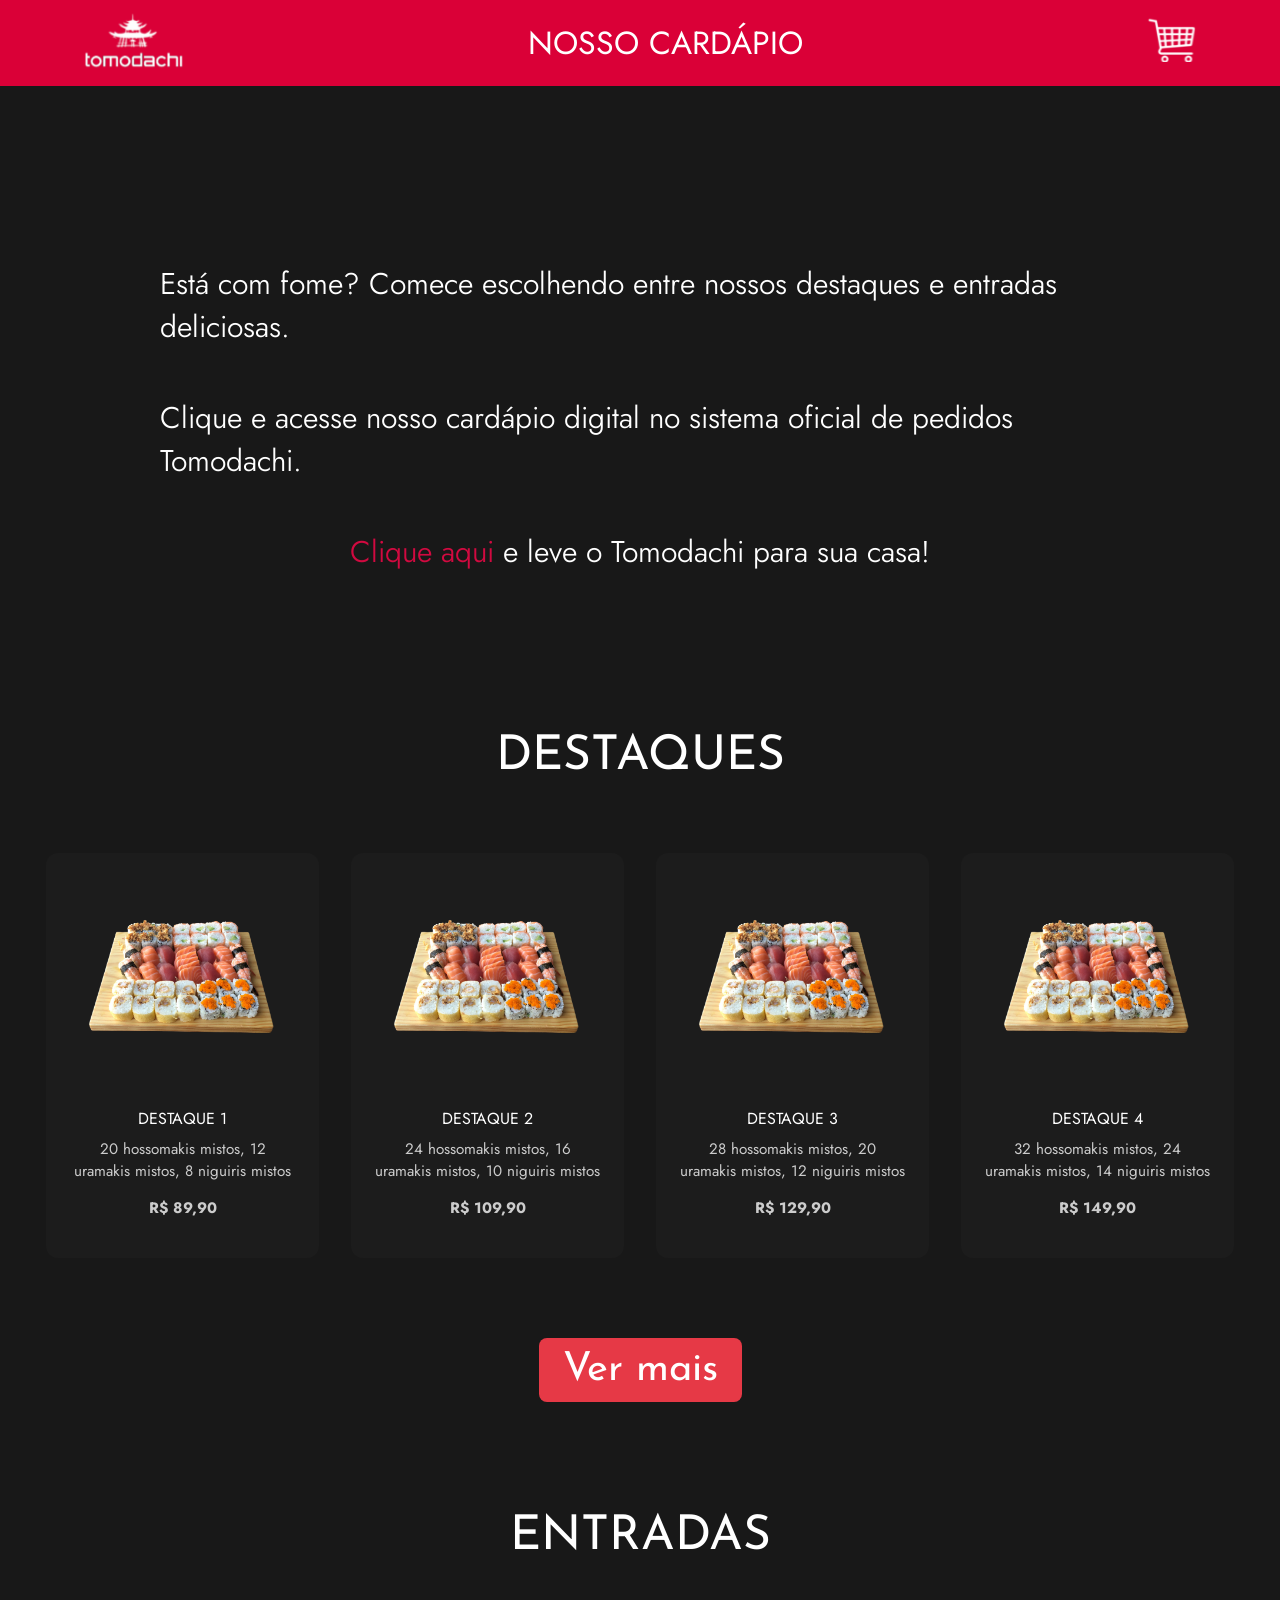
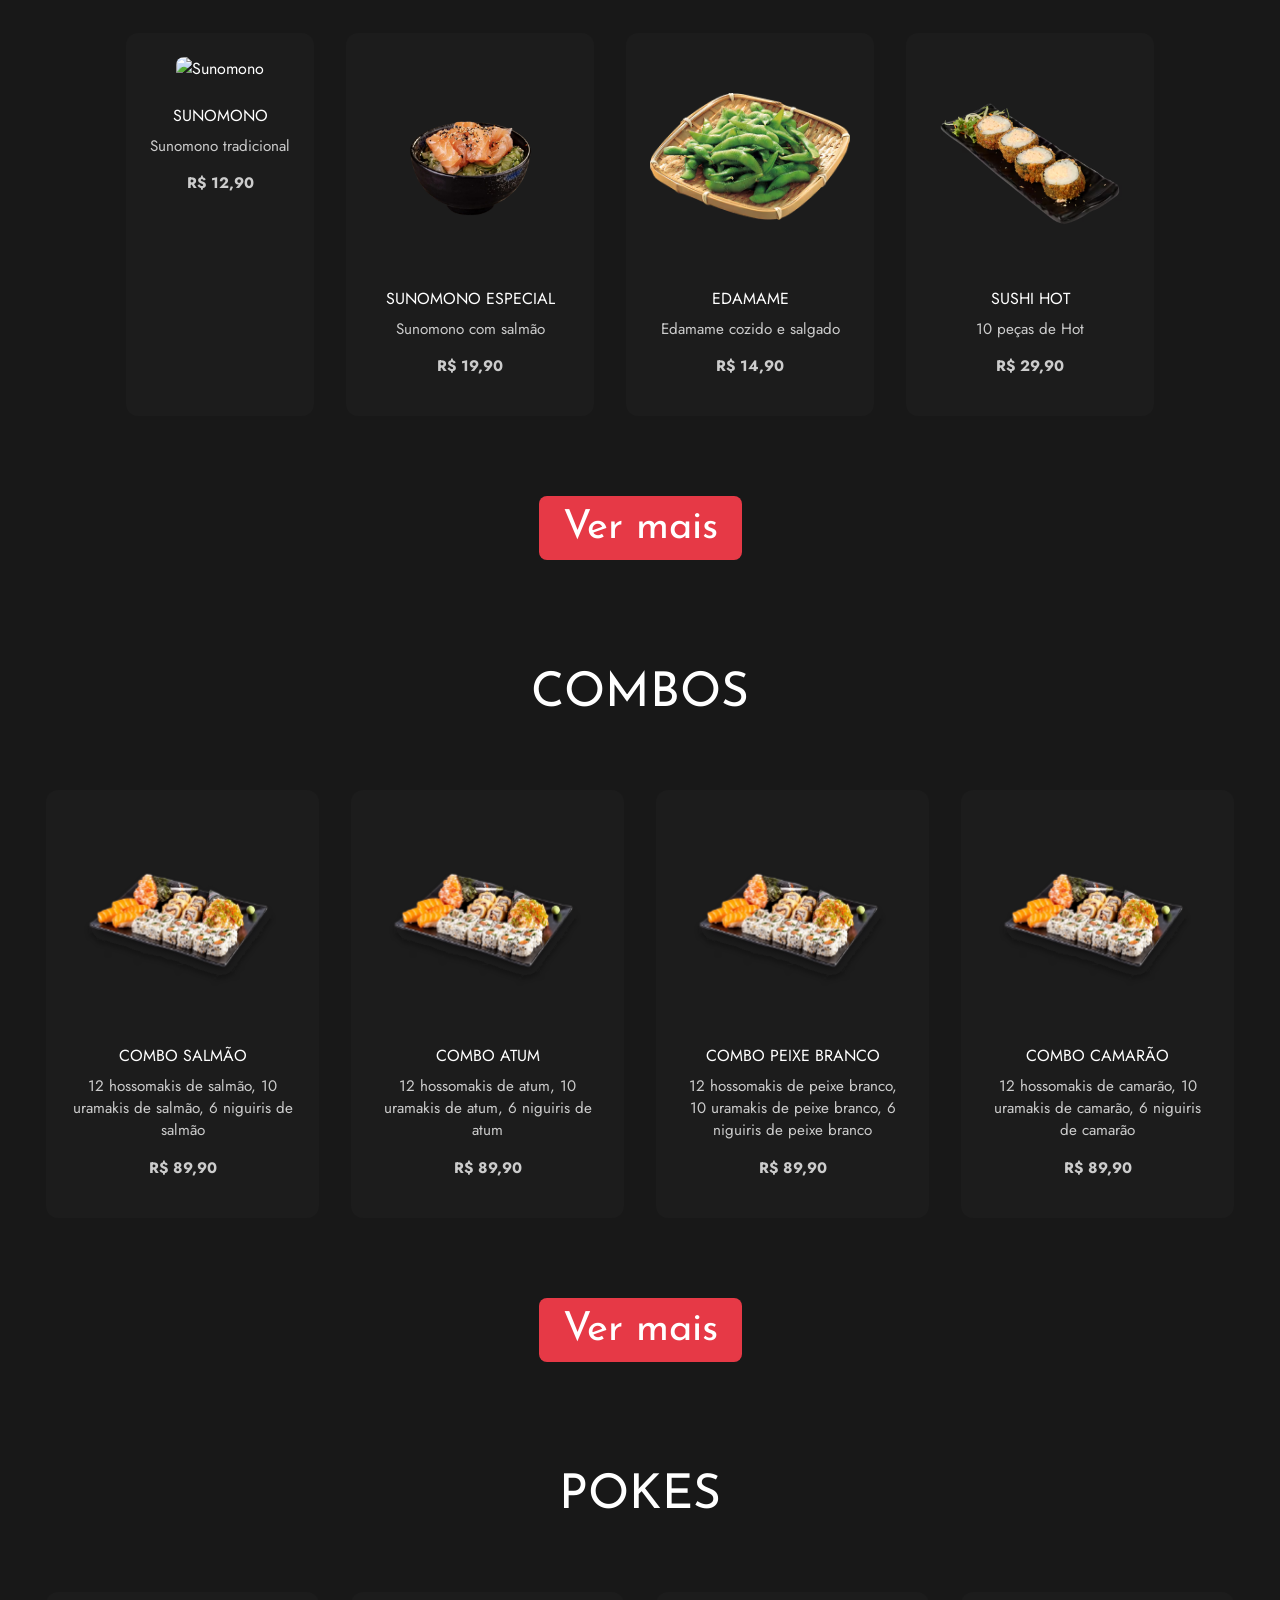
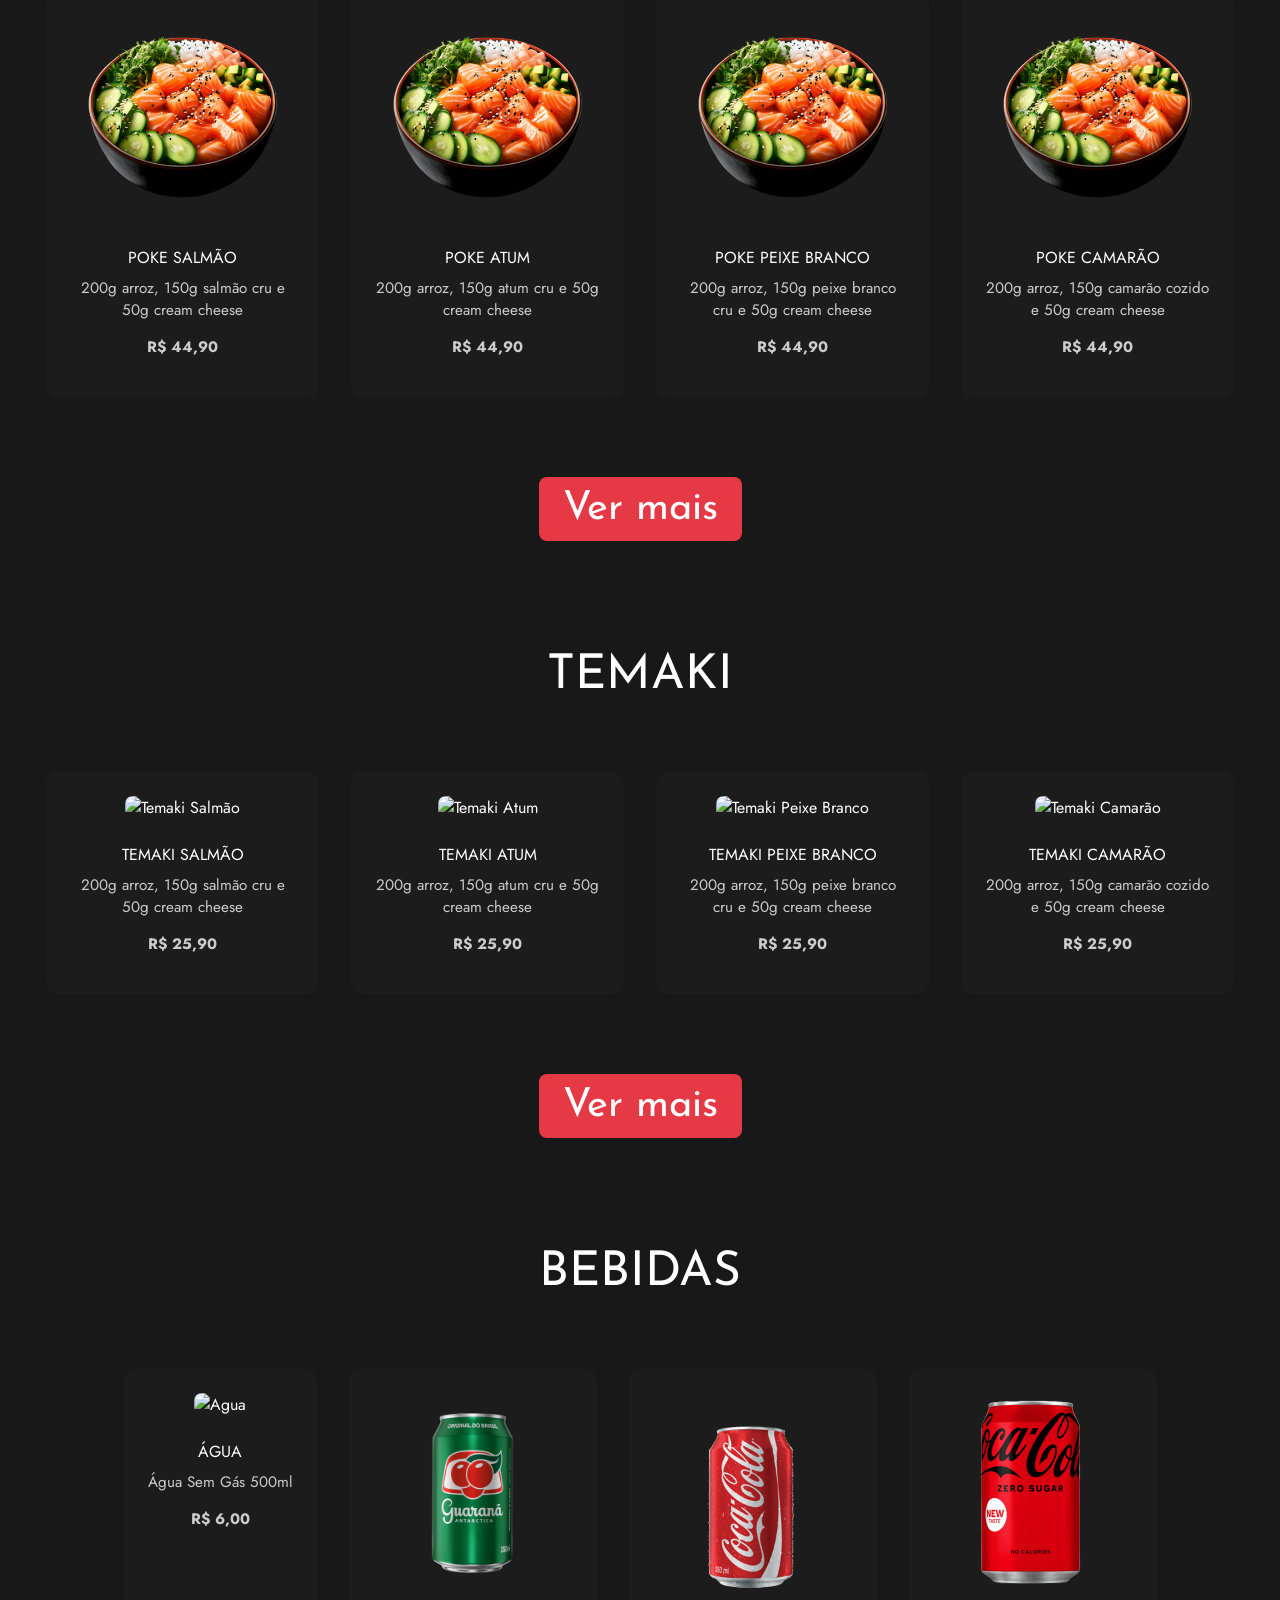
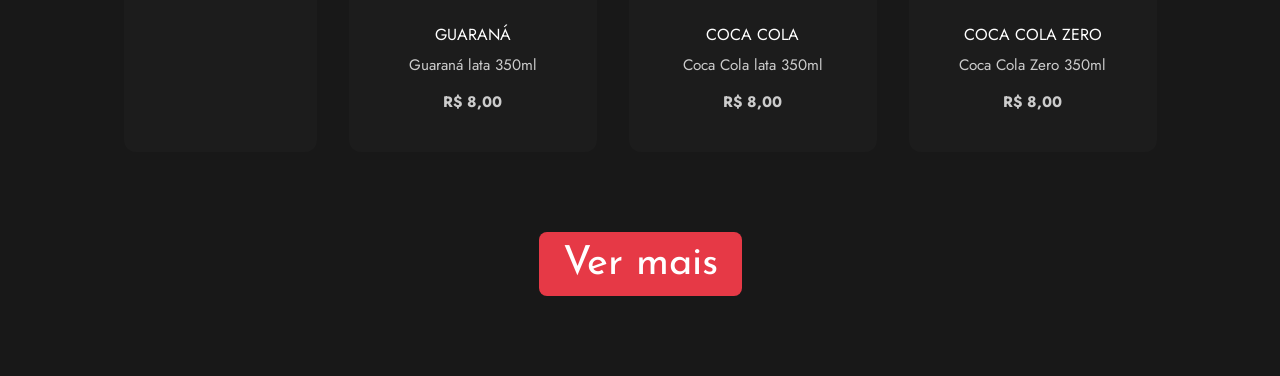
==== commit 30bdeef5: "Add files via upload" ====
--- a/pedidos.html
+++ b/pedidos.html
@@ -41,28 +41,28 @@
         <div class="cardapio__lista">
 
             <div class="cardapio__item">
-                <img src="assets/imagem__destaque1.svg" alt="Destaque" />
+                <img src="assets/destaques.png" alt="Destaque 1" />
                 <h3 class="titulo__opcao__cardapio">DESTAQUE 1</h3>
                 <p>20 hossomakis mistos, 12 uramakis mistos, 8 niguiris mistos</p>
                 <p class="cardapio__preco"><strong>R$ 89,90</strong></p>
             </div>
 
             <div class="cardapio__item">
-                <img src="assets/imagem__destaque1.svg" alt="Temaki de Salmão" />
+                <img src="assets/destaques.png" alt="Destaque 2" />
                 <h3>DESTAQUE 2</h3>
                 <p>24 hossomakis mistos, 16 uramakis mistos, 10 niguiris mistos</p>
                 <p class="cardapio__preco"><strong>R$ 109,90</strong></p>
             </div>
 
             <div class="cardapio__item">
-                <img src="assets/imagem__destaque1.svg" alt="Rolinho Primavera" />
+                <img src="assets/destaques.png" alt="Destaque 3" />
                 <h3>DESTAQUE 3</h3>
                 <p>28 hossomakis mistos, 20 uramakis mistos, 12 niguiris mistos</p>
                 <p class="cardapio__preco"><strong>R$ 129,90</strong></p>
             </div>
 
             <div class="cardapio__item">
-                <img src="assets/imagem__destaque1.svg" alt="Rolinho Primavera" />
+                <img src="assets/destaques.png" alt="Destaque 4" />
                 <h3>DESTAQUE 4</h3>
                 <p>32 hossomakis mistos, 24 uramakis mistos, 14 niguiris mistos</p>
                 <p class="cardapio__preco"><strong>R$ 149,90</strong></p>
@@ -71,21 +71,21 @@
             <!-- Itens que ficarão escondidos -->
             <div class="ver-mais" style="display: none;">
                 <div class="cardapio__item">
-                    <img src="assets/imagem__destaque1.svg" alt="Temaki de Salmão" />
+                    <img src="assets/destaques.png" alt="Destaque 5" />
                     <h3>DESTAQUE 5</h3>
                     <p>36 hossomakis mistos, 28 uramakis mistos, 16 niguiris mistos</p>
                     <p class="cardapio__preco"><strong>R$ 169,90</strong></p>
                 </div>
 
                 <div class="cardapio__item">
-                    <img src="assets/imagem__destaque1.svg" alt="Rolinho Primavera" />
+                    <img src="assets/destaques.png" alt="Destaque 6" />
                     <h3>DESTAQUE 6</h3>
                     <p>40 hossomakis mistos, 32 uramakis mistos, 18 niguiris mistos</p>
                     <p class="cardapio__preco"><strong>R$ 189,90</strong></p>
                 </div>
 
                 <div class="cardapio__item">
-                    <img src="assets/imagem__destaque1.svg" alt="Rolinho Primavera" />
+                    <img src="assets/destaques.png" alt="Destaque 7" />
                     <h3>DESTAQUE 7</h3>
                     <p>44 hossomakis mistos, 36 uramakis mistos, 20 niguiris mistos</p>
                     <p class="cardapio__preco"><strong>R$ 209,90</strong></p>
@@ -103,55 +103,55 @@
         <div class="cardapio__lista">
 
             <div class="cardapio__item">
-                <img src="assets/sunomono.png" alt="Sun" />
-                <h3 class="titulo__opcao__cardapio">ENTRADA</h3>
-                <p>Sunomono padrão</p>
+                <img src="assets/sunomono.png" alt="Sunomono" />
+                <h3 class="titulo__opcao__cardapio">SUNOMONO</h3>
+                <p>Sunomono tradicional</p>
                 <p class="cardapio__preco"><strong>R$ 12,90</strong></p>
             </div>
 
             <div class="cardapio__item">
-                <img src="assets/sunomono.png" alt="Rolinho Primavera" />
-                <h3>ENTRADA</h3>
-                <p>Sunomono padrão</p>
-                <p class="cardapio__preco"><strong>R$ 12,90</strong></p>
-            </div>
-
-            <div class="cardapio__item">
-                <img src="assets/sunomono.png" alt="Rolinho Primavera" />
-                <h3>ENTRADA</h3>
-                <p>Sunomono padrão</p>
-                <p class="cardapio__preco"><strong>R$ 12,90</strong></p>
-            </div>
-
-            <div class="cardapio__item">
-                <img src="assets/sunomono.png" alt="Rolinho Primavera" />
-                <h3>ENTRADA</h3>
-                <p>Sunomono padrão</p>
-                <p class="cardapio__preco"><strong>R$ 12,90</strong></p>
-            </div>
-
-
-            <!-- Itens que ficarão escondidos -->
-            <div class="ver-mais" style="display: none;">
-                <div class="cardapio__item">
-                    <img src="assets/sunomono.png" alt="Sunomono" />
-                    <h3>ENTRADA</h3>
-                    <p>Sunomono padrão</p>
-                    <p class="cardapio__preco"><strong>R$ 12,90</strong></p>
-                </div>
-
-                <div class="cardapio__item">
-                    <img src="assets/sunomono.png" alt="Sunomono" />
-                    <h3>ENTRADA</h3>
-                    <p>Sunomono padrão</p>
-                    <p class="cardapio__preco"><strong>R$ 12,90</strong></p>
-                </div>
-
-                <div class="cardapio__item">
-                    <img src="assets/sunomono.png" alt="Sunomono" />
-                    <h3>ENTRADA</h3>
-                    <p>Sunomono padrão</p>
-                    <p class="cardapio__preco"><strong>R$ 12,90</strong></p>
+                <img src="assets/sunomonoespecial.png" alt="Sunomono especial" />
+                <h3>SUNOMONO ESPECIAL</h3>
+                <p>Sunomono com salmão</p>
+                <p class="cardapio__preco"><strong>R$ 19,90</strong></p>
+            </div>
+
+            <div class="cardapio__item">
+                <img src="assets/edamame.png" alt="Edamame" />
+                <h3>EDAMAME</h3>
+                <p>Edamame cozido e salgado</p>
+                <p class="cardapio__preco"><strong>R$ 14,90</strong></p>
+            </div>
+
+            <div class="cardapio__item">
+                <img src="assets/hot.png" alt="Hot" />
+                <h3>SUSHI HOT</h3>
+                <p>10 peças de Hot</p>
+                <p class="cardapio__preco"><strong>R$ 29,90</strong></p>
+            </div>
+
+
+            <!-- Itens que ficarão escondidos -->
+            <div class="ver-mais" style="display: none;">
+                <div class="cardapio__item">
+                    <img src="assets/bolinhosushi.png" alt="Bolinhos de Sushi" />
+                    <h3>BOLINHO DE SALMÃO</h3>
+                    <p>Bolinhos de Salmão empanada 12 unidades</p>
+                    <p class="cardapio__preco"><strong>R$ 29,90</strong></p>
+                </div>
+
+                <div class="cardapio__item">
+                    <img src="assets/sashimisalmao.png" alt="Sashimi de Salmão" />
+                    <h3>SASHIMI DE SALMÃO</h3>
+                    <p>6 peças de Sashimi de Salmão</p>
+                    <p class="cardapio__preco"><strong>R$ 29,90</strong></p>
+                </div>
+
+                <div class="cardapio__item">
+                    <img src="assets/sashimiatum.png" alt="Sashimi de Atum" />
+                    <h3>SASHIMI DE ATUM</h3>
+                    <p>6 peças de Sashimi de Atum</p>
+                    <p class="cardapio__preco"><strong>R$ 29,90</strong></p>
                 </div>
             </div>
         </div>
@@ -348,47 +348,47 @@
             </div>
 
             <div class="cardapio__item">
-                <img src="assets/Agua.png" alt="Agua" />
-                <h3>ÁGUA</h3>
-                <p>Água Sem Gás 500ml</p>
-                <p class="cardapio__preco"><strong>R$ 6,00</strong></p>
-            </div>
-
-            <div class="cardapio__item">
-                <img src="assets/Agua.png" alt="Agua" />
-                <h3>ÁGUA</h3>
-                <p>Água Sem Gás 500ml</p>
-                <p class="cardapio__preco"><strong>R$ 6,00</strong></p>
-            </div>
-
-            <div class="cardapio__item">
-                <img src="assets/Agua.png" alt="Agua" />
-                <h3>ÁGUA</h3>
-                <p>Água Sem Gás 500ml</p>
-                <p class="cardapio__preco"><strong>R$ 6,00</strong></p>
-            </div>
-
-            <!-- Itens que ficarão escondidos -->
-            <div class="ver-mais" style="display: none;">
-                <div class="cardapio__item">
-                    <img src="assets/Agua.png" alt="Agua" />
-                    <h3>ÁGUA</h3>
-                    <p>Água Sem Gás 500ml</p>
-                    <p class="cardapio__preco"><strong>R$ 6,00</strong></p>
-                </div>
-
-                <div class="cardapio__item">
-                    <img src="assets/Agua.png" alt="Agua" />
-                    <h3>ÁGUA</h3>
-                    <p>Água Sem Gás 500ml</p>
-                    <p class="cardapio__preco"><strong>R$ 6,00</strong></p>
-                </div>
-
-                <div class="cardapio__item">
-                    <img src="assets/Agua.png" alt="Agua" />
-                    <h3>ÁGUA</h3>
-                    <p>Água Sem Gás 500ml</p>
-                    <p class="cardapio__preco"><strong>R$ 6,00</strong></p>
+                <img src="assets/guarana.png" alt="Guarana" />
+                <h3>Guaraná</h3>
+                <p>Guaraná lata 350ml</p>
+                <p class="cardapio__preco"><strong>R$ 8,00</strong></p>
+            </div>
+
+            <div class="cardapio__item">
+                <img src="assets/coca.png" alt="Coca Cola" />
+                <h3>COCA COLA</h3>
+                <p>Coca Cola lata 350ml</p>
+                <p class="cardapio__preco"><strong>R$ 8,00</strong></p>
+            </div>
+
+            <div class="cardapio__item">
+                <img src="assets/cocazero.png" alt="Coca Cola Zero" />
+                <h3>COCA COLA ZERO</h3>
+                <p>Coca Cola Zero 350ml</p>
+                <p class="cardapio__preco"><strong>R$ 8,00</strong></p>
+            </div>
+
+            <!-- Itens que ficarão escondidos -->
+            <div class="ver-mais" style="display: none;">
+                <div class="cardapio__item">
+                    <img src="assets/sucolaranja.png" alt="Suco de Laranja" />
+                    <h3>SUCO DE LARANJA</h3>
+                    <p>Suco de Laranja Natural</p>
+                    <p class="cardapio__preco"><strong>R$ 10,00</strong></p>
+                </div>
+
+                <div class="cardapio__item">
+                    <img src="assets/sucouva.png" alt="Suco de Uva" />
+                    <h3>SUCO DE UVA</h3>
+                    <p>Suco de Uva Natural</p>
+                    <p class="cardapio__preco"><strong>R$ 10,00</strong></p>
+                </div>
+
+                <div class="cardapio__item">
+                    <img src="assets/sucolimao.png" alt="Suco de Limão" />
+                    <h3>SUCO DE LIMÃO</h3>
+                    <p>Suco de Limão Natural</p>
+                    <p class="cardapio__preco"><strong>R$ 10,00</strong></p>
                 </div>
             </div>
         </div>
--- a/styles/pedidos.css
+++ b/styles/pedidos.css
@@ -60,10 +60,13 @@
 }
 
 .cardapio__item img {
-  width: 100%;
+  width: 200px; /* largura fixa */
+  height: 200px; /* altura fixa */
+  object-fit: contain; /* mantém a proporção e não corta a imagem */
   border-radius: 8px;
   margin-bottom: 1em;
 }
+
 
 .cardapio__item h3 {
   margin: 0.5em 0;
